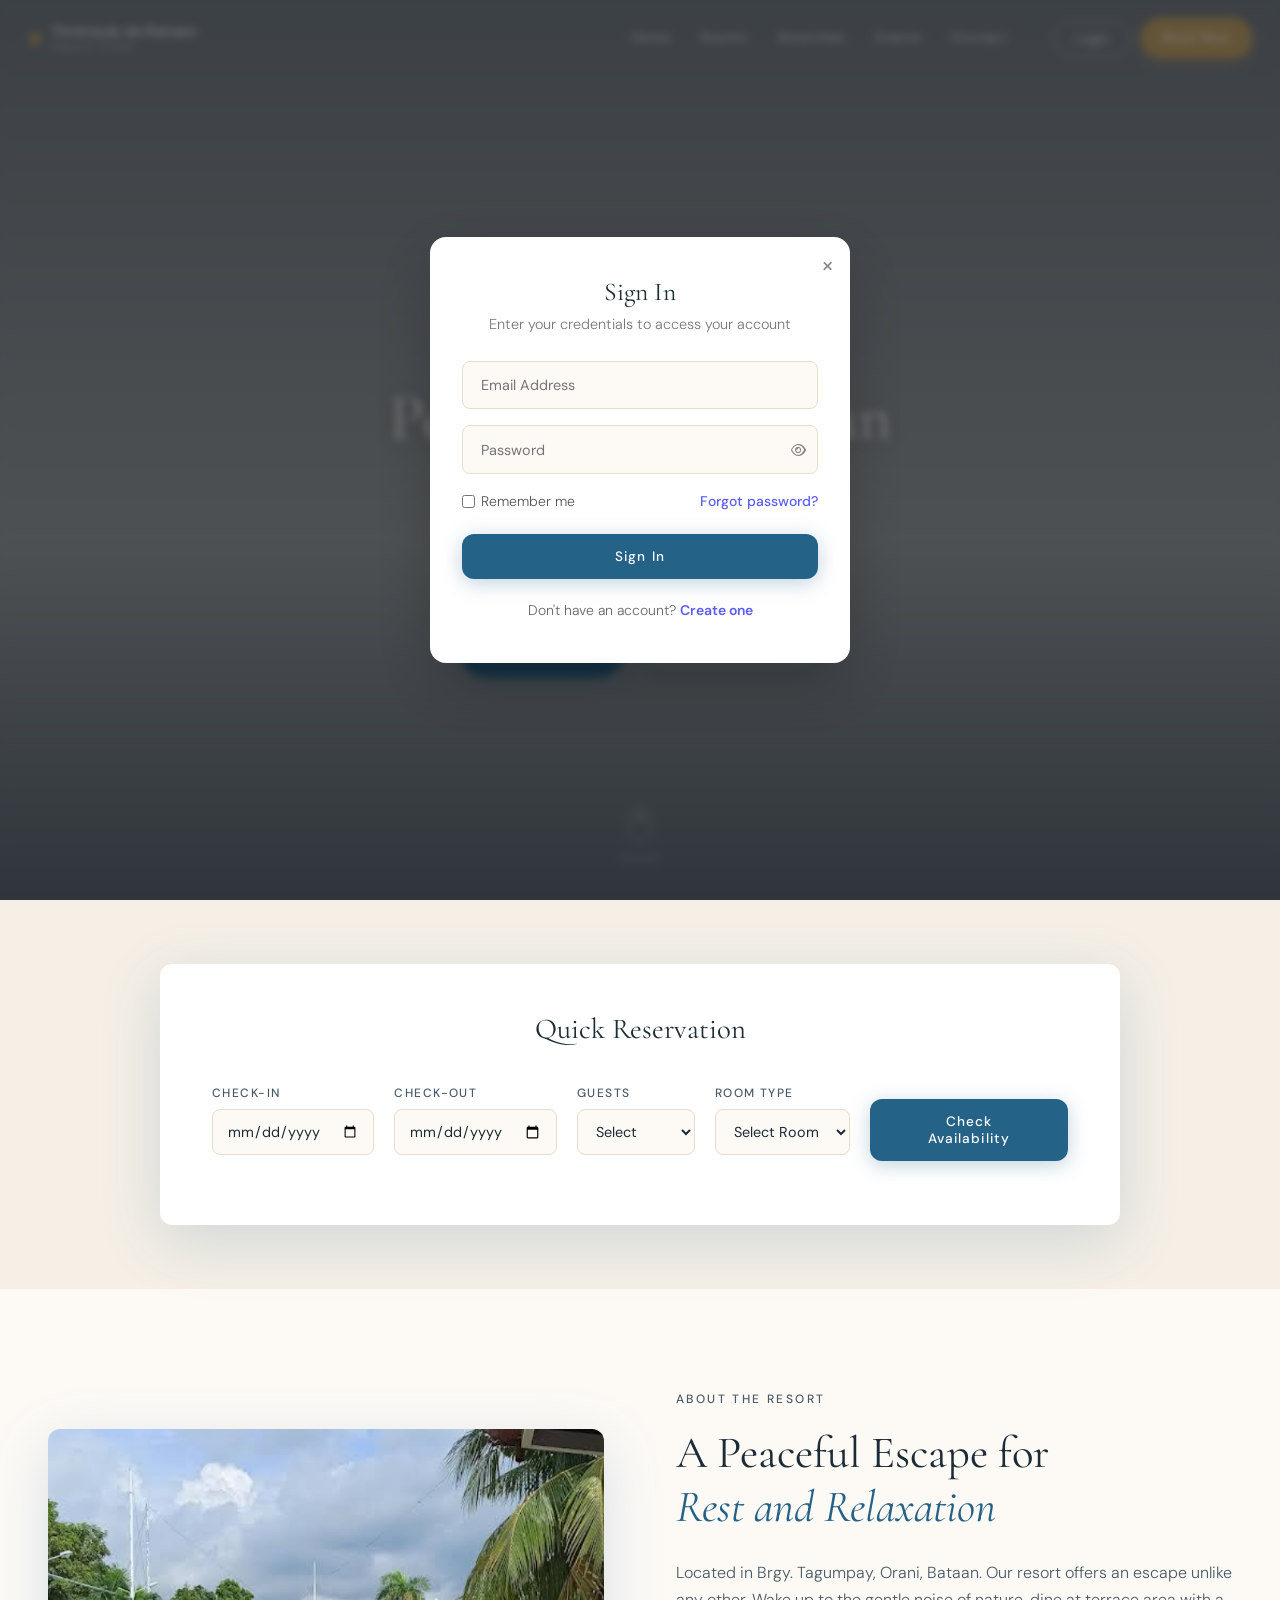
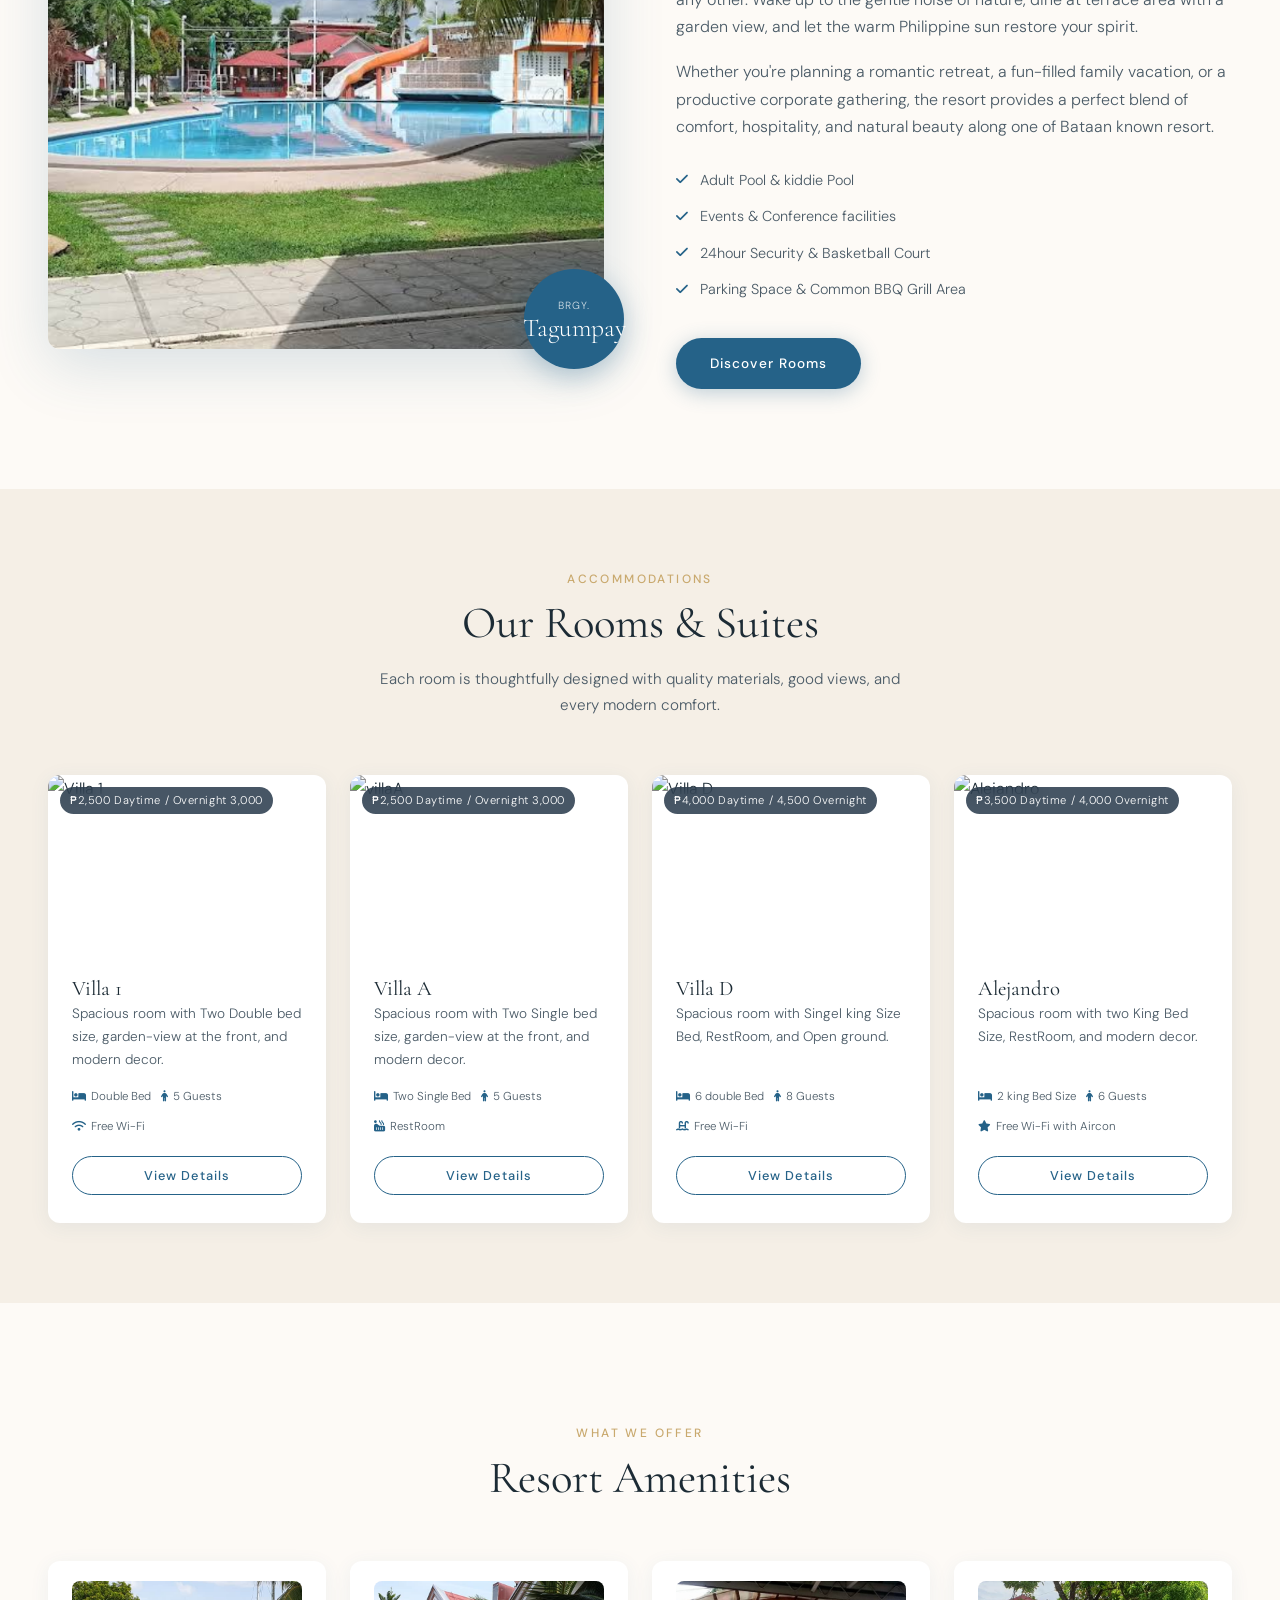
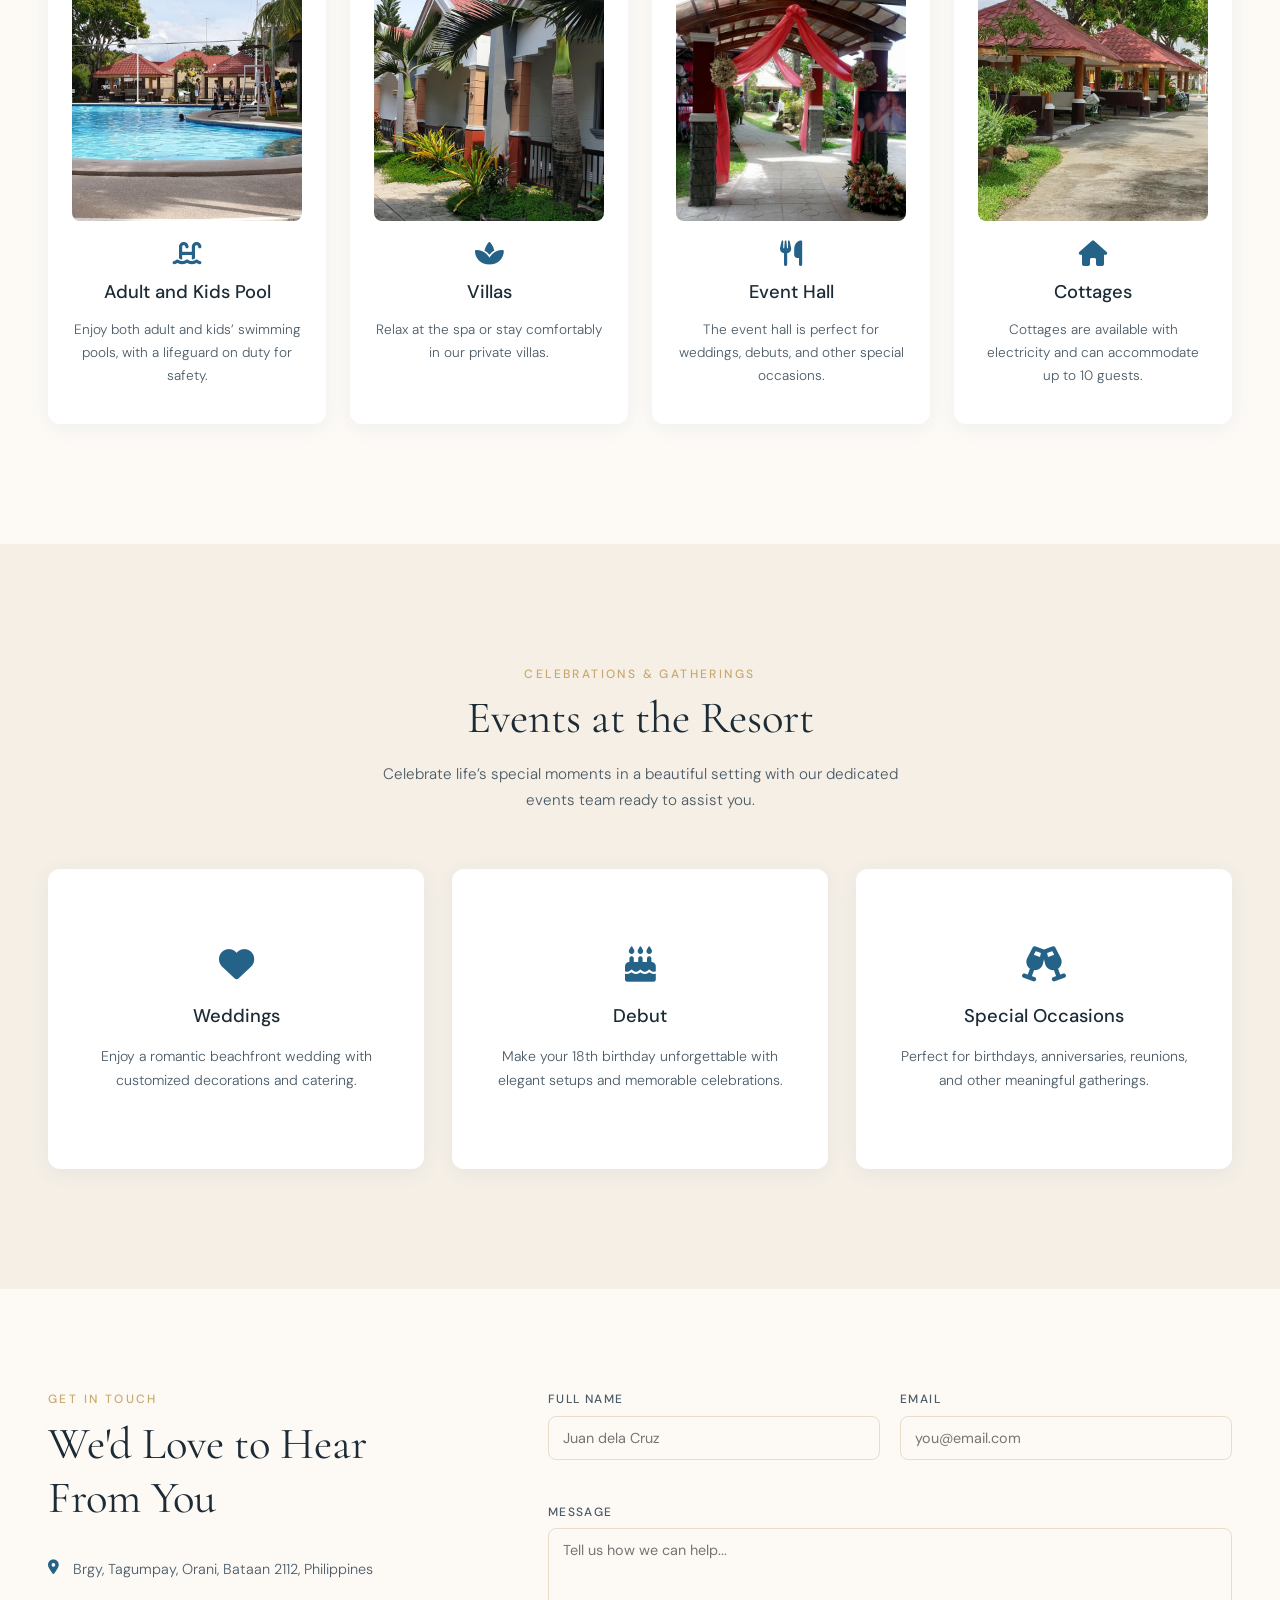
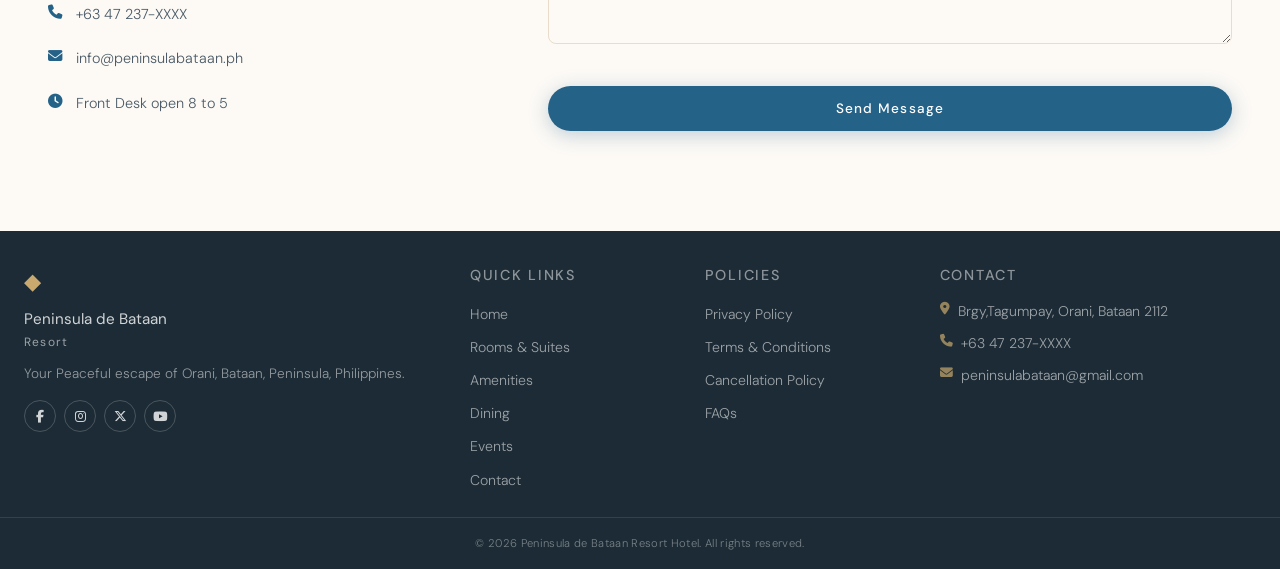
==== pages/index.html @ acbd85f4 "original codebase with bugs and erros" ====
<!DOCTYPE html>
<html lang="en">
<head>
  <meta charset="UTF-8" />
  <meta name="viewport" content="width=device-width, initial-scale=1.0" />
  <title>Peninsula de Bataan Resort Hotel</title>
  <link rel="preconnect" href="https://fonts.googleapis.com" />
  <link rel="preconnect" href="https://fonts.gstatic.com" crossorigin />
  <link href="https://fonts.googleapis.com/css2?family=Cormorant+Garamond:ital,wght@0,300;0,400;0,600;1,300;1,400&family=DM+Sans:wght@300;400;500&display=swap" rel="stylesheet" />
  <link rel="stylesheet" href="https://cdnjs.cloudflare.com/ajax/libs/font-awesome/6.5.0/css/all.min.css" />
  <link rel="stylesheet" href="../css/style.css" />
</head>
<body>

  <!-- ===== NAVBAR ===== -->
  <header class="navbar" id="navbar">
    <div class="nav-container">
      <a href="#home" class="nav-logo">
        <span class="logo-icon">&#9670;</span>
        <span class="logo-text">
          <strong>Peninsula de Bataan</strong>
          <small>Resort Hotel</small>
        </span>
      </a>
      <nav class="nav-links" aria-label="Primary navigation">
        <a href="#home">Home</a>
        <a href="#rooms">Rooms</a>
        <a href="#amenities">Amenities</a>
        <a href="#events">Events</a>
        <a href="#contact">Contact</a>
      </nav>
      <div class="nav-cta">
        <button class="btn-login" id ="loginBtn" onclick="openLoginModal()">Login</button>
        <a href="#reservation" class="btn-book">Book Now</a>
      </div>
      <button class="hamburger" id="hamburger" aria-label="Toggle menu" aria-expanded="false">
        <span></span><span></span><span></span>
      </button>
    </div>
    <div class="mobile-menu" id="mobileMenu">
      <nav>
        <a href="#home" class="mobile-link">Home</a>
        <a href="#rooms" class="mobile-link">Rooms</a>
        <a href="#amenities" class="mobile-link">Amenities</a>
        <a href="#dining" class="mobile-link">Dining</a>
        <a href="#events" class="mobile-link">Events</a>
        <a href="#contact" class="mobile-link">Contact</a>
        <div class="mobile-cta">
          <button class="btn-login" id="loginBtnMobile" onclick="openLoginModal()">Login</button>
          <a href="#reservation" class="btn-book">Book Now</a>
        </div>
      </nav>
    </div>
  </header>

  <!-- ===== HERO ===== -->
  <section class="hero" id="home">
    <div class="hero-content">
      <p class="hero-tagline">Bataan, Philippines</p>
      <h1 class="hero-title">Welcome to<br />Peninsula de Bataan<br />Resort Hotel</h1>
      <p class="hero-subtitle">Relax.&nbsp; Unwind.&nbsp; Experience Paradise.</p>
      <div class="hero-buttons">
        <a href="#reservation" class="btn-primary">Reserve Now</a>
        <a href="#rooms" class="btn-outline">Explore Rooms</a>
      </div>
    </div>
    <div class="scroll-indicator" aria-hidden="true">
      <div class="mouse"><div class="wheel"></div></div>
      <span>Scroll</span>
    </div>
  </section>

  <!-- ===== RESERVATION ===== -->
  <section class="reservation" id="reservation">
    <div class="reservation-card">
      <h2 class="section-label">Quick Reservation</h2>
      <!-- Frontend only: add action="/api/reservations" method="POST" for backend -->
      <form class="booking-form" id="bookingForm" novalidate>
        <div class="form-group">
          <label for="checkIn">Check-In</label>
          <input type="date" id="checkIn" name="check_in" required />
          <span class="form-error" id="checkInError"></span>
        </div>
        <div class="form-group">
          <label for="checkOut">Check-Out</label>
          <input type="date" id="checkOut" name="check_out" required />
          <span class="form-error" id="checkOutError"></span>
        </div>
        <div class="form-group">
          <label for="guests">Guests</label>
          <select id="guests" name="guests" required>
            <option value="">Select</option>
            <option value="1">1 Guest</option>
            <option value="2">2 Guests</option>
            <option value="3">3 Guests</option>
            <option value="4">4 Guests</option>
            <option value="5+">5+ Guests</option>
          </select>
          <span class="form-error" id="guestsError"></span>
        </div>
        <div class="form-group">
          <label for="roomType">Room Type</label>
          <select id="roomType" name="room_type" required>
            <option value="">Select Room</option>
            <option value="villa1">Villa 1</option>
            <option value="villaA">Villa A</option>
            <option value="villaD">Villa D</option>
            <option value="alejandro">Alejandro</option>
          </select>
          <span class="form-error" id="roomTypeError"></span>
        </div>
        <button type="submit" class="btn-primary btn-full">Check Availability
        </button>
        
            <div id="availNotice" style="display:none; margin-top:14px; padding:12px 16px;
          border-radius:10px; font-size:.875rem; font-family:sans-serif;"></div>

          <button type="button" id="proceedToBilling" class="btn-primary btn-full"
        style="display:none; margin-top:12px;">
        Proceed to Billing
        </button>
      </div>
      </form>
    </div>
  </section>

  <!-- ===== ABOUT ===== -->
  <section class="about" id="about">
    <div class="container about-grid">
      <div class="about-image">
        <img src="../Images/Resort View.png" alt="Resort pool" loading="lazy" />
        <div class="about-badge">
          <span class="badge-number">Brgy.</span>
          <span class="badge-year">Tagumpay</span>
        </div>
      </div>
      <div class="about-text">
        <p class="eyebrow">About the Resort</p>
        <h2>A Peaceful Escape for<br /><em>Rest and Relaxation</em></h2>
        <p>Located in Brgy. Tagumpay, Orani, Bataan. Our resort offers an escape unlike any other. Wake up to the gentle noise of nature, dine at terrace area with a garden view, and let the warm Philippine sun restore your spirit.</p>
        <p>Whether you're planning a romantic retreat, a fun-filled family vacation, or a productive corporate gathering, the resort provides a perfect blend of comfort, hospitality, and natural beauty along one of Bataan known resort.</p>
        <ul class="about-highlights">
          <li><i class="fa-solid fa-check"></i> Adult Pool &amp; kiddie Pool</li>
          <li><i class="fa-solid fa-check"></i> Events &amp; Conference facilities</li>
          <li><i class="fa-solid fa-check"></i> 24hour Security &amp; Basketball Court</li>
          <li><i class="fa-solid fa-check"></i> Parking Space &amp; Common BBQ Grill Area</li>
        </ul>
        <a href="#rooms" class="btn-primary">Discover Rooms</a>
      </div>
    </div>
  </section>

  <!-- ===== ROOMS ===== -->
  <section class="rooms" id="rooms">
    <div class="container">
      <div class="section-header">
        <p class="eyebrow">Accommodations</p>
        <h2>Our Rooms &amp; Suites</h2>
        <p class="section-desc">Each room is thoughtfully designed with quality materials, good views, and every modern comfort.</p>
      </div>
      <div class="rooms-grid">

        <article class="room-card" data-room="villa1">
          <div class="room-img-wrap">
            <img src="../images/Villa 1.jpg" alt="Villa 1" loading="lazy" />
            <span class="room-badge">&#8369;2,500 Daytime / Overnight 3,000</span>
          </div>
          <div class="room-info">
            <h3>Villa 1</h3>
            <p>Spacious room with Two Double bed size, garden-view at the front, and modern decor.</p>
            <div class="room-features">
              <span><i class="fa-solid fa-bed"></i> Double Bed</span>
              <span><i class="fa-solid fa-person"></i> 5 Guests</span>
              <span><i class="fa-solid fa-wifi"></i> Free Wi-Fi</span>
            </div>
            <button class="btn-outline btn-room" onclick="viewRoom('villa1')">View Details</button>
          </div>
        </article>

        <article class="room-card" data-room="villaA">
          <div class="room-img-wrap">
            <img src="../images/Image9.jpg" alt="villaA" loading="lazy" />
            <span class="room-badge">&#8369;2,500 Daytime / Overnight 3,000</span>
          </div>
          <div class="room-info">
            <h3>Villa A</h3>
            <p>Spacious room with Two Single bed size, garden-view at the front, and modern decor.</p>
            <div class="room-features">
              <span><i class="fa-solid fa-bed"></i> Two Single Bed</span>
              <span><i class="fa-solid fa-person"></i> 5 Guests</span>
              <span><i class="fa-solid fa-hot-tub-person"></i>RestRoom</span>
            </div>
            <button class="btn-outline btn-room" onclick="viewRoom('suite')">View Details</button>
          </div>
        </article>

        <article class="room-card" data-room="villaD">
          <div class="room-img-wrap">
            <img src="../images/Villa D.png" alt="Villa D" loading="lazy" />
            <span class="room-badge"> &#8369;4,000 Daytime / 4,500 Overnight</span>
          </div>
          <div class="room-info">
            <h3>Villa D</h3>
            <p>Spacious room with Singel king Size Bed, RestRoom, and Open ground.</p>
            <div class="room-features">
              <span><i class="fa-solid fa-bed"></i> 6 double Bed</span>
              <span><i class="fa-solid fa-person"></i> 8 Guests</span>
              <span><i class="fa-solid fa-water-ladder"></i>Free Wi-Fi</span>
            </div>
            <button class="btn-outline btn-room" onclick="viewRoom('villa')">View Details</button>
          </div>
        </article>

        <article class="room-card" data-room="Alejandro">
          <div class="room-img-wrap">
            <img src="../images/Alejandro.png" alt="Alejandro" loading="lazy" />
            <span class="room-badge">&#8369;3,500 Daytime / 4,000 Overnight</span>
          </div>
          <div class="room-info">
            <h3>Alejandro</h3>
            <p>Spacious room with two King Bed Size, RestRoom, and modern decor.</p>
            <div class="room-features">
              <span><i class="fa-solid fa-bed"></i> 2 king Bed Size</span>
              <span><i class="fa-solid fa-person"></i> 6 Guests</span>
              <span><i class="fa-solid fa-star"></i> Free Wi-Fi with Aircon</span>
            </div>
            <button class="btn-outline btn-room" onclick="viewRoom('presidential')">View Details</button>
          </div>
        </article>

      </div>
    </div>
  </section>

  <!-- ===== AMENITIES ===== -->
  <section class="amenities" id="amenities">
    <div class="container">
      <div class="section-header">
        <p class="eyebrow">What We Offer</p>
        <h2>Resort Amenities</h2>
      </div>
      <div class="amenities-grid">
        <div class="amenity-card">
          <div class="amenity-img-wrap">
            <img src="../Images/pool area.jpg" alt="poolArea" loading="lazy" />
          </div>
          <i class="fa-solid fa-water-ladder amenity-icon"></i>
          <h4>Adult and Kids Pool</h4>
          <p>Enjoy both adult and kids’ swimming pools, with a lifeguard on duty for safety.</p>
        </div>
        <div class="amenity-card">
          <div class="amenity-img-wrap">
            <img src="../Images/Villas.jpg" alt="Villas" loading="lazy" />
          </div>
          <i class="fa-solid fa-spa amenity-icon"></i>
          <h4>Villas</h4>
          <p>Relax at the spa or stay comfortably in our private villas.</p>
        </div>
        <div class="amenity-card">
          <div class="amenity-img-wrap">
            <img src="../Images/event.jpg" alt="Event hall" loading="lazy" />
          </div>
          <i class="fa-solid fa-utensils amenity-icon"></i>
          <h4>Event Hall</h4>
          <p>The event hall is perfect for weddings, debuts, and other special occasions.</p>
        </div>
        <div class="amenity-card">
          <div class="amenity-img-wrap">
            <img src="../Images/cottages.jpg" alt="Cottages" loading="lazy" />
          </div>
          <i class="fa-solid fa-house amenity-icon"></i>
          <h4>Cottages</h4>
          <p>Cottages are available with electricity and can accommodate up to 10 guests.</p>
        </div>
      </div>
    </div>
  </section>

 

  <!-- ===== EVENTS ===== -->
  <section class="events" id="events">
  <div class="container">
    <div class="section-header">
      <p class="eyebrow">Celebrations &amp; Gatherings</p>
      <h2>Events at the Resort</h2>
      <p class="section-desc">Celebrate life’s special moments in a beautiful setting with our dedicated events team ready to assist you.</p>
    </div>
    <div class="events-grid">
      <div class="event-card">
        <i class="fa-solid fa-heart"></i>
        <h4>Weddings</h4>
        <p>Enjoy a romantic beachfront wedding with customized decorations and catering.</p>
      </div>
      <div class="event-card">
        <i class="fa-solid fa-cake-candles"></i>
        <h4>Debut</h4>
        <p>Make your 18th birthday unforgettable with elegant setups and memorable celebrations.</p>
      </div>
      <div class="event-card">
        <i class="fa-solid fa-champagne-glasses"></i>
        <h4>Special Occasions</h4>
        <p>Perfect for birthdays, anniversaries, reunions, and other meaningful gatherings.</p>
      </div>
    </div>
  </div>
</section>


  <!-- ===== CONTACT ===== -->
  <section class="contact" id="contact">
    <div class="container contact-grid">
      <div class="contact-info">
        <p class="eyebrow">Get in Touch</p>
        <h2>We'd Love to Hear<br />From You</h2>
        <ul class="contact-details">
          <li><i class="fa-solid fa-location-dot"></i><span>Brgy, Tagumpay, Orani, Bataan 2112, Philippines</span></li>
          <li><i class="fa-solid fa-phone"></i><a href="tel:+6347237XXXX">+63 47 237-XXXX</a></li>
          <li><i class="fa-solid fa-envelope"></i><a href="peninsulabataan@gmail.com">info@peninsulabataan.ph</a></li>
          <li><i class="fa-solid fa-clock"></i><span>Front Desk open 8 to 5</span></li>
        </ul>
      </div>
      <!-- Wire action="/api/contact" method="POST" for backend -->
      <form class="contact-form" id="contactForm" novalidate>
        <div class="form-row">
          <div class="form-group">
            <label for="cName">Full Name</label>
            <input type="text" id="cName" name="name" placeholder="Juan dela Cruz" required />
            <span class="form-error" id="cNameError"></span>
          </div>
          <div class="form-group">
            <label for="cEmail">Email</label>
            <input type="email" id="cEmail" name="email" placeholder="you@email.com" required />
            <span class="form-error" id="cEmailError"></span>
          </div>
        </div>
        <div class="form-group">
          <label for="cMessage">Message</label>
          <textarea id="cMessage" name="message" rows="5" placeholder="Tell us how we can help..." required></textarea>
          <span class="form-error" id="cMessageError"></span>
        </div>
        <button type="submit" class="btn-primary">Send Message</button>
      </form>
    </div>
  </section>

  <!-- ===== FOOTER ===== -->
  <footer class="footer">
    <div class="container footer-grid">
      <div class="footer-brand">
        <span class="logo-icon">&#9670;</span>
        <p class="footer-logo-text">Peninsula de Bataan<br /><small>Resort</small></p>
        <p class="footer-tagline">Your Peaceful escape of Orani, Bataan, Peninsula, Philippines.</p>
        <div class="social-links">
          <a href="#" aria-label="Facebook"><i class="fa-brands fa-facebook-f"></i></a>
          <a href="#" aria-label="Instagram"><i class="fa-brands fa-instagram"></i></a>
          <a href="#" aria-label="Twitter"><i class="fa-brands fa-x-twitter"></i></a>
          <a href="#" aria-label="YouTube"><i class="fa-brands fa-youtube"></i></a>
        </div>
      </div>
      <div class="footer-links">
        <h5>Quick Links</h5>
        <ul>
          <li><a href="#home">Home</a></li>
          <li><a href="#rooms">Rooms &amp; Suites</a></li>
          <li><a href="#amenities">Amenities</a></li>
          <li><a href="#dining">Dining</a></li>
          <li><a href="#events">Events</a></li>
          <li><a href="#contact">Contact</a></li>
        </ul>
      </div>
      <div class="footer-links">
        <h5>Policies</h5>
        <ul>
          <li><a href="#">Privacy Policy</a></li>
          <li><a href="#">Terms &amp; Conditions</a></li>
          <li><a href="#">Cancellation Policy</a></li>
          <li><a href="#">FAQs</a></li>
        </ul>
      </div>
      <div class="footer-contact">
        <h5>Contact</h5>
        <p><i class="fa-solid fa-location-dot"></i> Brgy,Tagumpay, Orani, Bataan 2112</p>
        <p><i class="fa-solid fa-phone"></i> +63 47 237-XXXX</p>
        <p><i class="fa-solid fa-envelope"></i> peninsulabataan@gmail.com</p>
      </div>
    </div>
    <div class="footer-bottom">
      <p>&copy; <span id="year"></span> Peninsula de Bataan Resort Hotel. All rights reserved.</p>
    </div>
  </footer>

  <!-- ===== LOGIN MODAL ===== -->
<div class="modal-overlay" id="loginModal" role="dialog" aria-modal="true" aria-labelledby="modalTitle">
  <div class="modal-card">
    <button class="modal-close" onclick="closeLoginModal()" aria-label="Close">&times;</button>
    <h2 class="modal-title" id="modalTitle">Sign In</h2>
    <p class="modal-subtitle">Enter your credentials to access your account</p>

    <form class="modal-form" id="loginForm" novalidate>
      <div class="form-group">
        <input type="email" id="loginEmail" name="email" placeholder="Email Address" required />
      </div>
      <div class="form-group modal-password-wrap">
        <input type="password" id="loginPassword" name="password" placeholder="Password" required />
        <button type="button" class="toggle-pw" onclick="togglePassword()" aria-label="Show password">
          <i class="fa-regular fa-eye" id="eyeIcon"></i>
        </button>
      </div>
      <div class="modal-row">
        <label class="remember-me">
          <input type="checkbox" name="remember" /> Remember me
        </label>
        <a class="forgot-link">Forgot password?</a>
      </div>
      <button type="submit" class="btn-primary btn-full">Sign In</button>
    </form>
    <p class="modal-footer-text">Don't have an account? <a class="create-link" onclick="switchToRegister()">Create one</a></p>
  </div>
</div>

<!-- ===== REGISTER MODAL ===== -->
<div class="modal-overlay" id="registerModal" role="dialog" aria-modal="true" aria-labelledby="registerModalTitle">
  <div class="modal-card">
    <button class="modal-close" onclick="closeRegisterModal()" aria-label="Close">&times;</button>
    <h2 class="modal-title" id="registerModalTitle">Create Account</h2>
    <p class="modal-subtitle">Fill in the details below to get started</p>

    <form class="modal-form" id="registerForm" novalidate>
      <div class="form-row">
        <div class="form-group">
          <input type="text" id="regFirstName" name="first_name" placeholder="First Name" required />
        </div>
        <div class="form-group">
          <input type="text" id="regLastName" name="last_name" placeholder="Last Name" required />
        </div>
      </div>
      <div class="form-group">
        <input type="email" id="regEmail" name="email" placeholder="Email Address" required />
      </div>
      <div class="form-group">
        <input type="tel" id="regPhone" name="phone" placeholder="Phone Number" />
      </div>
      <div class="form-group modal-password-wrap">
        <input type="password" id="regPassword" name="password" placeholder="Password" required />
        <button type="button" class="toggle-pw" onclick="toggleRegPassword()" aria-label="Show password">
          <i class="fa-regular fa-eye" id="regEyeIcon"></i>
        </button>
      </div>
      <div class="form-group modal-password-wrap">
        <input type="password" id="regConfirmPassword" name="confirm_password" placeholder="Confirm Password" required />
        <button type="button" class="toggle-pw" onclick="toggleRegConfirmPassword()" aria-label="Show confirm password">
          <i class="fa-regular fa-eye" id="regConfirmEyeIcon"></i>
        </button>
      </div>
      <div class="modal-row">
        <label class="remember-me">
          <input type="checkbox" name="agree" id="agreeTerms" required />
          I agree to the <a href="#" class="forgot-link" style="margin-left:4px;">Terms &amp; Conditions</a>
        </label>
      </div>
      <button type="submit" class="btn-primary btn-full">Create Account</button>
    </form>

    <p class="modal-footer-text">Already have an account? <a href="#" class="create-link" onclick="switchToLogin()">Sign in</a></p>
  </div>
</div>
  <!-- Toast notification -->
  <div class="toast" id="toast" role="status" aria-live="polite"></div>

  <script src="../js/app.js"></script>
</body>
</html>
---- css/style.css ----
/* =================================================================
   PENINSULA DE BATAAN RESORT HOTEL — style.css
   Design: Luxury Beach Resort | Soft Sand & Ocean Blue palette
   Fonts: Cormorant Garamond (display) + DM Sans (body)
   ================================================================= */

/* ----- CSS Variables ----- */
:root {
  --sand:       #f5efe6;
  --sand-dark:  #e8dccb;
  --cream:      #fdfaf6;
  --ocean:      #256288;
  --ocean-deep: #1a4a66;
  --ocean-light:#e8f4f8;
  --teal:       #4a9aba;
  --gold:       #c9a96e;
  --text-dark:  #1c2b35;
  --text-mid:   #4a5a66;
  --text-light: #8a9eaa;
  --white:      #ffffff;
  --error:      #c0392b;
  --success:    #27ae60;

  --nav-h:      76px;
  --radius:     12px;
  --shadow:     0 8px 40px rgba(45,106,143,.12);
  --shadow-md:  0 16px 60px rgba(45,106,143,.18);

  --transition: .35s cubic-bezier(.4,0,.2,1);
  --font-display: 'Cormorant Garamond', Georgia, serif;
  --font-body:    'DM Sans', system-ui, sans-serif;
}

/* ----- Reset & Base ----- */
*, *::before, *::after { box-sizing: border-box; margin: 0; padding: 0; }

html { 
  scroll-behavior: smooth; 
  font-size: 16px; 

}

body {
  font-family: var(--font-body);
  font-weight: 300;
  color: var(--text-dark);
  background: var(--cream);
  line-height: 1.7;
  overflow-x: hidden;
}

img { display: block; max-width: 100%; height: auto; }
a { text-decoration: none; color: inherit; }
ul { list-style: none; }
button { cursor: pointer; font-family: var(--font-body); border: none; background: none; }

.container {
  max-width: 1300px; /* Increased from 1200px to stretch the whole page wider */
  margin: 0 auto;
  padding: 0 24px;
}

/* ----- Typography ----- */
h1, h2, h3 { font-family: var(--font-display); font-weight: 400; line-height: 1.2; }
h1 { font-size: clamp(2.4rem, 5vw, 4rem); }
h2 { font-size: clamp(1.9rem, 3.5vw, 2.9rem); }
h3 { font-size: 1.5rem; }
h4 { font-size: 1.15rem; font-weight: 500; }
h5 { font-size: .9rem; letter-spacing: .12em; text-transform: uppercase; font-family: var(--font-body); font-weight: 500; }

em { font-style: italic; color: var(--ocean); }

.eyebrow {
  font-size: .75rem;
  letter-spacing: .2em;
  text-transform: uppercase;
  color: var(--gold);
  font-weight: 500;
  margin-bottom: .5rem;
}
.eyebrow.light { color: rgba(255,255,255,.7); }

/* ----- Buttons ----- */
.btn-primary {
  display: inline-block;
  padding: 14px 34px;
  background: var(--ocean);
  color: var(--white);
  border-radius: 50px;
  font-size: .85rem;
  letter-spacing: .08em;
  font-weight: 500;
  transition: background var(--transition), transform var(--transition), box-shadow var(--transition);
  box-shadow: 0 4px 20px rgba(45,106,143,.3);
}
.btn-primary:hover {
  background: var(--ocean-deep);
  transform: translateY(-2px);
  box-shadow: 0 8px 30px rgba(45,106,143,.4);
}

.btn-outline {
  display: inline-block;
  padding: 13px 34px;
  border: 1.5px solid var(--ocean);
  color: var(--ocean);
  border-radius: 50px;
  font-size: .85rem;
  letter-spacing: .08em;
  font-weight: 500;
  transition: all var(--transition);
}
.btn-outline:hover { background: var(--ocean); color: var(--white); transform: translateY(-2px); }
.btn-outline.light { border-color: rgba(255,255,255,.6); color: var(--white); }
.btn-outline.light:hover { background: rgba(255,255,255,.15); border-color: var(--white); }

.btn-full { width: 100%; text-align: center; border-radius: var(--radius); }

/* ----- Section Header ----- */
.section-header { text-align: center; margin-bottom: 56px; }
.section-header h2 { margin-bottom: 16px; }
.section-desc { color: var(--text-mid); max-width: 540px; margin: 0 auto; font-size: .95rem; }

/* =================================================================
   NAVBAR
   ================================================================= */
.navbar {
  position: fixed;
  top: 0; left: 0; right: 0;
  z-index: 1000;
  background: transparent;
  transition: background var(--transition), backdrop-filter var(--transition), box-shadow var(--transition);
}
.navbar.scrolled {
  background: rgba(253,250,246,.96);
  backdrop-filter: blur(16px);
  -webkit-backdrop-filter: blur(16px);
  box-shadow: 0 2px 24px rgba(45,106,143,.1);
}

.nav-container {
  max-width: 1280px;
  margin: 0 auto;
  padding: 0 28px;
  height: var(--nav-h);
  display: flex;
  align-items: center;
  gap: 32px;
}

/* Logo */
.nav-logo {
  display: flex;
  align-items: center;
  gap: 10px;
  flex-shrink: 0;
  color: var(--white);
  transition: color var(--transition);
}
.navbar.scrolled .nav-logo { color: var(--text-dark); }

.logo-icon {
  font-size: 1.2rem;
  color: var(--gold);
}
.logo-text {
  display: flex;
  flex-direction: column;
  line-height: 1.1;
  font-family: var(--font-body);
}
.logo-text strong { font-size: .9rem; font-weight: 500; letter-spacing: .03em; }
.logo-text small { font-size: .7rem; letter-spacing: .12em; opacity: .7; }

/* Nav links */
.nav-links {
  display: flex;
  align-items: center;
  gap: 2px;
  margin-left: auto;
}
.nav-links a {
  padding: 8px 14px;
  font-size: .82rem;
  letter-spacing: .06em;
  font-weight: 400;
  color: rgba(255,255,255,.9);
  border-radius: 6px;
  transition: color var(--transition), background var(--transition);
}
.navbar.scrolled .nav-links a { color: var(--text-mid); }
.nav-links a:hover { color: var(--white); background: rgba(255,255,255,.15); }
.navbar.scrolled .nav-links a:hover { color: var(--ocean); background: var(--ocean-light); }

/* Nav CTA */
.nav-cta { display: flex; align-items: center; gap: 10px; flex-shrink: 0; }

.btn-login {
  padding: 8px 20px;
  border: 1.5px solid rgba(255,255,255,.5);
  color: var(--white);
  border-radius: 50px;
  font-size: .8rem;
  letter-spacing: .06em;
  transition: all var(--transition);
}
.btn-login:hover { background: rgba(255,255,255,.15); border-color: var(--white); }
.navbar.scrolled .btn-login { border-color: var(--ocean); color: var(--ocean); }
.navbar.scrolled .btn-login:hover { background: var(--ocean); color: var(--white); }

.btn-book {
  padding: 9px 22px;
  background: var(--gold);
  color: var(--white);
  border-radius: 50px;
  font-size: .8rem;
  font-weight: 500;
  letter-spacing: .06em;
  transition: all var(--transition);
  box-shadow: 0 4px 16px rgba(201,169,110,.4);
}
.btn-book:hover { background: #b8935a; transform: translateY(-1px); }

/* Hamburger */
.hamburger {
  display: none;
  flex-direction: column;
  gap: 5px;
  padding: 6px;
  margin-left: auto;
}
.hamburger span {
  display: block;
  width: 22px;
  height: 2px;
  background: var(--white);
  border-radius: 2px;
  transition: all var(--transition);
}
.navbar.scrolled .hamburger span { background: var(--text-dark); }
.hamburger.open span:nth-child(1) { transform: rotate(45deg) translate(5px,5px); }
.hamburger.open span:nth-child(2) { opacity: 0; }
.hamburger.open span:nth-child(3) { transform: rotate(-45deg) translate(5px,-5px); }

/* Mobile Menu */
.mobile-menu {
  display: none;
  max-height: 0;
  overflow: hidden;
  transition: max-height .4s ease, padding .3s ease;
  background: rgba(253,250,246,.97);
  backdrop-filter: blur(16px);
}
.mobile-menu.open { display: block; max-height: 500px; padding-bottom: 16px; }
.mobile-menu nav { display: flex; flex-direction: column; padding: 0 24px; }
.mobile-link {
  padding: 14px 0;
  border-bottom: 1px solid var(--sand-dark);
  font-size: .9rem;
  color: var(--text-dark);
  letter-spacing: .04em;
}
.mobile-link:hover { color: var(--ocean); }
.mobile-cta { display: flex; gap: 10px; padding: 20px 0 8px; }

/* =================================================================
   HERO
   ================================================================= */
.hero {
  position: relative;
  min-height: 100vh;
  display: flex;
  align-items: center;
  justify-content: center;
  text-align: center;
  background:
    linear-gradient(to bottom, rgba(10,30,50,.55) 0%, rgba(10,30,50,.4) 60%, rgba(10,30,50,.65) 100%),
    url('../images/Home\ section.png') center/cover no-repeat;
  overflow: hidden;
}

.hero-content {
  position: relative;
  z-index: 2;
  padding: 120px 24px 80px;
  max-width: 800px;
  animation: fadeUp .9s ease both;
}

.hero-tagline {
  font-size: .75rem;
  letter-spacing: .3em;
  text-transform: uppercase;
  color: var(--gold);
  margin-bottom: 20px;
  font-weight: 500;
}

.hero-title {
  color: var(--white);
  margin-bottom: 20px;
  text-shadow: 0 2px 20px rgba(0,0,0,.3);
}

.hero-subtitle {
  color: rgba(255,255,255,.85);
  font-size: 1.05rem;
  letter-spacing: .12em;
  margin-bottom: 44px;
}

.hero-buttons { display: flex; gap: 16px; justify-content: center; flex-wrap: wrap; }

/* Scroll indicator */
.scroll-indicator {
  position: absolute;
  bottom: 32px;
  left: 50%;
  transform: translateX(-50%);
  display: flex;
  flex-direction: column;
  align-items: center;
  gap: 8px;
  color: rgba(255,255,255,.6);
  font-size: .7rem;
  letter-spacing: .15em;
}
.mouse {
  width: 22px;
  height: 34px;
  border: 1.5px solid rgba(255,255,255,.5);
  border-radius: 12px;
  display: flex;
  justify-content: center;
  padding-top: 6px;
}
.wheel {
  width: 3px;
  height: 7px;
  background: rgba(255,255,255,.7);
  border-radius: 2px;
  animation: scroll-wheel 1.8s ease infinite;
}
@keyframes scroll-wheel {
  0%   { transform: translateY(0); opacity: 1; }
  80%  { transform: translateY(10px); opacity: 0; }
  100% { transform: translateY(0); opacity: 0; }
}
@keyframes fadeUp {
  from { opacity: 0; transform: translateY(28px); }
  to   { opacity: 1; transform: translateY(0); }
}

/* =================================================================
   RESERVATION / BOOKING FORM
   ================================================================= */
.reservation {
  background: var(--sand);
  padding: 64px 24px;
  display: flex;
  justify-content: center;
}

.reservation-card {
  background: var(--white);
  border-radius: var(--radius);
  box-shadow: var(--shadow-md);
  padding: 48px 52px;
  max-width: 960px;
  width: 100%;
}

.section-label {
  font-family: var(--font-display);
  font-size: 1.8rem;
  font-weight: 400;
  text-align: center;
  margin-bottom: 36px;
  color: var(--text-dark);
}

.booking-form {
  display: grid;
  grid-template-columns: repeat(4, 1fr) auto;
  gap: 20px;
  align-items: center; /* Changed from 'end' to 'center' */
}

/* Form elements shared */
.form-group { display: flex; flex-direction: column; gap: 6px; }
.form-group label { font-size: .75rem; letter-spacing: .12em; text-transform: uppercase; color: var(--text-mid); font-weight: 500; }
.form-group input,
.form-group select,
.form-group textarea {
  padding: 12px 14px;
  border: 1.5px solid var(--sand-dark);
  border-radius: 8px;
  font-size: .9rem;
  font-family: var(--font-body);
  color: var(--text-dark);
  background: var(--cream);
  transition: border-color var(--transition), box-shadow var(--transition);
  outline: none;
}
.form-group input:focus,
.form-group select:focus,
.form-group textarea:focus {
  border-color: var(--ocean);
  box-shadow: 0 0 0 3px rgba(45,106,143,.12);
}
.form-group input.invalid,
.form-group select.invalid,
.form-group textarea.invalid { border-color: var(--error); }

.form-error { font-size: .75rem; color: var(--error); min-height: 1rem; }

/* =================================================================
   ABOUT
   ================================================================= */
.about { padding: 100px 24px; background: var(--cream); }

.about-grid {
  display: grid;
  grid-template-columns: 1fr 1fr;
  gap: 72px;
  align-items: center;
}

.about-image { position: relative; }
.about-image img {
  width: 100%;
  height: 520px;
  object-fit: cover;
  border-radius: var(--radius);
  box-shadow: var(--shadow-md);
}

.about-badge {
  position: absolute;
  bottom: -20px;
  right: -20px;
  width: 100px;
  height: 100px;
  background: var(--ocean);
  color: var(--white);
  border-radius: 50%;
  display: flex;
  flex-direction: column;
  align-items: center;
  justify-content: center;
  box-shadow: 0 8px 28px rgba(45,106,143,.35);
}
.badge-number { font-size: .65rem; letter-spacing: .1em; text-transform: uppercase; opacity: .8; }
.badge-year { font-family: var(--font-display); font-size: 1.6rem; line-height: 1; }

.about-text h2 { margin-bottom: 24px; }
.about-text p { color: var(--text-mid); margin-bottom: 18px; }

.about-highlights { margin: 28px 0 36px; display: flex; flex-direction: column; gap: 12px; }
.about-highlights li { display: flex; align-items: center; gap: 12px; font-size: .9rem; color: var(--text-mid); }
.about-highlights li i { color: var(--ocean); font-size: .85rem; }

/* =================================================================
   ROOMS
   ================================================================= */
.rooms { padding: 80px 24px; background: var(--sand); }

.rooms-grid {
  display: grid;
  grid-template-columns: repeat(4, 1fr);
  gap: 24px;
}

.room-card {
  background: var(--white);
  border-radius: var(--radius);
  overflow: hidden;
  box-shadow: 0 4px 20px rgba(45,106,143,.08);
  transition: transform var(--transition), box-shadow var(--transition);
  display: flex;
  flex-direction: column;
}
.room-card:hover { transform: translateY(-6px); box-shadow: var(--shadow-md); }

.room-img-wrap { position: relative; overflow: hidden; }
.room-img-wrap img {
  width: 100%;
  height: 190px; /* Reduced from 200px */
  object-fit: cover;
  transition: transform .6s ease;
}
.room-card:hover .room-img-wrap img { transform: scale(1.06); }

.room-badge {
  position: absolute;
  top: 12px;
  left: 12px;
  background: rgba(10,30,50,.75);
  backdrop-filter: blur(8px);
  color: var(--white);
  font-size: .7rem;
  padding: 4px 10px;
  border-radius: 50px;
  letter-spacing: .05em;
}

.room-info { padding: 12px 24px 28px; display: flex; flex-direction: column; flex: 1; }
.room-info h3 { font-size: 1.3rem; margin-top: 0; }
.room-info p { font-size: .85rem; color: var(--text-mid); flex: 1; margin-bottom: 16px; }

.room-features {
  display: flex;
  gap: 10px;
  flex-wrap: wrap;
  margin-bottom: 20px;
}
.room-features span { font-size: .72rem; color: var(--text-mid); display: flex; align-items: center; gap: 5px; }
.room-features i { color: var(--ocean); font-size: .7rem; }

.btn-room {
  width: 100%;
  text-align: center;
  padding: 10px;
  font-size: .8rem;
}

/* =================================================================
   AMENITIES
   ================================================================= */
.amenities { padding: 120px 24px; background: var(--cream); } /* Increased padding */

.amenities-grid {
  display: grid;
  grid-template-columns: repeat(4, 1fr);
  gap: 24px;
}

.amenity-card {
  text-align: center;
  padding: 20px 24px 36px; /* Tighter on top, wider on sides, spacious on bottom */
  border-radius: var(--radius);
  background: var(--white);
  box-shadow: 0 4px 20px rgba(45,106,143,.07);
  transition: transform var(--transition), box-shadow var(--transition);
  overflow: hidden;
  display: flex;
  flex-direction: column;
  height: 100%;
}
.amenity-card:hover { transform: translateY(-4px); box-shadow: var(--shadow); }

.amenity-img-wrap { overflow: hidden; border-radius: 8px; margin-bottom: 20px; }
.amenity-img-wrap img { width: 200%; height: 240px; object-fit: cover; transition: transform .6s ease; } /* Increased image height */
.amenity-card:hover .amenity-img-wrap img { transform: scale(1.07); }

.amenity-icon { font-size: 1.6rem; color: var(--ocean); margin-bottom: 10px; display: block; }
.amenity-card h4 { margin-bottom: 10px; color: var(--text-dark); }
.amenity-card p { font-size: .85rem; color: var(--text-mid); }


/* =================================================================
   EVENTS
   ================================================================= */
.events { padding: 120px 24px; background: var(--sand); } /* Increased padding */

.events-grid {
  display: grid;
  grid-template-columns: repeat(3, 1fr);
  gap: 28px;
}

.event-card {
  background: var(--white);
  border-radius: var(--radius);
  padding: 64px 32px; /* Increased internal padding */
  text-align: center;
  box-shadow: 0 4px 20px rgba(45,106,143,.07);
  transition: transform var(--transition), box-shadow var(--transition);
  position: relative;
  overflow: hidden;
  min-height: 300px;       /* Added to force a taller card */
  display: flex;           /* Added to center content */
  flex-direction: column;  /* Added to center content */
  justify-content: center; /* Added to vertically center content */
  align-items: center;     /* Added to horizontally center content */
}
.event-card::before {
  content: '';
  position: absolute;
  top: 0; left: 0; right: 0;
  height: 4px;
  background: linear-gradient(90deg, var(--ocean), var(--teal));
  transform: scaleX(0);
  transform-origin: left;
  transition: transform var(--transition);
}
.event-card:hover::before { transform: scaleX(1); }
.event-card:hover { transform: translateY(-4px); box-shadow: var(--shadow); }

.event-card > i { font-size: 2.2rem; color: var(--ocean); margin-bottom: 20px; display: block; }
.event-card h4 { margin-bottom: 12px; }
.event-card p { font-size: .88rem; color: var(--text-mid); }



/* =================================================================
   CONTACT
   ================================================================= */
.contact { padding: 100px 24px; background: var(--cream); }

.contact-grid {
  display: grid;
  grid-template-columns: 1fr 1.6fr;
  gap: 72px;
  align-items: start;
}

.contact-info h2 { margin-bottom: 32px; }

.contact-details { display: flex; flex-direction: column; gap: 20px; }
.contact-details li { display: flex; align-items: flex-start; gap: 14px; }
.contact-details i { color: var(--ocean); font-size: .9rem; margin-top: 3px; flex-shrink: 0; }
.contact-details span, .contact-details a { font-size: .9rem; color: var(--text-mid); }
.contact-details a:hover { color: var(--ocean); }

.contact-form { display: flex; flex-direction: column; gap: 20px; }
.form-row { display: grid; grid-template-columns: 1fr 1fr; gap: 20px; }

/* =================================================================
   FOOTER
   ================================================================= */
.footer { 
  background: var(--text-dark); 
  color: rgba(255,255,255,.8); 
  padding: 32px 0 0; 
}

.footer-grid {
  display: grid;
  grid-template-columns: 2fr 1fr 1fr 1.5fr;
  gap: 24px;
  margin-bottom: 24px;
}

.footer-brand .logo-icon { 
  font-size: 1.4rem; 
  color: var(--gold); 
}

.footer-logo-text {
  font-family: var(--font-body);
  font-size: .95rem;
  font-weight: 400;
  margin: 8px 0 12px; 
  line-height: 1.4;
}

.footer-logo-text small { 
  font-size: .75rem; 
  letter-spacing: .1em; 
  opacity: .7; 
}

.footer-tagline { 
  font-size: .85rem; 
  opacity: .65; 
  line-height: 1.5; 
  margin-bottom: 16px; 
}

.social-links { 
  display: flex; 
  gap: 8px; 
}

.social-links a {
  width: 32px; 
  height: 32px;
  border: 1px solid rgba(255,255,255,.2);
  border-radius: 50%;
  display: flex;
  align-items: center;
  justify-content: center;
  font-size: .8rem;
  transition: all var(--transition);
}

.social-links a:hover { 
  background: var(--ocean); 
  border-color: var(--ocean); 
  color: var(--white); 
  transform: translateY(-2px); 
}

.footer-links h5 { 
  color: rgba(255,255,255,.5); 
  margin-bottom: 12px; 
}

.footer-links ul { 
  display: flex; 
  flex-direction: column; 
  gap: 6px; 
}

.footer-links a { 
  font-size: .88rem; 
  opacity: .7; 
  transition: opacity var(--transition), color var(--transition); 
}

.footer-links a:hover { 
  opacity: 1; 
  color: var(--gold); 
}

.footer-contact h5 { 
  color: rgba(255,255,255,.5); 
  margin-bottom: 12px; 
}

.footer-contact p { 
  font-size: .88rem; 
  opacity: .7; 
  margin-bottom: 8px; 
  display: flex; 
  gap: 8px; 
  align-items: flex-start; 
}

.footer-contact i { 
  color: var(--gold); 
  font-size: .8rem; 
  margin-top: 3px; 
  flex-shrink: 0; 
}

.footer-bottom {
  border-top: 1px solid rgba(255,255,255,.1);
  padding: 16px; 
  text-align: center;
}

.footer-bottom p { 
  font-size: .7rem; 
  opacity: .5; 
  letter-spacing: .03em; 
  margin: 0; 
}

/* =================================================================
   LOGIN MODAL
   ================================================================= */
  /* ===== LOGIN MODAL ===== */
.modal-overlay {
  display: none;
  position: fixed;
  inset: 0;
  background: rgba(0, 0, 0, 0.5);
  backdrop-filter: blur(4px);
  z-index: 9999;
  align-items: center;
  justify-content: center;
  padding: 1rem;
  box-sizing: border-box;
}
.modal-overlay.active {
  display: flex;
}
.modal-card {
  background: #fff;
  border-radius: 16px;
  padding: 2.5rem 2rem;
  width: 100%;
  max-width: 420px;
  margin: 1rem;
  position: relative;
  box-shadow: 0 20px 60px rgba(0,0,0,0.2);
  animation: modalIn 0.3s ease;
}
@keyframes modalIn {
  from { opacity: 0; transform: translateY(-20px) scale(0.97); }
  to   { opacity: 1; transform: translateY(0) scale(1); }
}
.modal-close {
  position: absolute;
  top: 1rem; right: 1rem;
  background: none;
  border: none;
  font-size: 1.5rem;
  cursor: pointer;
  color: #888;
  line-height: 1;
}
.modal-close:hover { color: #333; }
.modal-title {
  text-align: center;
  font-size: 1.6rem;
  margin-bottom: 0.25rem;
}
.modal-subtitle {
  text-align: center;
  color: #777;
  font-size: 0.9rem;
  margin-bottom: 1.5rem;
}
.modal-form .form-group {
  margin-bottom: 1rem;
}
.modal-form .form-group:last-child {
  margin-bottom: 0;
}
.modal-password-wrap {
  position: relative !important;
}
.modal-card .form-group input {
  padding: 0.9rem 1.1rem !important;
}

.modal-password-wrap input {
  padding: 0.9rem 2.8rem 0.9rem 1.1rem;
}
.toggle-pw {
  position: absolute;
  right: 0.75rem;
  top: 50%;
  transform: translateY(-50%);
  background: none;
  border: none;
  cursor: pointer;
  color: #888;
}
.modal-row {
  display: flex;
  justify-content: space-between;
  align-items: center;
  margin: 0.5rem 0 1.25rem;
  font-size: 0.875rem;
}
.remember-me {
  display: flex;
  align-items: center;
  gap: 0.4rem;
  cursor: pointer;
  color: #555;
}
.forgot-link {
  color: #5b5ef4;
  text-decoration: none;
  font-weight: 500;
}
.forgot-link:hover { 
  text-decoration: underline;
}
.modal-footer-text {
  text-align: center;
  margin-top: 1.25rem;
  font-size: 0.875rem;
  color: #666;
}
.create-link {
  color: #5b5ef4;
  font-weight: 600;
  text-decoration: none;
}
.create-link:hover { text-decoration: underline; }

.modal-card .form-row {
  display: grid;
  grid-template-columns: 1fr 1fr;
  gap: 0.75rem;
}
.modal-card {
  max-height: 90vh;
  overflow-y: auto;
}

#registerModal .modal-card {
  max-width: 420px;
  width: calc(100% - 2rem);
  box-sizing: border-box;
}

#registerModal .modal-card .form-row {
  display: grid;
  grid-template-columns: 1fr 1fr;
  gap: 0.75rem;
  width: 100%;
}

#registerModal .modal-card .form-row .form-group input {
  width: 100%;
  box-sizing: border-box;
}

/* =================================================================
   TOAST NOTIFICATION
   ================================================================= */
.toast {
  position: fixed;
  bottom: 28px;
  right: 28px;
  background: var(--text-dark);
  color: var(--white);
  padding: 14px 24px;
  border-radius: 10px;
  font-size: .88rem;
  box-shadow: 0 8px 32px rgba(0,0,0,.25);
  transform: translateY(80px);
  opacity: 0;
  transition: transform .35s ease, opacity .35s ease;
  z-index: 10000;
  pointer-events: none;
  max-width: 340px;
}
.toast.show { transform: translateY(0); opacity: 1; }
.toast.success { border-left: 4px solid var(--success); }
.toast.error   { border-left: 4px solid var(--error); }

/* =================================================================
   RESPONSIVE — TABLET (max 1024px)
   ================================================================= */
@media (max-width: 1024px) {
  .rooms-grid     { grid-template-columns: repeat(2, 1fr); }
  .amenities-grid { grid-template-columns: repeat(2, 1fr); }
  .about-grid     { gap: 48px; }
  .footer-grid    { grid-template-columns: 1fr 1fr; }
  .booking-form   { grid-template-columns: repeat(2, 1fr); }
  .booking-form .btn-primary { grid-column: 1 / -1; }
}

/* =================================================================
   RESPONSIVE — MOBILE (max 768px)
   ================================================================= */
@media (max-width: 768px) {
  .nav-links, .nav-cta { display: none; }
  .hamburger { display: flex; }

  .hero-buttons { flex-direction: column; align-items: center; }

  .about-grid     { grid-template-columns: 1fr; }
  .about-image img { height: 320px; }
  .about-badge    { bottom: -16px; right: 16px; }

  .rooms-grid     { grid-template-columns: 1fr; }
  .amenities-grid { grid-template-columns: 1fr; }
  .events-grid    { grid-template-columns: 1fr; }

  .contact-grid   { grid-template-columns: 1fr; }
  .form-row       { grid-template-columns: 1fr; }

  .footer-grid    { grid-template-columns: 1fr; gap: 32px; }

  .reservation-card { padding: 32px 24px; }
  .booking-form { grid-template-columns: 1fr; }

  .dining-content { text-align: center; }

  .billing-panel  { padding: 36px 24px; }
  .modal-box      { padding: 36px 28px; }
}

@media (max-width: 480px) {
  .amenities-grid { grid-template-columns: 1fr; }
  .hero-title     { font-size: 2rem; }
}

/* =================================================================
   RECEPTIONIST css
   ================================================================= */

/* ── Navbar overrides for admin (sticky instead of fixed) ── */
.navbar.admin-nav {
  position: sticky;
  top: 0;
  background: rgba(253,250,246,.96);
  backdrop-filter: blur(16px);
  -webkit-backdrop-filter: blur(16px);
  box-shadow: 0 2px 24px rgba(45,106,143,.1);
}
.nav-badge {
  padding: 4px 12px;
  background: var(--ocean-light);
  color: var(--ocean);
  border-radius: 50px;
  font-size: .72rem;
  letter-spacing: .1em;
  text-transform: uppercase;
  font-weight: 500;
}
.nav-back {
  margin-left: auto;
  display: flex;
  align-items: center;
  gap: 8px;
  padding: 8px 20px;
  border: 1.5px solid var(--ocean);
  color: var(--ocean);
  border-radius: 50px;
  font-size: .8rem;
  letter-spacing: .06em;
  transition: all var(--transition);
}
.nav-back:hover { background: var(--ocean); color: var(--white); }

/* ── Main layout ── */
.admin-wrap {
  max-width: 1300px;
  margin: 0 auto;
  padding: 48px 28px 80px;
}

/* ── Page header ── */
.page-header { margin-bottom: 48px; }
.page-header h1 {
  font-family: var(--font-display);
  font-size: clamp(2rem, 3.5vw, 2.8rem);
  font-weight: 400;
  color: var(--text-dark);
  margin-bottom: 6px;
}
.page-header p { color: var(--text-mid); font-size: .9rem; }

/* ── Stats grid ── */
.stats-grid {
  display: grid;
  grid-template-columns: repeat(4, 1fr);
  gap: 20px;
  margin-bottom: 32px;
}
.stat-card {
  background: var(--white);
  border-radius: var(--radius);
  padding: 28px 24px;
  box-shadow: 0 4px 20px rgba(45,106,143,.08);
  display: flex;
  align-items: center;
  gap: 18px;
  transition: transform var(--transition), box-shadow var(--transition);
}
.stat-card:hover { transform: translateY(-3px); box-shadow: var(--shadow); }
.stat-icon {
  width: 52px;
  height: 52px;
  border-radius: 14px;
  display: flex;
  align-items: center;
  justify-content: center;
  font-size: 1.2rem;
  flex-shrink: 0;
}
.stat-icon.total     { background: var(--ocean-light); color: var(--ocean); }
.stat-icon.pending   { background: #fff8e6; color: #d4a017; }
.stat-icon.confirmed { background: #eaf7ef; color: var(--success); }
.stat-icon.cancelled { background: #fdf0ef; color: var(--error); }
.stat-info { display: flex; flex-direction: column; }
.stat-number {
  font-family: var(--font-display);
  font-size: 2.2rem;
  font-weight: 400;
  line-height: 1;
  color: var(--text-dark);
}
.stat-label {
  font-size: .72rem;
  letter-spacing: .1em;
  text-transform: uppercase;
  color: var(--text-light);
  margin-top: 4px;
}

/* ── Filter bar ── */
.filter-bar {
  background: var(--white);
  border-radius: var(--radius);
  padding: 18px 24px;
  box-shadow: 0 4px 20px rgba(45,106,143,.07);
  display: flex;
  align-items: center;
  gap: 12px;
  flex-wrap: wrap;
  margin-bottom: 20px;
}
.filter-label {
  font-size: .72rem;
  letter-spacing: .12em;
  text-transform: uppercase;
  color: var(--text-light);
  font-weight: 500;
  flex-shrink: 0;
}
.filter-bar select {
  padding: 9px 14px;
  border: 1.5px solid var(--sand-dark);
  border-radius: 8px;
  font-size: .85rem;
  font-family: var(--font-body);
  color: var(--text-dark);
  background: var(--cream);
  outline: none;
  cursor: pointer;
  transition: border-color var(--transition);
}
.filter-bar select:focus { border-color: var(--ocean); }
.filter-divider {
  width: 1px;
  height: 24px;
  background: var(--sand-dark);
  flex-shrink: 0;
}
.btn-filter {
  padding: 9px 20px;
  background: var(--ocean);
  color: var(--white);
  border-radius: 8px;
  font-size: .82rem;
  letter-spacing: .06em;
  font-weight: 500;
  transition: background var(--transition), transform var(--transition);
  display: flex;
  align-items: center;
  gap: 6px;
}
.btn-filter:hover { background: var(--ocean-deep); transform: translateY(-1px); }
.btn-reset {
  padding: 9px 20px;
  border: 1.5px solid var(--sand-dark);
  color: var(--text-mid);
  border-radius: 8px;
  font-size: .82rem;
  letter-spacing: .06em;
  transition: all var(--transition);
  display: flex;
  align-items: center;
  gap: 6px;
}
.btn-reset:hover { border-color: var(--ocean); color: var(--ocean); }

/* ── Table wrapper ── */
.table-wrapper {
  background: var(--white);
  border-radius: var(--radius);
  box-shadow: 0 4px 24px rgba(45,106,143,.09);
  overflow: hidden;
}
.table-header {
  padding: 20px 28px;
  border-bottom: 1px solid var(--sand-dark);
  display: flex;
  align-items: center;
  justify-content: space-between;
}
.table-title {
  font-family: var(--font-display);
  font-size: 1.3rem;
  font-weight: 400;
  color: var(--text-dark);
}
.table-count {
  font-size: .78rem;
  color: var(--text-light);
  letter-spacing: .08em;
}
.table-wrapper table  { width: 100%; border-collapse: collapse; }
.table-wrapper thead tr {
  background: var(--sand);
  border-bottom: 1.5px solid var(--sand-dark);
}
.table-wrapper thead th {
  padding: 14px 20px;
  text-align: left;
  font-size: .72rem;
  letter-spacing: .12em;
  text-transform: uppercase;
  color: var(--text-mid);
  font-weight: 500;
  font-family: var(--font-body);
}
.table-wrapper tbody tr {
  border-bottom: 1px solid var(--sand);
  transition: background var(--transition);
}
.table-wrapper tbody tr:last-child { border-bottom: none; }
.table-wrapper tbody tr:hover { background: #f9f5f0; }
.table-wrapper tbody td {
  padding: 16px 20px;
  font-size: .88rem;
  vertical-align: middle;
  color: var(--text-dark);
}
.td-id   { font-family: var(--font-display); font-size: 1rem; color: var(--text-light); }
.td-room { font-weight: 500; color: var(--ocean-deep); }
.td-date { color: var(--text-mid); font-size: .84rem; }

/* ── Status badge ── */
.badge {
  display: inline-flex;
  align-items: center;
  gap: 5px;
  padding: 5px 12px;
  border-radius: 50px;
  font-size: .72rem;
  font-weight: 500;
  letter-spacing: .06em;
  text-transform: capitalize;
}
.badge::before {
  content: '';
  width: 6px;
  height: 6px;
  border-radius: 50%;
  flex-shrink: 0;
}
.badge.pending            { background: #fff8e6; color: #a07a00; }
.badge.pending::before    { background: #d4a017; }
.badge.confirmed          { background: #eaf7ef; color: #1a6e3a; }
.badge.confirmed::before  { background: var(--success); }
.badge.cancelled          { background: #fdf0ef; color: #9b2c2c; }
.badge.cancelled::before  { background: var(--error); }

/* ── Inline status form ── */
.status-form { display: flex; align-items: center; gap: 6px; }
.status-form select {
  padding: 6px 10px;
  border: 1.5px solid var(--sand-dark);
  border-radius: 8px;
  font-size: .8rem;
  font-family: var(--font-body);
  color: var(--text-dark);
  background: var(--cream);
  outline: none;
  cursor: pointer;
  transition: border-color var(--transition);
}
.status-form select:focus { border-color: var(--ocean); }
.btn-save {
  padding: 6px 14px;
  background: var(--ocean);
  color: var(--white);
  border-radius: 7px;
  font-size: .78rem;
  font-weight: 500;
  transition: background var(--transition);
}
.btn-save:hover { background: var(--ocean-deep); }

/* ── Delete button ── */
.btn-delete {
  padding: 6px 14px;
  background: #fdf0ef;
  color: var(--error);
  border-radius: 7px;
  font-size: .78rem;
  font-weight: 500;
  transition: all var(--transition);
  display: flex;
  align-items: center;
  gap: 5px;
}
.btn-delete:hover { background: var(--error); color: var(--white); }

/* ── Empty / loading state ── */
.state-row td {
  text-align: center;
  padding: 64px 24px;
  color: var(--text-light);
}
.state-icon { font-size: 2.2rem; margin-bottom: 12px; opacity: .4; }
.state-text { font-size: .9rem; }

/* ── Admin responsive ── */
@media (max-width: 1024px) {
  .stats-grid { grid-template-columns: repeat(2, 1fr); }
}
@media (max-width: 768px) {
  .admin-wrap { padding: 32px 16px 60px; }
  .stats-grid { grid-template-columns: repeat(2, 1fr); gap: 12px; }
  .table-wrapper { overflow-x: auto; }
  .table-wrapper table { min-width: 860px; }
}

/* ---- Hero ---- */
.billing-hero {
  position: relative; height: 50vh; min-height: 320px;
  display: flex; align-items: center; justify-content: center; text-align: center;
  background: linear-gradient(to bottom,rgba(10,30,50,.62)0%,rgba(10,30,50,.48)60%,rgba(10,30,50,.72)100%),
    url('../images/Home\ section.png') center/cover no-repeat;
  overflow: hidden;
}
.billing-hero .hero-content { position:relative; z-index:2; padding:120px 24px 60px; animation:fadeUp .9s ease both; }
.billing-hero .hero-tagline { font-size:.75rem; letter-spacing:.3em; text-transform:uppercase; color:var(--gold); margin-bottom:14px; font-weight:500; }
.billing-hero h1 { color:var(--white); margin-bottom:12px; text-shadow:0 2px 20px rgba(0,0,0,.3); }
.billing-hero p  { color:rgba(255,255,255,.82); font-size:1rem; letter-spacing:.08em; }

/* ---- Page bg ---- */
.billing-page { background:var(--sand); min-height:60vh; padding:56px 0 80px; }

/* =================================================================
   STEPPER
   ================================================================= */
.stepper-wrap { background:var(--white); border-bottom:1px solid var(--sand-dark); padding:20px 0; }
.stepper { display:flex; align-items:center; justify-content:center; gap:0; max-width:420px; margin:0 auto; }
.step { display:flex; flex-direction:column; align-items:center; gap:6px; }
.step-circle {
  width:36px; height:36px; border-radius:50%; border:2px solid var(--sand-dark);
  background:var(--white); color:var(--text-light); font-size:.82rem; font-weight:500;
  display:flex; align-items:center; justify-content:center; transition:all .35s ease;
}
.step span { font-size:.7rem; letter-spacing:.1em; text-transform:uppercase; color:var(--text-light); font-weight:500; transition:color .35s; }
.step.active .step-circle { background:var(--ocean); border-color:var(--ocean); color:#fff; box-shadow:0 4px 16px rgba(37,98,136,.35); }
.step.active span { color:var(--ocean); }
.step.done .step-circle { background:var(--teal); border-color:var(--teal); color:#fff; }
.step.done span { color:var(--teal); }
.step-line { flex:1; height:2px; background:var(--sand-dark); margin:0 12px; margin-bottom:22px; transition:background .35s; min-width:60px; }
.step-line.done { background:var(--teal); }

/* =================================================================
   NO RESERVATION NOTICE
   ================================================================= */
.no-res-notice {
  text-align:center; padding:80px 24px; background:var(--white); border-radius:20px;
  box-shadow:0 4px 24px rgba(45,106,143,.08); animation:fadeUp .6s ease both;
}
.no-res-icon { font-size:3.5rem; color:var(--sand-dark); margin-bottom:20px; }
.no-res-notice h3 { font-family:var(--font-display); font-size:1.9rem; font-weight:400; margin-bottom:12px; }
.no-res-notice p { color:var(--text-mid); max-width:440px; margin:0 auto 28px; }


.conf-layout { display:grid; grid-template-columns:1fr 300px; gap:28px; align-items:start; animation:fadeUp .55s ease both; }

/* Main card */
.conf-card { background:var(--white); border-radius:20px; box-shadow:0 12px 56px rgba(45,106,143,.14); overflow:hidden; }
.conf-photo { position:relative; height:210px; overflow:hidden; }
.conf-photo img { width:100%; height:100%; object-fit:cover; display:block; transition:transform .6s ease; }
.conf-card:hover .conf-photo img { transform:scale(1.04); }
.conf-photo-overlay {
  position:absolute; inset:0;
  background:linear-gradient(to top,rgba(10,30,50,.55)0%,transparent 55%);
  display:flex; align-items:flex-end; padding:18px 24px;
}
.badge-received {
  display:inline-flex; align-items:center; gap:7px;
  background:rgba(39,174,96,.9); color:#fff;
  font-size:.78rem; font-weight:500; letter-spacing:.05em;
  padding:7px 16px; border-radius:50px; backdrop-filter:blur(4px);
}

.conf-body { padding:30px 34px 24px; }

.conf-hotel-row { display:flex; justify-content:space-between; align-items:flex-start; gap:16px; margin-bottom:26px; padding-bottom:22px; border-bottom:1px solid var(--sand-dark); }
.conf-hotel-name { font-family:var(--font-display); font-size:1.5rem; font-weight:400; color:var(--text-dark); margin-bottom:6px; line-height:1.2; }
.conf-hotel-addr { font-size:.8rem; color:var(--text-light); display:flex; align-items:center; gap:6px; }
.conf-hotel-addr i { color:var(--ocean); font-size:.75rem; }
.conf-res-id { background:var(--ocean-light); color:var(--ocean); font-size:.76rem; font-weight:500; letter-spacing:.08em; padding:6px 14px; border-radius:8px; white-space:nowrap; border:1.5px solid rgba(37,98,136,.15); flex-shrink:0; }

/* Dates bar */
.conf-dates-bar { display:flex; align-items:center; gap:10px; padding:18px 22px; background:var(--sand); border-radius:12px; margin-bottom:24px; flex-wrap:wrap; }
.conf-date-col { display:flex; flex-direction:column; gap:4px; flex:1; min-width:100px; }
.conf-date-col-right { text-align:right; }
.conf-date-label { font-size:.67rem; letter-spacing:.15em; text-transform:uppercase; color:var(--text-light); font-weight:500; }
.conf-date-val { font-family:var(--font-display); font-size:1.1rem; font-weight:400; color:var(--text-dark); }
.conf-date-arrow { color:var(--text-light); font-size:.85rem; flex-shrink:0; margin-top:14px; }

/* Line items */
.conf-items { margin-bottom:22px; }
.conf-item { display:flex; justify-content:space-between; align-items:center; padding:14px 0; border-bottom:1px solid var(--sand-dark); }
.conf-item:last-child { border-bottom:none; }
.conf-item-name { font-size:.9rem; font-weight:500; color:var(--text-dark); margin-bottom:3px; }
.conf-item-pct { font-weight:300; color:var(--text-light); font-size:.82rem; }
.conf-item-sub { font-size:.75rem; color:var(--text-light); }
.conf-item-price { font-size:.95rem; font-weight:500; color:var(--text-dark); white-space:nowrap; }

/* Total bar */
.conf-total-bar { display:flex; justify-content:space-between; align-items:center; background:var(--ocean); color:#fff; padding:18px 22px; border-radius:12px; margin-bottom:16px; }
.conf-total-label { font-size:.8rem; letter-spacing:.07em; text-transform:uppercase; font-weight:500; opacity:.9; display:flex; align-items:center; gap:8px; }
.conf-total-amount { font-family:var(--font-display); font-size:1.85rem; font-weight:400; }

.conf-note { font-size:.78rem; color:var(--text-light); display:flex; align-items:flex-start; gap:8px; line-height:1.6; }
.conf-note i { color:var(--ocean); font-size:.82rem; margin-top:2px; flex-shrink:0; }

.conf-actions { display:flex; gap:12px; padding:20px 34px 28px; border-top:1px solid var(--sand-dark); flex-wrap:wrap; }

/* Sidebar */
.conf-sidebar { display:flex; flex-direction:column; gap:16px; }
.csb-section { background:var(--white); border-radius:var(--radius); padding:22px 24px; box-shadow:0 4px 20px rgba(45,106,143,.07); }
.csb-title { font-size:.7rem; letter-spacing:.15em; text-transform:uppercase; color:var(--gold); font-weight:500; margin-bottom:14px; display:flex; align-items:center; gap:7px; }
.csb-title i { color:var(--ocean); }
.csb-row { display:flex; justify-content:space-between; align-items:center; padding:8px 0; border-bottom:1px solid var(--sand-dark); font-size:.84rem; }
.csb-row:last-child { border-bottom:none; padding-bottom:0; }
.csb-row span { color:var(--text-light); }
.csb-row strong { color:var(--text-dark); font-weight:500; text-align:right; }
.csb-total { border-top:2px solid var(--ocean); }
.csb-grand { padding-top:12px; margin-top:4px; border-top:1px dashed var(--sand-dark); }
.csb-grand span { font-weight:600; color:var(--text-dark); font-size:.88rem; }
.csb-grand strong { color:var(--ocean); font-size:1.05rem; }

/* =================================================================
   STEP 2 — PAYMENT FORM
   ================================================================= */
.pay-layout { display:grid; grid-template-columns:1fr 300px; gap:28px; align-items:start; animation:fadeUp .55s ease both; }
.pay-card { background:var(--white); border-radius:20px; box-shadow:0 8px 40px rgba(45,106,143,.1); padding:36px 36px 32px; }
.pay-card-header { margin-bottom:28px; padding-bottom:22px; border-bottom:1px solid var(--sand-dark); }
.pay-eyebrow { font-size:.7rem; letter-spacing:.2em; text-transform:uppercase; color:var(--gold); font-weight:500; margin-bottom:6px; }
.pay-title { font-family:var(--font-display); font-size:1.7rem; font-weight:400; color:var(--text-dark); }

/* Method tabs */
.pay-methods { display:flex; gap:10px; margin-bottom:28px; }
.pay-method {
  flex:1; padding:12px 8px; border:1.5px solid var(--sand-dark); border-radius:10px;
  background:var(--white); color:var(--text-mid); font-size:.8rem; font-weight:500;
  cursor:pointer; display:flex; align-items:center; justify-content:center; gap:7px;
  font-family:var(--font-body); transition:all var(--transition);
}
.pay-method:hover { border-color:var(--ocean); color:var(--ocean); background:var(--ocean-light); }
.pay-method.active { background:var(--ocean); border-color:var(--ocean); color:#fff; box-shadow:0 4px 16px rgba(37,98,136,.3); }

.pay-section-label { font-size:.7rem; letter-spacing:.15em; text-transform:uppercase; color:var(--text-mid); font-weight:500; margin-bottom:14px; }
.pay-grid { display:grid; grid-template-columns:1fr 1fr; gap:16px; margin-bottom:24px; }
.pay-field { display:flex; flex-direction:column; gap:6px; }
.pay-field label { font-size:.72rem; letter-spacing:.1em; text-transform:uppercase; color:var(--text-mid); font-weight:500; }
.req { color:var(--error); }
.pay-field input,
.pay-field textarea {
  padding:11px 14px; border:1.5px solid var(--sand-dark); border-radius:8px;
  font-size:.9rem; font-family:var(--font-body); color:var(--text-dark);
  background:var(--cream); outline:none;
  transition:border-color var(--transition), box-shadow var(--transition);
}
.pay-field input:focus,
.pay-field textarea:focus { border-color:var(--ocean); box-shadow:0 0 0 3px rgba(45,106,143,.12); }
.pay-field textarea { resize:vertical; min-height:80px; }
.pay-err { font-size:.72rem; color:var(--error); min-height:.9rem; }

.pay-panel { margin-bottom:8px; }

/* Cash info box */
.pay-info-box { display:flex; gap:14px; background:var(--ocean-light); border-radius:10px; padding:16px 18px; border-left:3px solid var(--ocean); margin-bottom:8px; }
.pay-info-box i { color:var(--ocean); font-size:1rem; margin-top:2px; flex-shrink:0; }
.pay-info-box strong { display:block; font-size:.88rem; color:var(--ocean-deep); margin-bottom:4px; }
.pay-info-box p { font-size:.82rem; color:var(--text-mid); line-height:1.5; margin:0; }

/* GCash card */
.pay-gcash-card { background:linear-gradient(135deg,#007bff,#00a8ff); border-radius:14px; padding:22px 24px; color:#fff; }
.gcash-logo { font-size:.95rem; font-weight:500; margin-bottom:10px; opacity:.9; }
.gcash-number { font-family:var(--font-display); font-size:1.4rem; letter-spacing:.08em; margin-bottom:4px; }
.gcash-name { font-size:.8rem; opacity:.75; }

/* Bank card */
.pay-bank-card { background:var(--sand); border-radius:12px; padding:18px 20px; }
.bank-row { display:flex; justify-content:space-between; padding:8px 0; border-bottom:1px solid var(--sand-dark); font-size:.85rem; }
.bank-row:last-child { border-bottom:none; }
.bank-row span { color:var(--text-light); }
.bank-row strong { color:var(--text-dark); }

/* Terms */
.pay-terms { display:flex; align-items:flex-start; gap:10px; font-size:.84rem; color:var(--text-mid); margin-bottom:4px; cursor:pointer; line-height:1.5; }
.pay-terms input { margin-top:3px; flex-shrink:0; accent-color:var(--ocean); }

.pay-actions { display:flex; gap:12px; margin-top:24px; flex-wrap:wrap; }

/* Pay sidebar */
.pay-summary { display:flex; flex-direction:column; gap:16px; }
.pay-secure { display:flex; align-items:center; gap:10px; background:var(--sand); border-radius:10px; padding:14px 16px; font-size:.78rem; color:var(--text-mid); }
.pay-secure i { color:var(--ocean); font-size:.9rem; flex-shrink:0; }

/* =================================================================
   STEP 3 — COMPLETE
   ================================================================= */
.complete-card { background:var(--white); border-radius:24px; box-shadow:0 12px 56px rgba(45,106,143,.14); padding:52px 48px 44px; max-width:780px; margin:0 auto; text-align:center; animation:fadeUp .6s ease both; }
.complete-icon-wrap { margin-bottom:20px; }
.complete-icon { display:inline-flex; align-items:center; justify-content:center; width:72px; height:72px; border-radius:50%; background:#eaf7ee; }
.complete-icon i { font-size:2.2rem; color:#27ae60; }
.complete-title { font-family:var(--font-display); font-size:2.2rem; font-weight:400; color:var(--text-dark); margin-bottom:12px; }
.complete-sub { color:var(--text-mid); font-size:.92rem; line-height:1.7; margin-bottom:40px; }

/* Receipt */
.receipt { border:1.5px solid var(--sand-dark); border-radius:16px; overflow:hidden; text-align:left; margin-bottom:36px; }
.receipt-head { display:flex; justify-content:space-between; align-items:flex-start; gap:16px; padding:24px 28px; background:var(--sand); flex-wrap:wrap; }
.receipt-eyebrow { font-size:.68rem; letter-spacing:.18em; text-transform:uppercase; color:var(--gold); font-weight:500; margin-bottom:4px; }
.receipt-hotel { font-family:var(--font-display); font-size:1.35rem; font-weight:400; color:var(--text-dark); margin-bottom:5px; }
.receipt-addr { font-size:.78rem; color:var(--text-light); display:flex; align-items:center; gap:6px; }
.receipt-addr i { color:var(--ocean); }
.receipt-id-block { text-align:right; }
.receipt-id-block span { display:block; font-size:.68rem; letter-spacing:.12em; text-transform:uppercase; color:var(--text-light); margin-bottom:4px; }
.receipt-id-block strong { font-size:1rem; color:var(--ocean); font-weight:500; }

.receipt-guest-grid { display:grid; grid-template-columns:repeat(2,1fr); gap:0; border-bottom:1px solid var(--sand-dark); }
.receipt-field { padding:14px 28px; border-right:1px solid var(--sand-dark); }
.receipt-field:nth-child(2n) { border-right:none; }
.receipt-field span { display:block; font-size:.68rem; letter-spacing:.12em; text-transform:uppercase; color:var(--text-light); margin-bottom:4px; }
.receipt-field strong { font-size:.88rem; color:var(--text-dark); font-weight:500; }

.receipt-dates { display:flex; align-items:center; gap:12px; padding:18px 28px; background:var(--sand); border-bottom:1px solid var(--sand-dark); flex-wrap:wrap; }
.receipt-date-box { display:flex; flex-direction:column; gap:4px; flex:1; min-width:110px; }
.receipt-date-box span { font-size:.68rem; letter-spacing:.13em; text-transform:uppercase; color:var(--text-light); }
.receipt-date-box strong { font-family:var(--font-display); font-size:1.1rem; font-weight:400; color:var(--text-dark); }
.receipt-date-sep { color:var(--text-light); font-size:.82rem; margin-top:14px; flex-shrink:0; }

.receipt-items { padding:4px 28px 8px; }
.receipt-item { display:flex; justify-content:space-between; align-items:center; padding:12px 0; border-bottom:1px solid var(--sand-dark); font-size:.88rem; }
.receipt-item:last-child { border-bottom:none; }
.receipt-item span:first-child { color:var(--text-mid); }
.receipt-item span:last-child { font-weight:500; color:var(--text-dark); }
.receipt-item-total { background:var(--ocean); margin:8px -28px -8px; padding:16px 28px; border-radius:0 0 14px 14px; }
.receipt-item-total span { color:rgba(255,255,255,.85) !important; font-size:.82rem; letter-spacing:.06em; text-transform:uppercase; font-weight:500; }
.receipt-item-total span:last-child { font-family:var(--font-display); font-size:1.5rem; color:#fff !important; font-weight:400; }

.receipt-note { padding:16px 28px; font-size:.78rem; color:var(--text-light); display:flex; gap:8px; line-height:1.6; border-top:1px solid var(--sand-dark); }
.receipt-note i { color:var(--ocean); flex-shrink:0; margin-top:2px; }

.complete-actions { display:flex; gap:12px; justify-content:center; flex-wrap:wrap; }

/* =================================================================
   SHARED UTILITIES
   ================================================================= */
.btn-secondary-outline {
  display:inline-flex; align-items:center; gap:8px; padding:12px 26px;
  border:1.5px solid var(--sand-dark); color:var(--text-mid); border-radius:50px;
  font-size:.82rem; font-family:var(--font-body); font-weight:500; letter-spacing:.05em;
  cursor:pointer; background:var(--white); transition:all var(--transition); text-decoration:none;
}
.btn-secondary-outline:hover { border-color:var(--ocean); color:var(--ocean); background:var(--ocean-light); }
.btn-primary-icon { display:inline-flex; align-items:center; gap:8px; }

/* Toast */
.toast {
  position:fixed; bottom:28px; right:28px; background:var(--text-dark); color:#fff;
  padding:14px 22px; border-radius:10px; font-size:.875rem;
  box-shadow:0 8px 32px rgba(0,0,0,.25); transform:translateY(80px); opacity:0;
  transition:transform .35s ease,opacity .35s ease; z-index:10000;
  pointer-events:none; max-width:340px; display:flex; align-items:center; gap:10px;
}
.toast.show { transform:translateY(0); opacity:1; }
.toast.success { border-left:4px solid #27ae60; }
.toast.error   { border-left:4px solid var(--error); }
.toast.info    { border-left:4px solid var(--ocean); }

/* =================================================================
   PRINT
   ================================================================= */
@media print {
  .navbar,.billing-hero,.stepper-wrap,footer,.complete-actions { display:none!important; }
  .billing-page { padding:0; background:#fff; }
  .complete-card { box-shadow:none; padding:0; }
}

/* =================================================================
   RESPONSIVE
   ================================================================= */
@media (max-width:1024px) {
  .conf-layout,
  .pay-layout    { grid-template-columns:1fr; }
  .conf-sidebar,
  .pay-summary   { display:grid; grid-template-columns:repeat(2,1fr); gap:16px; }
  .csb-total     { grid-column:1/-1; }
}
@media (max-width:768px) {
  .conf-body     { padding:22px 20px 18px; }
  .conf-actions  { padding:16px 20px 20px; flex-direction:column; }
  .conf-dates-bar{ flex-direction:column; gap:8px; }
  .conf-date-arrow { transform:rotate(90deg); margin:0 auto; }
  .conf-date-col-right { text-align:left; }
  .conf-hotel-row { flex-direction:column; }
  .pay-card      { padding:24px 20px; }
  .pay-grid      { grid-template-columns:1fr; }
  .pay-methods   { flex-direction:column; }
  .conf-sidebar,
  .pay-summary   { grid-template-columns:1fr; }
  .complete-card { padding:36px 24px 32px; }
  .receipt-head  { flex-direction:column; }
  .receipt-guest-grid { grid-template-columns:1fr; }
  .receipt-field { border-right:none!important; border-bottom:1px solid var(--sand-dark); }
  .receipt-dates { flex-direction:column; gap:8px; }
  .receipt-date-sep { display:none; }
}
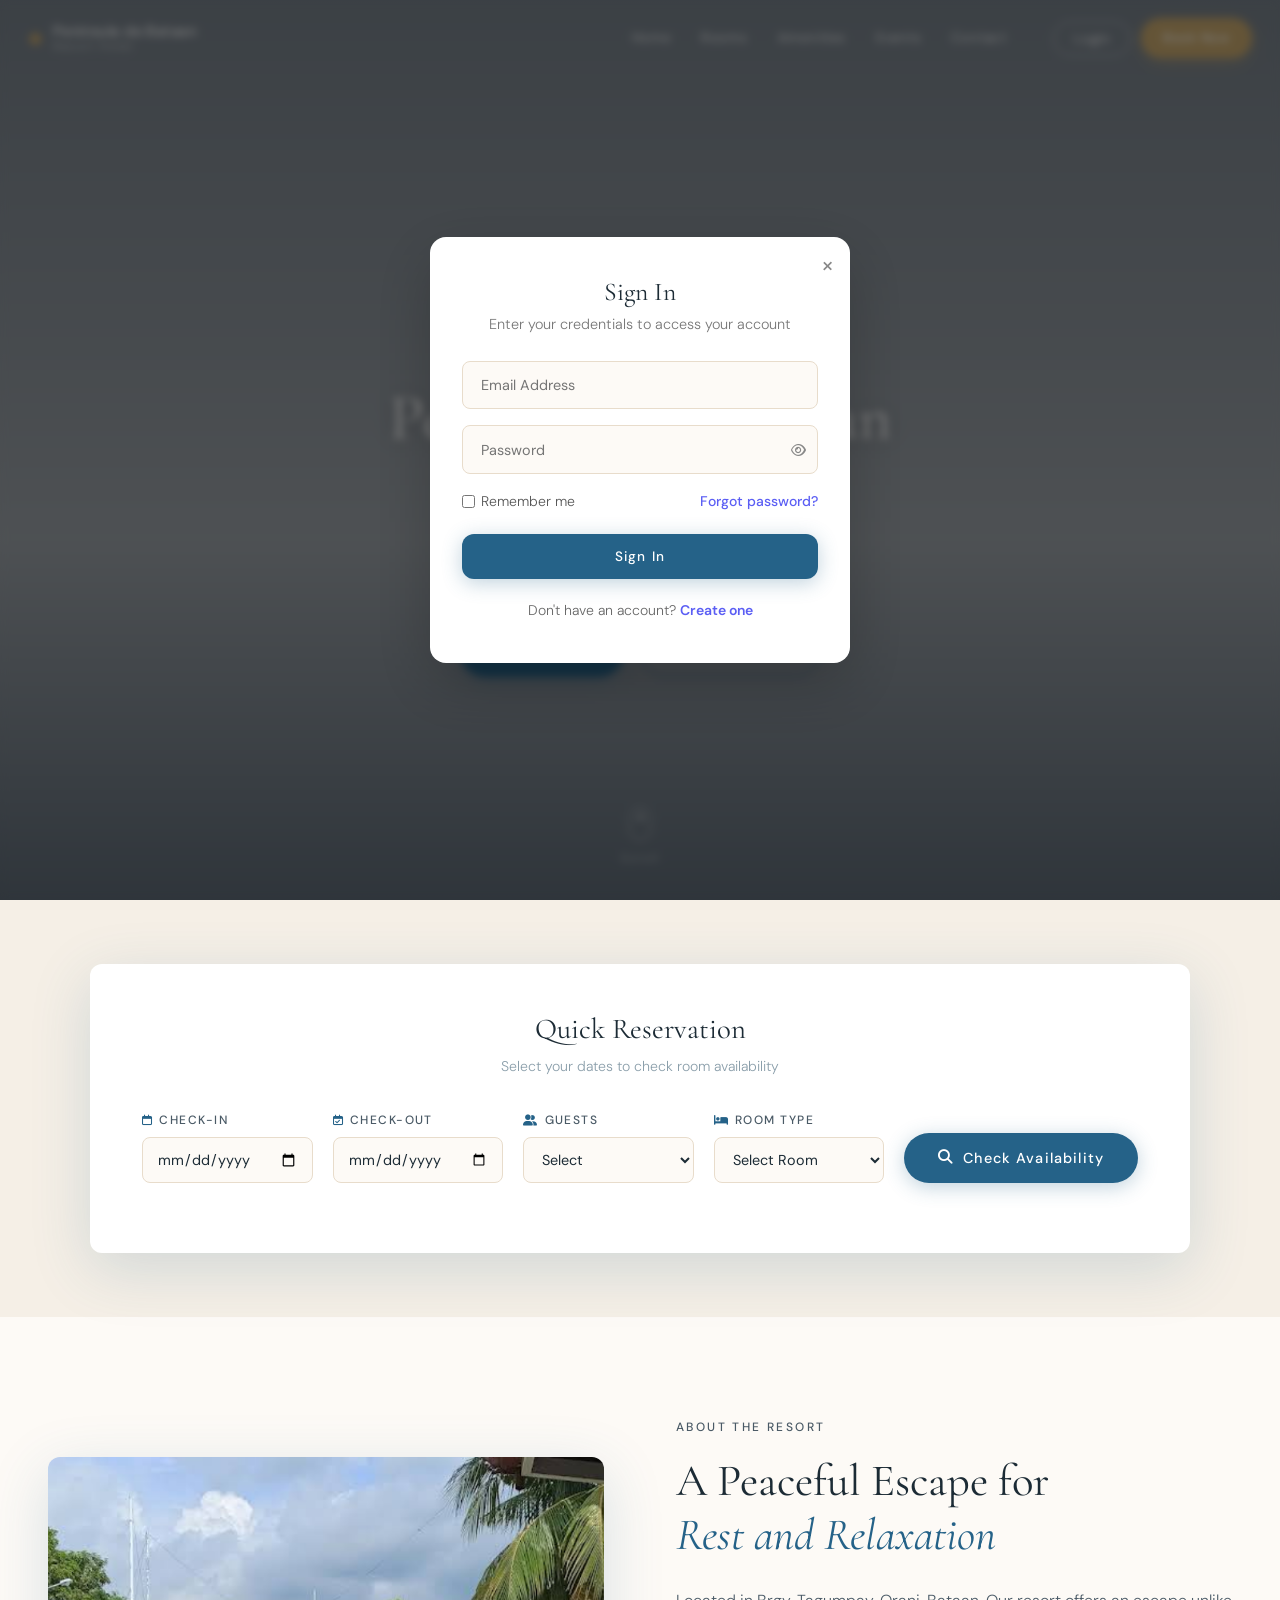
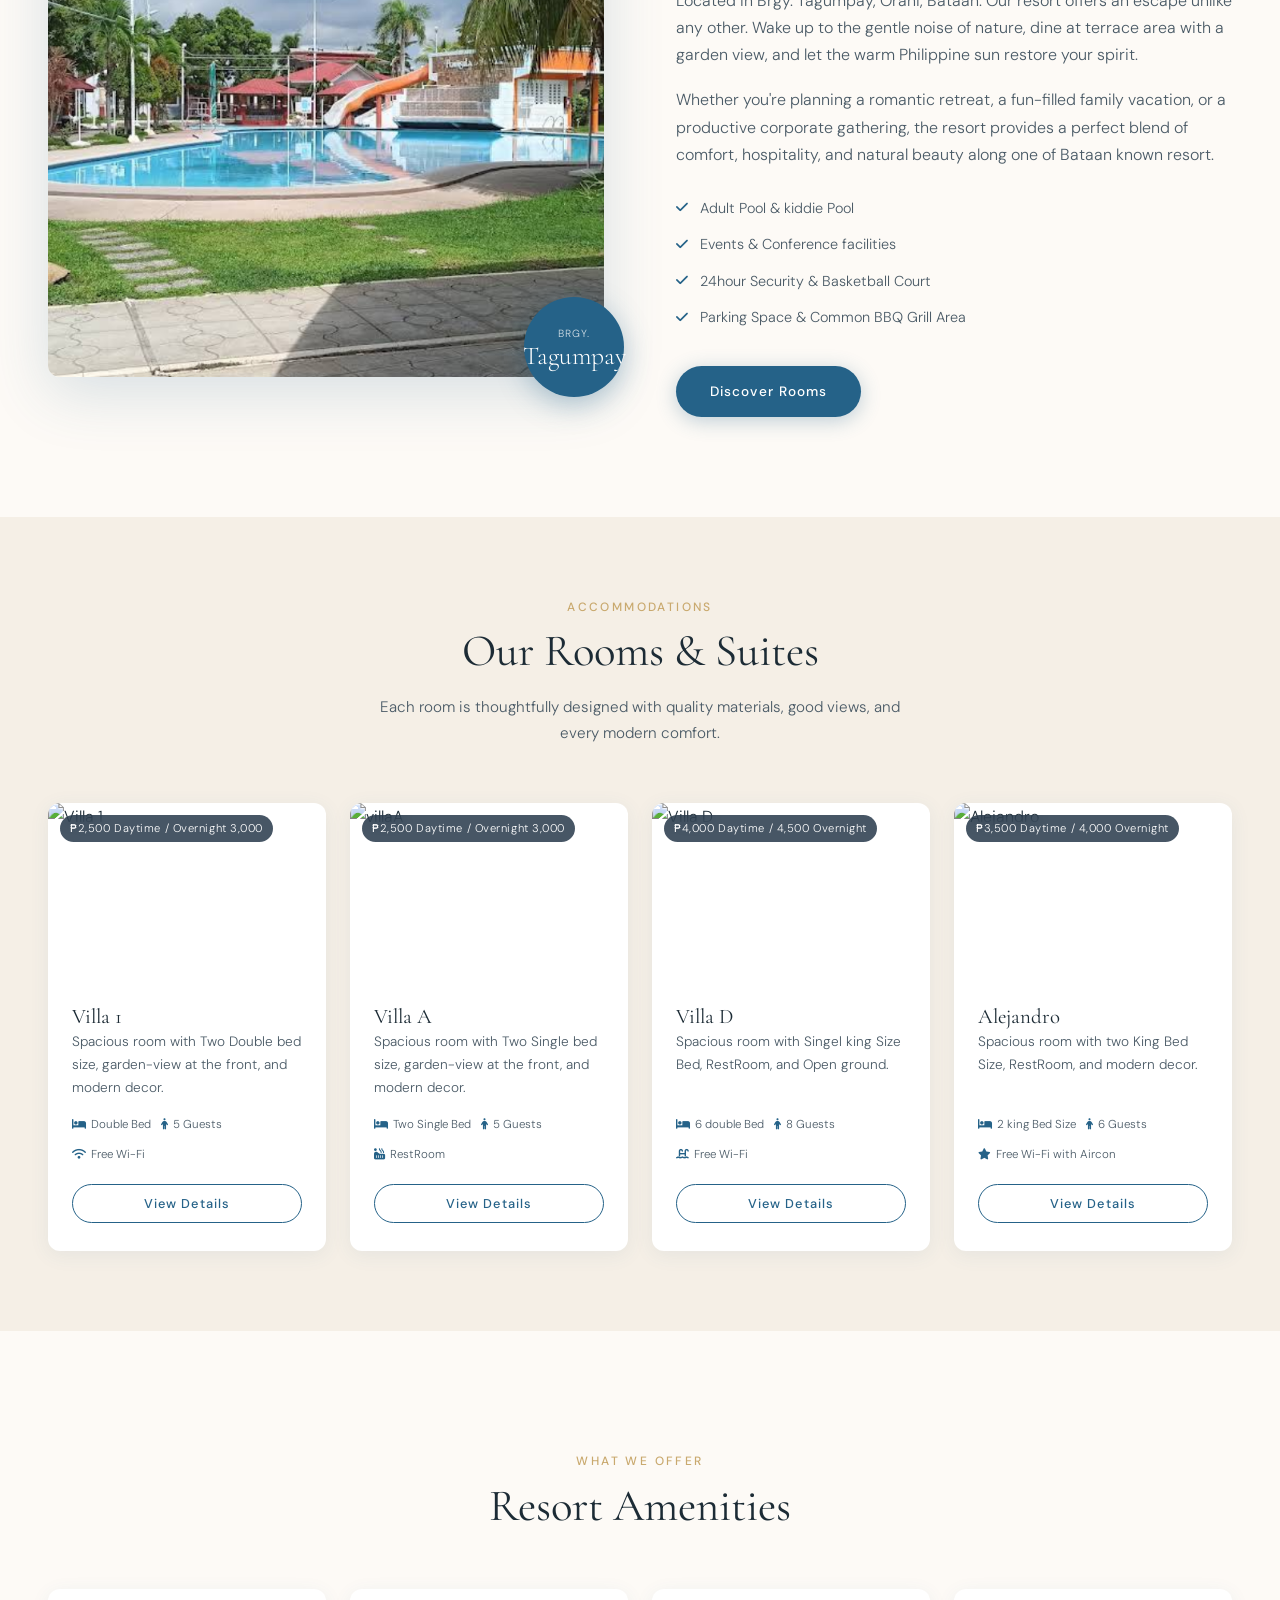
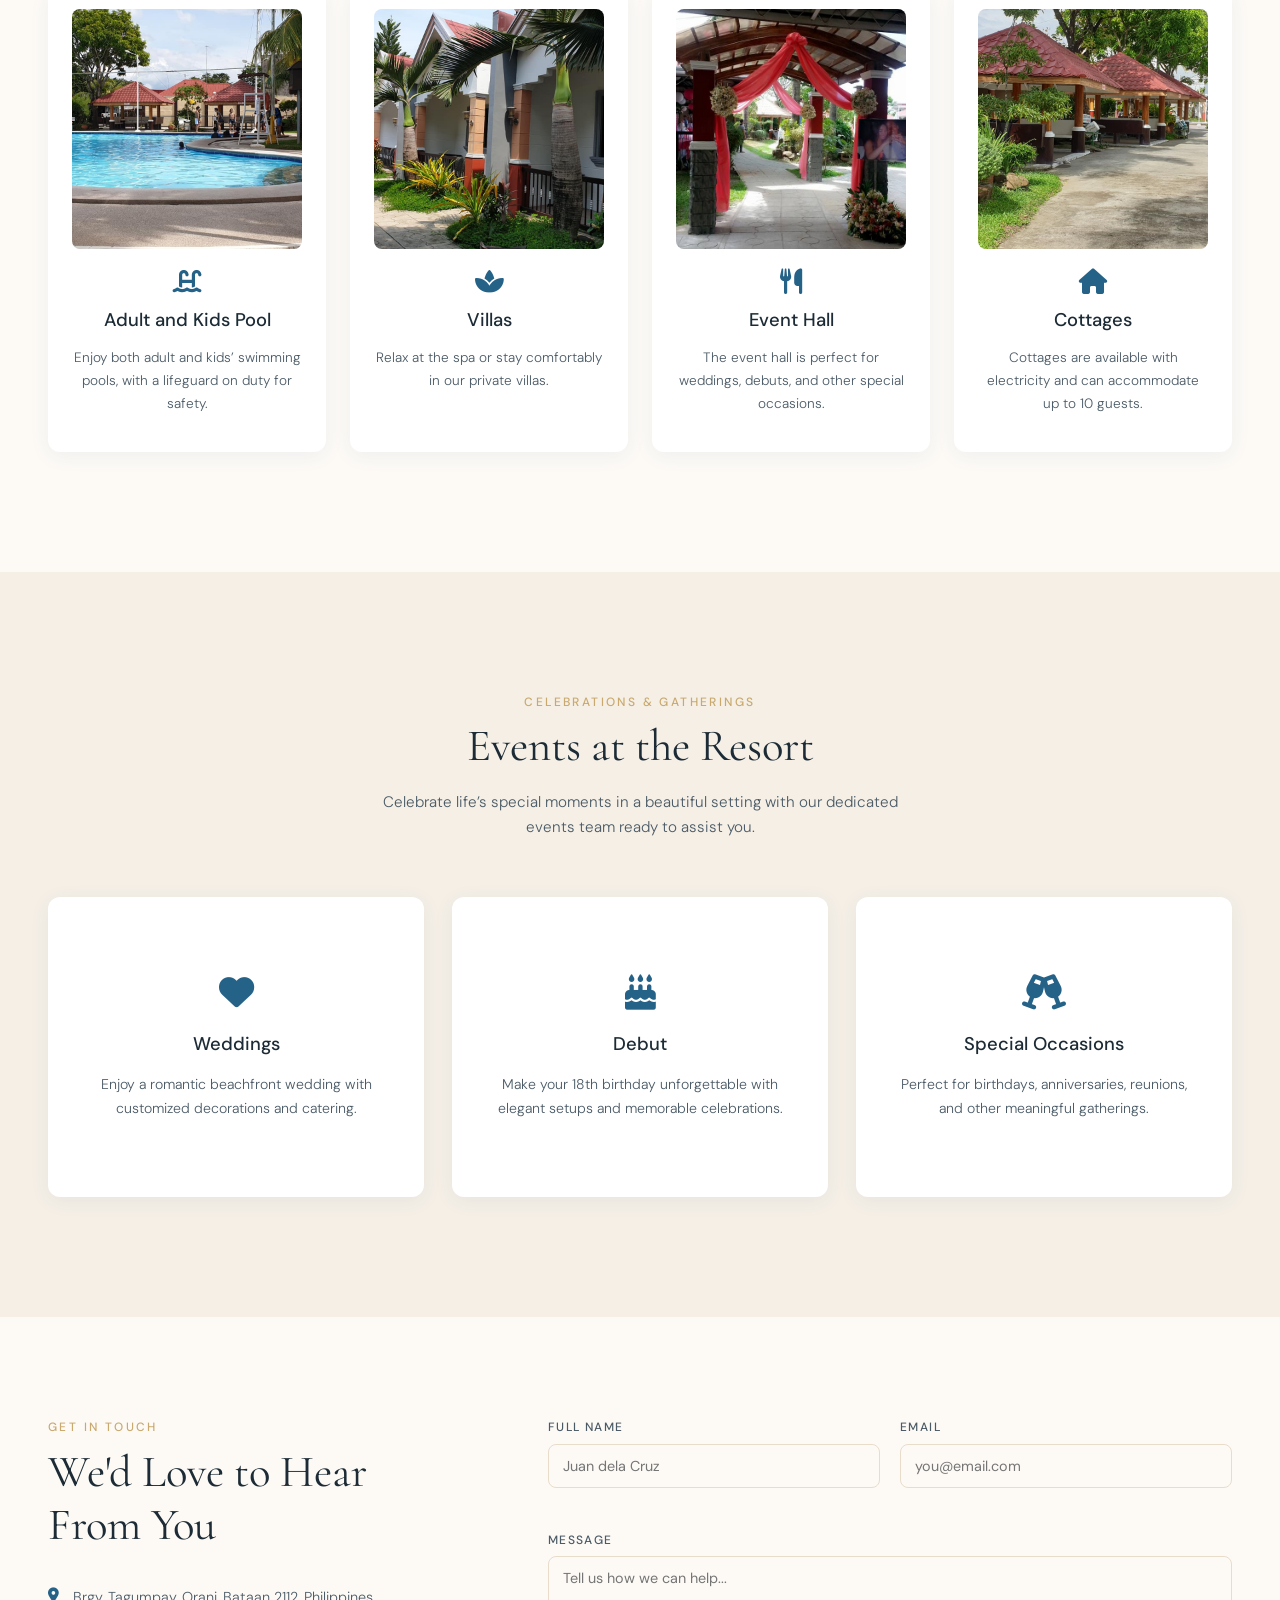
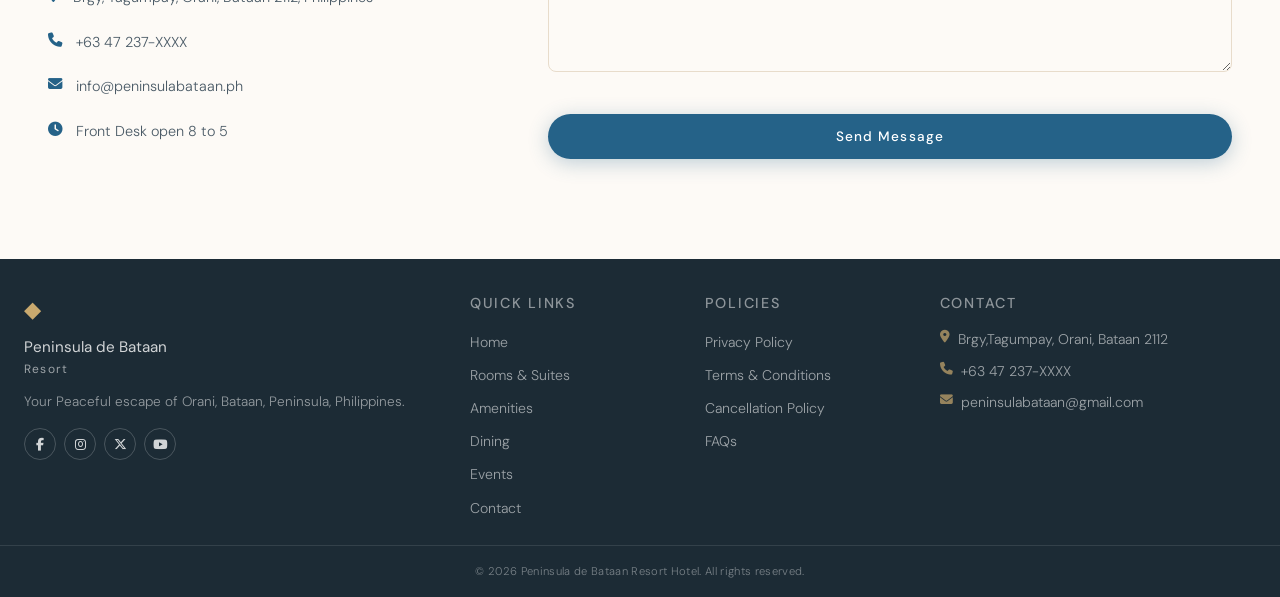
==== commit 07f87eff: "fix bugs added a dashboard button for receptionist, receptionist toast notif for for filtered by, st" ====
--- a/pages/index.html
+++ b/pages/index.html
@@ -74,52 +74,55 @@
   <section class="reservation" id="reservation">
     <div class="reservation-card">
       <h2 class="section-label">Quick Reservation</h2>
-      <!-- Frontend only: add action="/api/reservations" method="POST" for backend -->
+      <p class="reservation-subtitle">Select your dates to check room availability</p>
       <form class="booking-form" id="bookingForm" novalidate>
-        <div class="form-group">
-          <label for="checkIn">Check-In</label>
-          <input type="date" id="checkIn" name="check_in" required />
-          <span class="form-error" id="checkInError"></span>
-        </div>
-        <div class="form-group">
-          <label for="checkOut">Check-Out</label>
-          <input type="date" id="checkOut" name="check_out" required />
-          <span class="form-error" id="checkOutError"></span>
-        </div>
-        <div class="form-group">
-          <label for="guests">Guests</label>
-          <select id="guests" name="guests" required>
-            <option value="">Select</option>
-            <option value="1">1 Guest</option>
-            <option value="2">2 Guests</option>
-            <option value="3">3 Guests</option>
-            <option value="4">4 Guests</option>
-            <option value="5+">5+ Guests</option>
-          </select>
-          <span class="form-error" id="guestsError"></span>
-        </div>
-        <div class="form-group">
-          <label for="roomType">Room Type</label>
-          <select id="roomType" name="room_type" required>
-            <option value="">Select Room</option>
-            <option value="villa1">Villa 1</option>
-            <option value="villaA">Villa A</option>
-            <option value="villaD">Villa D</option>
-            <option value="alejandro">Alejandro</option>
-          </select>
-          <span class="form-error" id="roomTypeError"></span>
-        </div>
-        <button type="submit" class="btn-primary btn-full">Check Availability
-        </button>
-        
-            <div id="availNotice" style="display:none; margin-top:14px; padding:12px 16px;
-          border-radius:10px; font-size:.875rem; font-family:sans-serif;"></div>
-
-          <button type="button" id="proceedToBilling" class="btn-primary btn-full"
-        style="display:none; margin-top:12px;">
-        Proceed to Billing
-        </button>
-      </div>
+        <div class="booking-grid">
+          <div class="form-group">
+            <label for="checkIn"><i class="fa-regular fa-calendar"></i> Check-In</label>
+            <input type="date" id="checkIn" name="check_in" required />
+            <span class="form-error" id="checkInError"></span>
+          </div>
+          <div class="form-group">
+            <label for="checkOut"><i class="fa-regular fa-calendar-check"></i> Check-Out</label>
+            <input type="date" id="checkOut" name="check_out" required />
+            <span class="form-error" id="checkOutError"></span>
+          </div>
+          <div class="form-group">
+            <label for="guests"><i class="fa-solid fa-user-group"></i> Guests</label>
+            <select id="guests" name="guests" required>
+              <option value="">Select</option>
+              <option value="1">1 Guest</option>
+              <option value="2">2 Guests</option>
+              <option value="3">3 Guests</option>
+              <option value="4">4 Guests</option>
+              <option value="5+">5+ Guests</option>
+            </select>
+            <span class="form-error" id="guestsError"></span>
+          </div>
+          <div class="form-group">
+            <label for="roomType"><i class="fa-solid fa-bed"></i> Room Type</label>
+            <select id="roomType" name="room_type" required>
+              <option value="">Select Room</option>
+              <option value="villa1" data-room="villa1">Villa 1</option>
+              <option value="villaA" data-room="villaA">Villa A</option>
+              <option value="villaD" data-room="villaD">Villa D</option>
+              <option value="alejandro" data-room="alejandro">Alejandro</option>
+            </select>
+            <span class="form-error" id="roomTypeError"></span>
+          </div>
+
+          <!-- Status banner — hidden by default, shown by JS -->
+          <div class="avail-banner" id="availBanner" style="display:none;">
+            <i class="fa-solid fa-circle-info"></i>
+            <span id="availBannerText"></span>
+          </div>
+
+          <!-- Single smart button -->
+          <button type="submit" class="btn-primary btn-full btn-smart" id="smartBtn">
+            <i class="fa-solid fa-magnifying-glass" id="smartBtnIcon"></i>
+            <span id="smartBtnText">Check Availability</span>
+          </button>
+        </div>
       </form>
     </div>
   </section>
@@ -316,7 +319,7 @@
         <ul class="contact-details">
           <li><i class="fa-solid fa-location-dot"></i><span>Brgy, Tagumpay, Orani, Bataan 2112, Philippines</span></li>
           <li><i class="fa-solid fa-phone"></i><a href="tel:+6347237XXXX">+63 47 237-XXXX</a></li>
-          <li><i class="fa-solid fa-envelope"></i><a href="peninsulabataan@gmail.com">info@peninsulabataan.ph</a></li>
+          <li><i class="fa-solid fa-envelope"></i><a href="mailto:info@peninsulabataan.ph">info@peninsulabataan.ph</a></li>
           <li><i class="fa-solid fa-clock"></i><span>Front Desk open 8 to 5</span></li>
         </ul>
       </div>
--- a/css/style.css
+++ b/css/style.css
@@ -366,7 +366,7 @@
   border-radius: var(--radius);
   box-shadow: var(--shadow-md);
   padding: 48px 52px;
-  max-width: 960px;
+  max-width: 1100px;
   width: 100%;
 }
 
@@ -375,20 +375,50 @@
   font-size: 1.8rem;
   font-weight: 400;
   text-align: center;
-  margin-bottom: 36px;
+  margin-bottom: 8px;
   color: var(--text-dark);
 }
 
+.reservation-subtitle {
+  text-align: center;
+  font-size: .88rem;
+  color: var(--text-light);
+  margin-bottom: 32px;
+}
+
 .booking-form {
+  display: flex;
+  flex-direction: column;
+  gap: 20px;
+}
+
+.booking-grid {
   display: grid;
   grid-template-columns: repeat(4, 1fr) auto;
   gap: 20px;
-  align-items: center; /* Changed from 'end' to 'center' */
+  align-items: center;
+}
+
+.booking-grid .avail-banner {
+  grid-column: 1 / -1;
 }
 
 /* Form elements shared */
 .form-group { display: flex; flex-direction: column; gap: 6px; }
-.form-group label { font-size: .75rem; letter-spacing: .12em; text-transform: uppercase; color: var(--text-mid); font-weight: 500; }
+.form-group label {
+  font-size: .75rem;
+  letter-spacing: .12em;
+  text-transform: uppercase;
+  color: var(--text-mid);
+  font-weight: 500;
+  display: flex;
+  align-items: center;
+  gap: 6px;
+}
+.form-group label i {
+  font-size: .7rem;
+  color: var(--ocean);
+}
 .form-group input,
 .form-group select,
 .form-group textarea {
@@ -413,6 +443,76 @@
 .form-group textarea.invalid { border-color: var(--error); }
 
 .form-error { font-size: .75rem; color: var(--error); min-height: 1rem; }
+
+/* Availability status banner */
+.avail-banner {
+  display: flex;
+  align-items: flex-start;
+  gap: 10px;
+  padding: 14px 18px;
+  border-radius: 10px;
+  font-size: .85rem;
+  line-height: 1.5;
+  animation: fadeUp .3s ease both;
+}
+.avail-banner i {
+  margin-top: 2px;
+  flex-shrink: 0;
+  font-size: .9rem;
+}
+.avail-banner.avail-success {
+  background: #eaf7ef;
+  color: #1a6e3a;
+  border: 1px solid rgba(39,174,96,.2);
+}
+.avail-banner.avail-success i { color: var(--success); }
+.avail-banner.avail-warning {
+  background: #fff8e6;
+  color: #7a5d00;
+  border: 1px solid rgba(212,160,23,.2);
+}
+.avail-banner.avail-warning i { color: #d4a017; }
+.avail-banner.avail-error {
+  background: #fdf0ef;
+  color: #9b2c2c;
+  border: 1px solid rgba(192,57,43,.15);
+}
+.avail-banner.avail-error i { color: var(--error); }
+
+/* Smart button */
+.btn-smart {
+  display: inline-flex;
+  align-items: center;
+  justify-content: center;
+  gap: 10px;
+  padding: 16px 34px;
+  font-size: .9rem;
+  border-radius: 50px;
+  transition: all var(--transition);
+}
+.btn-smart.btn-proceed {
+  background: var(--success);
+  box-shadow: 0 4px 20px rgba(39,174,96,.35);
+}
+.btn-smart.btn-proceed:hover {
+  background: #219a52;
+  transform: translateY(-2px);
+  box-shadow: 0 8px 28px rgba(39,174,96,.4);
+}
+.btn-smart.btn-loading {
+  opacity: .7;
+  pointer-events: none;
+}
+.btn-smart:disabled {
+  opacity: .5;
+  cursor: not-allowed;
+}
+
+/* Room option unavailable styling */
+.room-unavailable {
+  color: var(--text-light) !important;
+}
+
 
 /* =================================================================
    ABOUT
@@ -925,8 +1025,7 @@
   .amenities-grid { grid-template-columns: repeat(2, 1fr); }
   .about-grid     { gap: 48px; }
   .footer-grid    { grid-template-columns: 1fr 1fr; }
-  .booking-form   { grid-template-columns: repeat(2, 1fr); }
-  .booking-form .btn-primary { grid-column: 1 / -1; }
+  .booking-grid   { grid-template-columns: repeat(2, 1fr); }
 }
 
 /* =================================================================
@@ -952,7 +1051,7 @@
   .footer-grid    { grid-template-columns: 1fr; gap: 32px; }
 
   .reservation-card { padding: 32px 24px; }
-  .booking-form { grid-template-columns: 1fr; }
+  .booking-grid { grid-template-columns: 1fr; }
 
   .dining-content { text-align: center; }
 
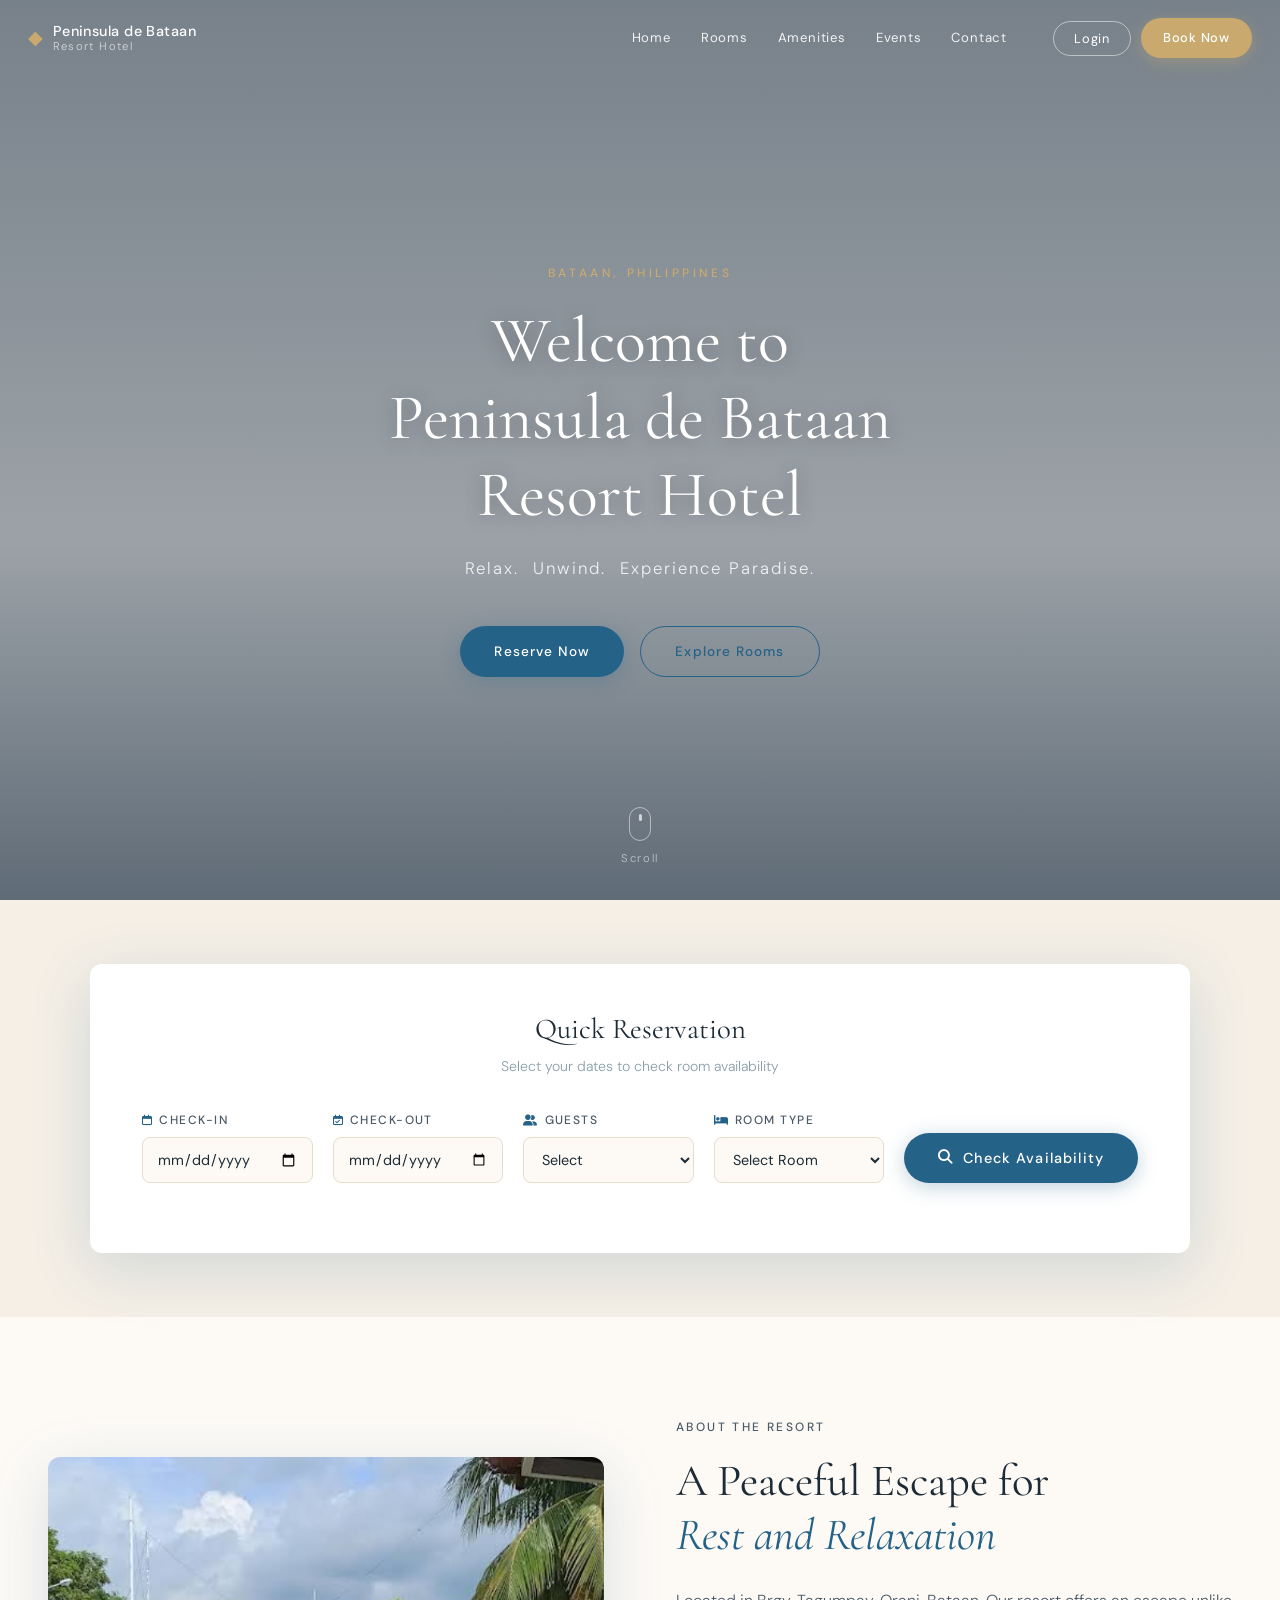
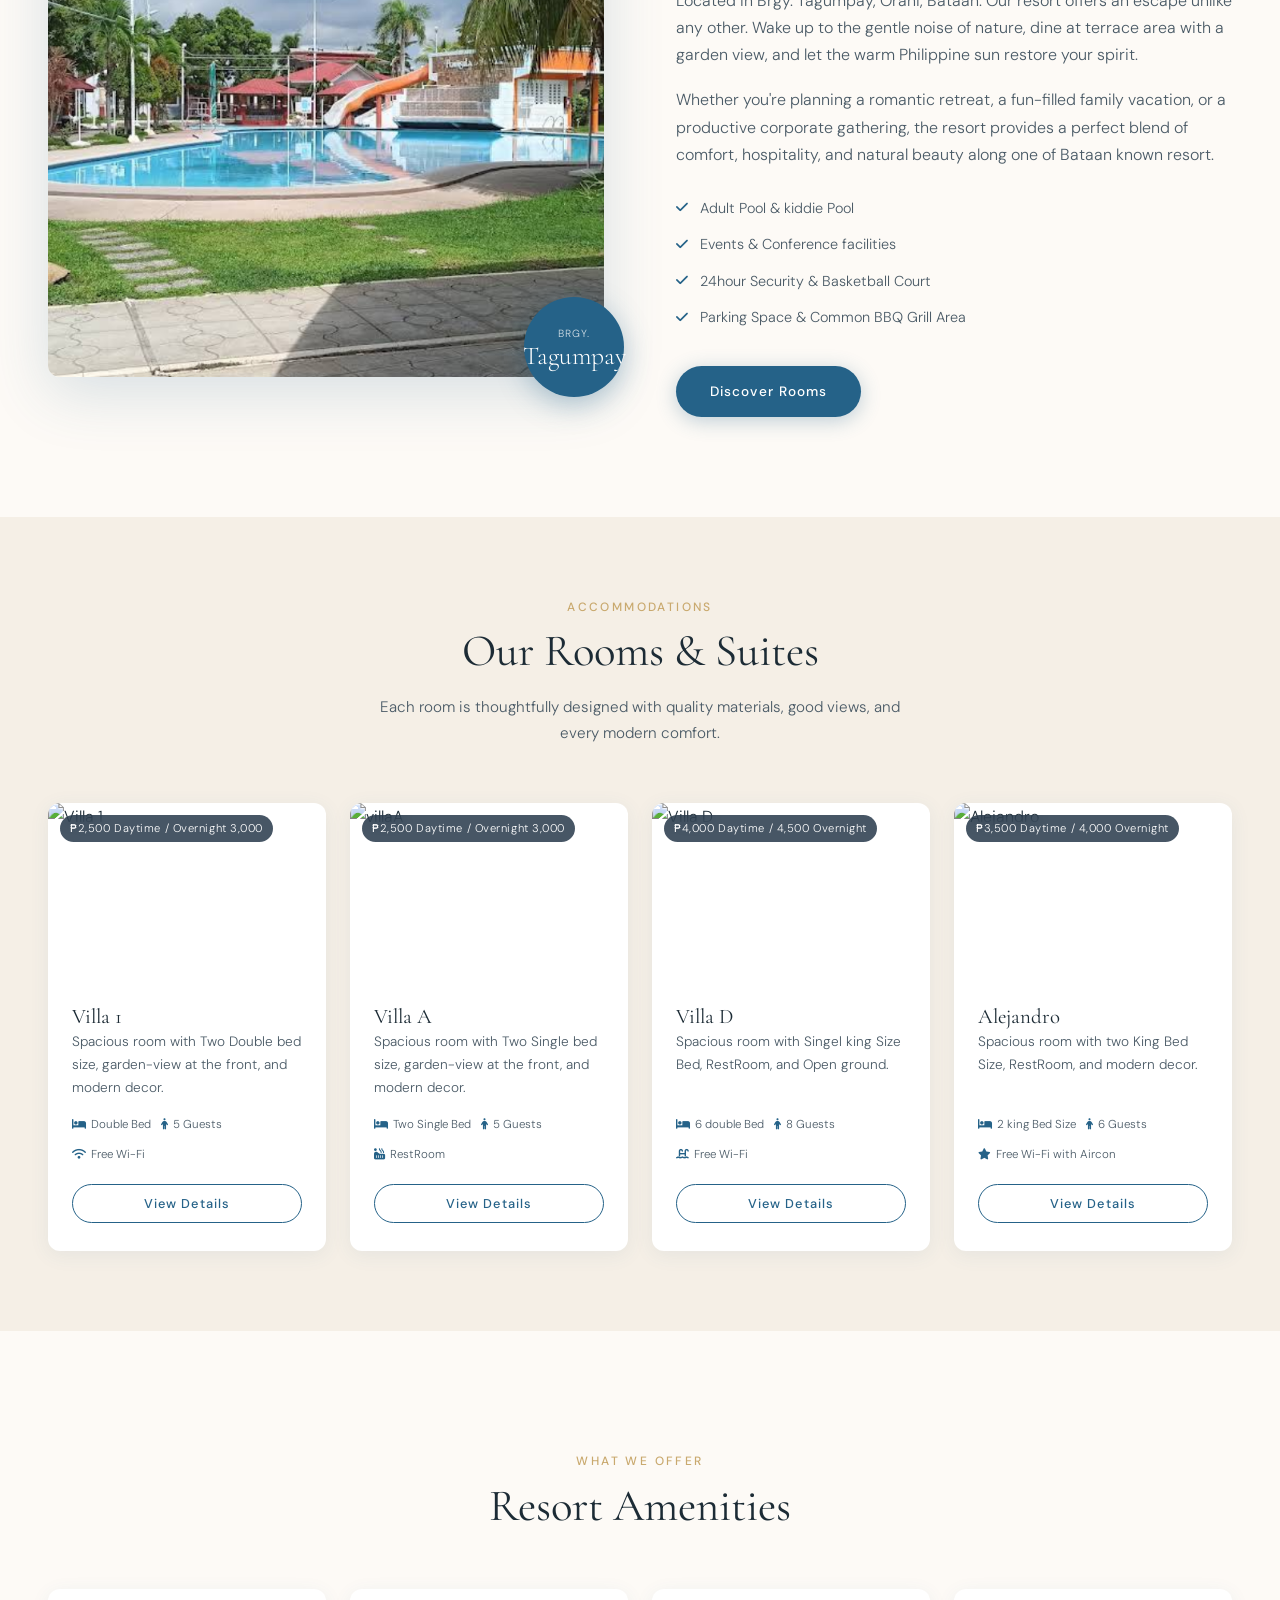
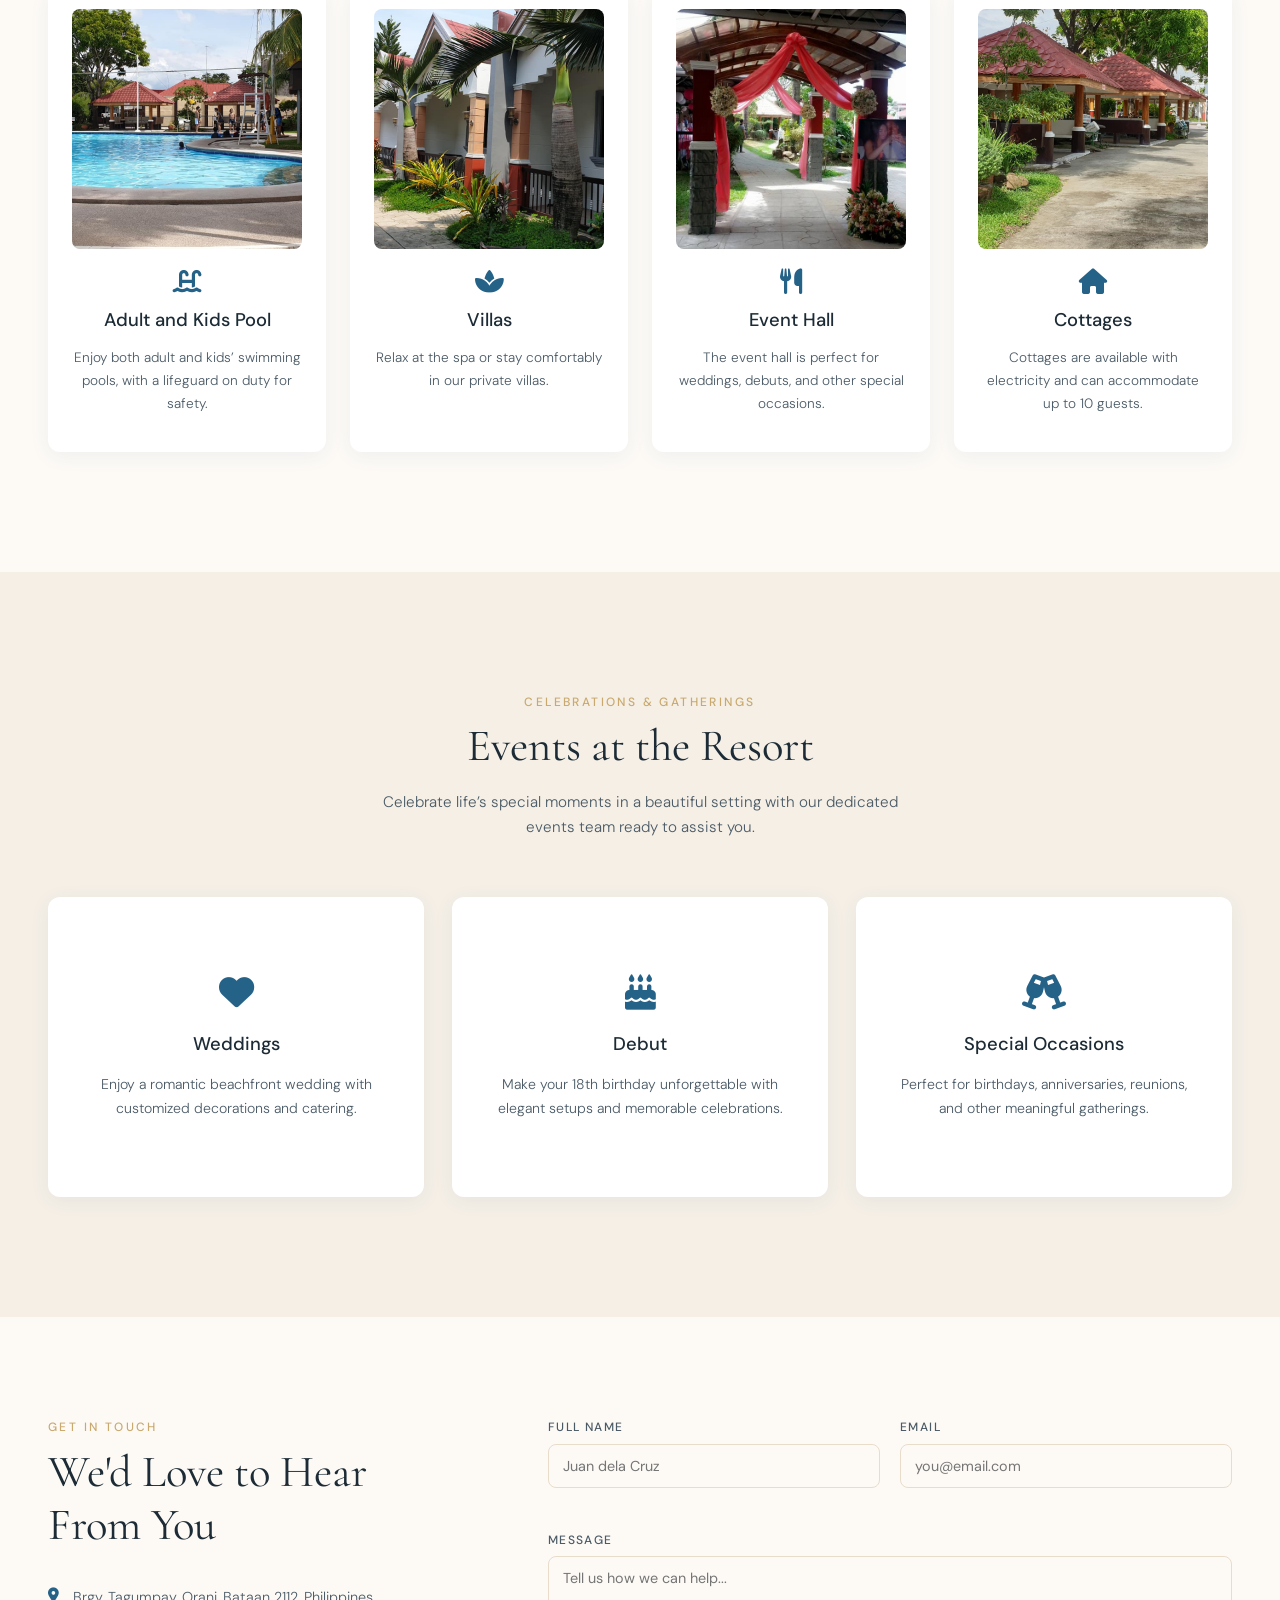
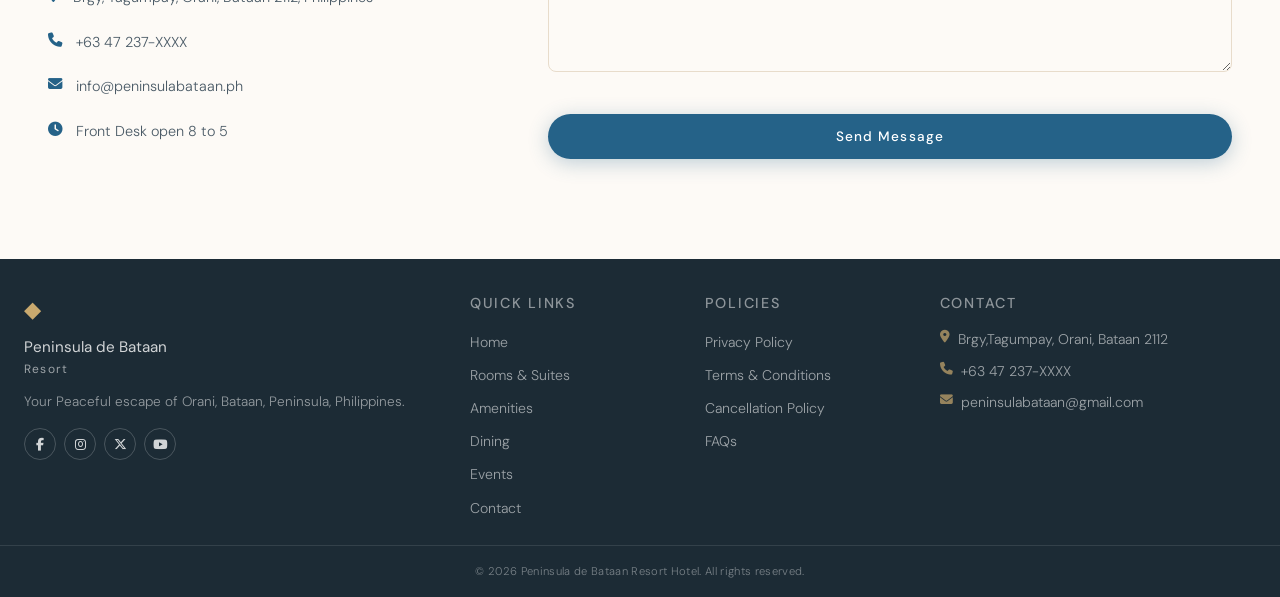
==== commit 70081266: "fix most of the bugs added some features in quick reservation, just need some refinement also adjust" ====
--- a/pages/index.html
+++ b/pages/index.html
@@ -89,7 +89,7 @@
           </div>
           <div class="form-group">
             <label for="guests"><i class="fa-solid fa-user-group"></i> Guests</label>
-            <select id="guests" name="guests" required>
+            <select id="guests" name="guests" aria-label="Select number of guests" required>
               <option value="">Select</option>
               <option value="1">1 Guest</option>
               <option value="2">2 Guests</option>
@@ -101,7 +101,7 @@
           </div>
           <div class="form-group">
             <label for="roomType"><i class="fa-solid fa-bed"></i> Room Type</label>
-            <select id="roomType" name="room_type" required>
+            <select id="roomType" name="room_type" aria-label="Select room type" required>
               <option value="">Select Room</option>
               <option value="villa1" data-room="villa1">Villa 1</option>
               <option value="villaA" data-room="villaA">Villa A</option>
@@ -471,6 +471,8 @@
   <!-- Toast notification -->
   <div class="toast" id="toast" role="status" aria-live="polite"></div>
 
+  <script src="../js/utils.js"></script>
+  <script src="../js/core.js"></script>
   <script src="../js/app.js"></script>
 </body>
 </html>
--- a/css/style.css
+++ b/css/style.css
@@ -6,37 +6,43 @@
 
 /* ----- CSS Variables ----- */
 :root {
-  --sand:       #f5efe6;
-  --sand-dark:  #e8dccb;
-  --cream:      #fdfaf6;
-  --ocean:      #256288;
+  --sand: #f5efe6;
+  --sand-dark: #e8dccb;
+  --cream: #fdfaf6;
+  --ocean: #256288;
   --ocean-deep: #1a4a66;
-  --ocean-light:#e8f4f8;
-  --teal:       #4a9aba;
-  --gold:       #c9a96e;
-  --text-dark:  #1c2b35;
-  --text-mid:   #4a5a66;
+  --ocean-light: #e8f4f8;
+  --teal: #4a9aba;
+  --gold: #c9a96e;
+  --text-dark: #1c2b35;
+  --text-mid: #4a5a66;
   --text-light: #8a9eaa;
-  --white:      #ffffff;
-  --error:      #c0392b;
-  --success:    #27ae60;
-
-  --nav-h:      76px;
-  --radius:     12px;
-  --shadow:     0 8px 40px rgba(45,106,143,.12);
-  --shadow-md:  0 16px 60px rgba(45,106,143,.18);
-
-  --transition: .35s cubic-bezier(.4,0,.2,1);
+  --white: #ffffff;
+  --error: #c0392b;
+  --success: #27ae60;
+
+  --nav-h: 76px;
+  --radius: 12px;
+  --shadow: 0 8px 40px rgba(45, 106, 143, .12);
+  --shadow-md: 0 16px 60px rgba(45, 106, 143, .18);
+
+  --transition: .35s cubic-bezier(.4, 0, .2, 1);
   --font-display: 'Cormorant Garamond', Georgia, serif;
-  --font-body:    'DM Sans', system-ui, sans-serif;
+  --font-body: 'DM Sans', system-ui, sans-serif;
 }
 
 /* ----- Reset & Base ----- */
-*, *::before, *::after { box-sizing: border-box; margin: 0; padding: 0; }
-
-html { 
-  scroll-behavior: smooth; 
-  font-size: 16px; 
+*,
+*::before,
+*::after {
+  box-sizing: border-box;
+  margin: 0;
+  padding: 0;
+}
+
+html {
+  scroll-behavior: smooth;
+  font-size: 16px;
 
 }
 
@@ -49,26 +55,73 @@
   overflow-x: hidden;
 }
 
-img { display: block; max-width: 100%; height: auto; }
-a { text-decoration: none; color: inherit; }
-ul { list-style: none; }
-button { cursor: pointer; font-family: var(--font-body); border: none; background: none; }
+img {
+  display: block;
+  max-width: 100%;
+  height: auto;
+}
+
+a {
+  text-decoration: none;
+  color: inherit;
+}
+
+ul {
+  list-style: none;
+}
+
+button {
+  cursor: pointer;
+  font-family: var(--font-body);
+  border: none;
+  background: none;
+}
 
 .container {
-  max-width: 1300px; /* Increased from 1200px to stretch the whole page wider */
+  max-width: 1300px;
+  /* Increased from 1200px to stretch the whole page wider */
   margin: 0 auto;
   padding: 0 24px;
 }
 
 /* ----- Typography ----- */
-h1, h2, h3 { font-family: var(--font-display); font-weight: 400; line-height: 1.2; }
-h1 { font-size: clamp(2.4rem, 5vw, 4rem); }
-h2 { font-size: clamp(1.9rem, 3.5vw, 2.9rem); }
-h3 { font-size: 1.5rem; }
-h4 { font-size: 1.15rem; font-weight: 500; }
-h5 { font-size: .9rem; letter-spacing: .12em; text-transform: uppercase; font-family: var(--font-body); font-weight: 500; }
-
-em { font-style: italic; color: var(--ocean); }
+h1,
+h2,
+h3 {
+  font-family: var(--font-display);
+  font-weight: 400;
+  line-height: 1.2;
+}
+
+h1 {
+  font-size: clamp(2.4rem, 5vw, 4rem);
+}
+
+h2 {
+  font-size: clamp(1.9rem, 3.5vw, 2.9rem);
+}
+
+h3 {
+  font-size: 1.5rem;
+}
+
+h4 {
+  font-size: 1.15rem;
+  font-weight: 500;
+}
+
+h5 {
+  font-size: .9rem;
+  letter-spacing: .12em;
+  text-transform: uppercase;
+  font-family: var(--font-body);
+  font-weight: 500;
+}
+
+em {
+  font-style: italic;
+  color: var(--ocean);
+}
 
 .eyebrow {
   font-size: .75rem;
@@ -78,7 +131,10 @@
   font-weight: 500;
   margin-bottom: .5rem;
 }
-.eyebrow.light { color: rgba(255,255,255,.7); }
+
+.eyebrow.light {
+  color: rgba(255, 255, 255, .7);
+}
 
 /* ----- Buttons ----- */
 .btn-primary {
@@ -91,12 +147,13 @@
   letter-spacing: .08em;
   font-weight: 500;
   transition: background var(--transition), transform var(--transition), box-shadow var(--transition);
-  box-shadow: 0 4px 20px rgba(45,106,143,.3);
-}
+  box-shadow: 0 4px 20px rgba(45, 106, 143, .3);
+}
+
 .btn-primary:hover {
   background: var(--ocean-deep);
   transform: translateY(-2px);
-  box-shadow: 0 8px 30px rgba(45,106,143,.4);
+  box-shadow: 0 8px 30px rgba(45, 106, 143, .4);
 }
 
 .btn-outline {
@@ -110,32 +167,64 @@
   font-weight: 500;
   transition: all var(--transition);
 }
-.btn-outline:hover { background: var(--ocean); color: var(--white); transform: translateY(-2px); }
-.btn-outline.light { border-color: rgba(255,255,255,.6); color: var(--white); }
-.btn-outline.light:hover { background: rgba(255,255,255,.15); border-color: var(--white); }
-
-.btn-full { width: 100%; text-align: center; border-radius: var(--radius); }
+
+.btn-outline:hover {
+  background: var(--ocean);
+  color: var(--white);
+  transform: translateY(-2px);
+}
+
+.btn-outline.light {
+  border-color: rgba(255, 255, 255, .6);
+  color: var(--white);
+}
+
+.btn-outline.light:hover {
+  background: rgba(255, 255, 255, .15);
+  border-color: var(--white);
+}
+
+.btn-full {
+  width: 100%;
+  text-align: center;
+  border-radius: var(--radius);
+}
 
 /* ----- Section Header ----- */
-.section-header { text-align: center; margin-bottom: 56px; }
-.section-header h2 { margin-bottom: 16px; }
-.section-desc { color: var(--text-mid); max-width: 540px; margin: 0 auto; font-size: .95rem; }
+.section-header {
+  text-align: center;
+  margin-bottom: 56px;
+}
+
+.section-header h2 {
+  margin-bottom: 16px;
+}
+
+.section-desc {
+  color: var(--text-mid);
+  max-width: 540px;
+  margin: 0 auto;
+  font-size: .95rem;
+}
 
 /* =================================================================
    NAVBAR
    ================================================================= */
 .navbar {
   position: fixed;
-  top: 0; left: 0; right: 0;
+  top: 0;
+  left: 0;
+  right: 0;
   z-index: 1000;
   background: transparent;
   transition: background var(--transition), backdrop-filter var(--transition), box-shadow var(--transition);
 }
+
 .navbar.scrolled {
-  background: rgba(253,250,246,.96);
+  background: rgba(253, 250, 246, .96);
   backdrop-filter: blur(16px);
   -webkit-backdrop-filter: blur(16px);
-  box-shadow: 0 2px 24px rgba(45,106,143,.1);
+  box-shadow: 0 2px 24px rgba(45, 106, 143, .1);
 }
 
 .nav-container {
@@ -157,20 +246,34 @@
   color: var(--white);
   transition: color var(--transition);
 }
-.navbar.scrolled .nav-logo { color: var(--text-dark); }
+
+.navbar.scrolled .nav-logo {
+  color: var(--text-dark);
+}
 
 .logo-icon {
   font-size: 1.2rem;
   color: var(--gold);
 }
+
 .logo-text {
   display: flex;
   flex-direction: column;
   line-height: 1.1;
   font-family: var(--font-body);
 }
-.logo-text strong { font-size: .9rem; font-weight: 500; letter-spacing: .03em; }
-.logo-text small { font-size: .7rem; letter-spacing: .12em; opacity: .7; }
+
+.logo-text strong {
+  font-size: .9rem;
+  font-weight: 500;
+  letter-spacing: .03em;
+}
+
+.logo-text small {
+  font-size: .7rem;
+  letter-spacing: .12em;
+  opacity: .7;
+}
 
 /* Nav links */
 .nav-links {
@@ -179,34 +282,63 @@
   gap: 2px;
   margin-left: auto;
 }
+
 .nav-links a {
   padding: 8px 14px;
   font-size: .82rem;
   letter-spacing: .06em;
   font-weight: 400;
-  color: rgba(255,255,255,.9);
+  color: rgba(255, 255, 255, .9);
   border-radius: 6px;
   transition: color var(--transition), background var(--transition);
 }
-.navbar.scrolled .nav-links a { color: var(--text-mid); }
-.nav-links a:hover { color: var(--white); background: rgba(255,255,255,.15); }
-.navbar.scrolled .nav-links a:hover { color: var(--ocean); background: var(--ocean-light); }
+
+.navbar.scrolled .nav-links a {
+  color: var(--text-mid);
+}
+
+.nav-links a:hover {
+  color: var(--white);
+  background: rgba(255, 255, 255, .15);
+}
+
+.navbar.scrolled .nav-links a:hover {
+  color: var(--ocean);
+  background: var(--ocean-light);
+}
 
 /* Nav CTA */
-.nav-cta { display: flex; align-items: center; gap: 10px; flex-shrink: 0; }
+.nav-cta {
+  display: flex;
+  align-items: center;
+  gap: 10px;
+  flex-shrink: 0;
+}
 
 .btn-login {
   padding: 8px 20px;
-  border: 1.5px solid rgba(255,255,255,.5);
+  border: 1.5px solid rgba(255, 255, 255, .5);
   color: var(--white);
   border-radius: 50px;
   font-size: .8rem;
   letter-spacing: .06em;
   transition: all var(--transition);
 }
-.btn-login:hover { background: rgba(255,255,255,.15); border-color: var(--white); }
-.navbar.scrolled .btn-login { border-color: var(--ocean); color: var(--ocean); }
-.navbar.scrolled .btn-login:hover { background: var(--ocean); color: var(--white); }
+
+.btn-login:hover {
+  background: rgba(255, 255, 255, .15);
+  border-color: var(--white);
+}
+
+.navbar.scrolled .btn-login {
+  border-color: var(--ocean);
+  color: var(--ocean);
+}
+
+.navbar.scrolled .btn-login:hover {
+  background: var(--ocean);
+  color: var(--white);
+}
 
 .btn-book {
   padding: 9px 22px;
@@ -217,9 +349,13 @@
   font-weight: 500;
   letter-spacing: .06em;
   transition: all var(--transition);
-  box-shadow: 0 4px 16px rgba(201,169,110,.4);
-}
-.btn-book:hover { background: #b8935a; transform: translateY(-1px); }
+  box-shadow: 0 4px 16px rgba(201, 169, 110, .4);
+}
+
+.btn-book:hover {
+  background: #b8935a;
+  transform: translateY(-1px);
+}
 
 /* Hamburger */
 .hamburger {
@@ -229,6 +365,7 @@
   padding: 6px;
   margin-left: auto;
 }
+
 .hamburger span {
   display: block;
   width: 22px;
@@ -237,10 +374,22 @@
   border-radius: 2px;
   transition: all var(--transition);
 }
-.navbar.scrolled .hamburger span { background: var(--text-dark); }
-.hamburger.open span:nth-child(1) { transform: rotate(45deg) translate(5px,5px); }
-.hamburger.open span:nth-child(2) { opacity: 0; }
-.hamburger.open span:nth-child(3) { transform: rotate(-45deg) translate(5px,-5px); }
+
+.navbar.scrolled .hamburger span {
+  background: var(--text-dark);
+}
+
+.hamburger.open span:nth-child(1) {
+  transform: rotate(45deg) translate(5px, 5px);
+}
+
+.hamburger.open span:nth-child(2) {
+  opacity: 0;
+}
+
+.hamburger.open span:nth-child(3) {
+  transform: rotate(-45deg) translate(5px, -5px);
+}
 
 /* Mobile Menu */
 .mobile-menu {
@@ -248,11 +397,22 @@
   max-height: 0;
   overflow: hidden;
   transition: max-height .4s ease, padding .3s ease;
-  background: rgba(253,250,246,.97);
+  background: rgba(253, 250, 246, .97);
   backdrop-filter: blur(16px);
 }
-.mobile-menu.open { display: block; max-height: 500px; padding-bottom: 16px; }
-.mobile-menu nav { display: flex; flex-direction: column; padding: 0 24px; }
+
+.mobile-menu.open {
+  display: block;
+  max-height: 500px;
+  padding-bottom: 16px;
+}
+
+.mobile-menu nav {
+  display: flex;
+  flex-direction: column;
+  padding: 0 24px;
+}
+
 .mobile-link {
   padding: 14px 0;
   border-bottom: 1px solid var(--sand-dark);
@@ -260,8 +420,16 @@
   color: var(--text-dark);
   letter-spacing: .04em;
 }
-.mobile-link:hover { color: var(--ocean); }
-.mobile-cta { display: flex; gap: 10px; padding: 20px 0 8px; }
+
+.mobile-link:hover {
+  color: var(--ocean);
+}
+
+.mobile-cta {
+  display: flex;
+  gap: 10px;
+  padding: 20px 0 8px;
+}
 
 /* =================================================================
    HERO
@@ -274,7 +442,7 @@
   justify-content: center;
   text-align: center;
   background:
-    linear-gradient(to bottom, rgba(10,30,50,.55) 0%, rgba(10,30,50,.4) 60%, rgba(10,30,50,.65) 100%),
+    linear-gradient(to bottom, rgba(10, 30, 50, .55) 0%, rgba(10, 30, 50, .4) 60%, rgba(10, 30, 50, .65) 100%),
     url('../images/Home\ section.png') center/cover no-repeat;
   overflow: hidden;
 }
@@ -299,17 +467,22 @@
 .hero-title {
   color: var(--white);
   margin-bottom: 20px;
-  text-shadow: 0 2px 20px rgba(0,0,0,.3);
+  text-shadow: 0 2px 20px rgba(0, 0, 0, .3);
 }
 
 .hero-subtitle {
-  color: rgba(255,255,255,.85);
+  color: rgba(255, 255, 255, .85);
   font-size: 1.05rem;
   letter-spacing: .12em;
   margin-bottom: 44px;
 }
 
-.hero-buttons { display: flex; gap: 16px; justify-content: center; flex-wrap: wrap; }
+.hero-buttons {
+  display: flex;
+  gap: 16px;
+  justify-content: center;
+  flex-wrap: wrap;
+}
 
 /* Scroll indicator */
 .scroll-indicator {
@@ -321,34 +494,56 @@
   flex-direction: column;
   align-items: center;
   gap: 8px;
-  color: rgba(255,255,255,.6);
+  color: rgba(255, 255, 255, .6);
   font-size: .7rem;
   letter-spacing: .15em;
 }
+
 .mouse {
   width: 22px;
   height: 34px;
-  border: 1.5px solid rgba(255,255,255,.5);
+  border: 1.5px solid rgba(255, 255, 255, .5);
   border-radius: 12px;
   display: flex;
   justify-content: center;
   padding-top: 6px;
 }
+
 .wheel {
   width: 3px;
   height: 7px;
-  background: rgba(255,255,255,.7);
+  background: rgba(255, 255, 255, .7);
   border-radius: 2px;
   animation: scroll-wheel 1.8s ease infinite;
 }
+
 @keyframes scroll-wheel {
-  0%   { transform: translateY(0); opacity: 1; }
-  80%  { transform: translateY(10px); opacity: 0; }
-  100% { transform: translateY(0); opacity: 0; }
-}
+  0% {
+    transform: translateY(0);
+    opacity: 1;
+  }
+
+  80% {
+    transform: translateY(10px);
+    opacity: 0;
+  }
+
+  100% {
+    transform: translateY(0);
+    opacity: 0;
+  }
+}
+
 @keyframes fadeUp {
-  from { opacity: 0; transform: translateY(28px); }
-  to   { opacity: 1; transform: translateY(0); }
+  from {
+    opacity: 0;
+    transform: translateY(28px);
+  }
+
+  to {
+    opacity: 1;
+    transform: translateY(0);
+  }
 }
 
 /* =================================================================
@@ -404,7 +599,12 @@
 }
 
 /* Form elements shared */
-.form-group { display: flex; flex-direction: column; gap: 6px; }
+.form-group {
+  display: flex;
+  flex-direction: column;
+  gap: 6px;
+}
+
 .form-group label {
   font-size: .75rem;
   letter-spacing: .12em;
@@ -415,10 +615,12 @@
   align-items: center;
   gap: 6px;
 }
+
 .form-group label i {
   font-size: .7rem;
   color: var(--ocean);
 }
+
 .form-group input,
 .form-group select,
 .form-group textarea {
@@ -432,17 +634,25 @@
   transition: border-color var(--transition), box-shadow var(--transition);
   outline: none;
 }
+
 .form-group input:focus,
 .form-group select:focus,
 .form-group textarea:focus {
   border-color: var(--ocean);
-  box-shadow: 0 0 0 3px rgba(45,106,143,.12);
-}
+  box-shadow: 0 0 0 3px rgba(45, 106, 143, .12);
+}
+
 .form-group input.invalid,
 .form-group select.invalid,
-.form-group textarea.invalid { border-color: var(--error); }
-
-.form-error { font-size: .75rem; color: var(--error); min-height: 1rem; }
+.form-group textarea.invalid {
+  border-color: var(--error);
+}
+
+.form-error {
+  font-size: .75rem;
+  color: var(--error);
+  min-height: 1rem;
+}
 
 /* Availability status banner */
 .avail-banner {
@@ -455,29 +665,42 @@
   line-height: 1.5;
   animation: fadeUp .3s ease both;
 }
+
 .avail-banner i {
   margin-top: 2px;
   flex-shrink: 0;
   font-size: .9rem;
 }
+
 .avail-banner.avail-success {
   background: #eaf7ef;
   color: #1a6e3a;
-  border: 1px solid rgba(39,174,96,.2);
-}
-.avail-banner.avail-success i { color: var(--success); }
+  border: 1px solid rgba(39, 174, 96, .2);
+}
+
+.avail-banner.avail-success i {
+  color: var(--success);
+}
+
 .avail-banner.avail-warning {
   background: #fff8e6;
   color: #7a5d00;
-  border: 1px solid rgba(212,160,23,.2);
-}
-.avail-banner.avail-warning i { color: #d4a017; }
+  border: 1px solid rgba(212, 160, 23, .2);
+}
+
+.avail-banner.avail-warning i {
+  color: #d4a017;
+}
+
 .avail-banner.avail-error {
   background: #fdf0ef;
   color: #9b2c2c;
-  border: 1px solid rgba(192,57,43,.15);
-}
-.avail-banner.avail-error i { color: var(--error); }
+  border: 1px solid rgba(192, 57, 43, .15);
+}
+
+.avail-banner.avail-error i {
+  color: var(--error);
+}
 
 /* Smart button */
 .btn-smart {
@@ -490,19 +713,23 @@
   border-radius: 50px;
   transition: all var(--transition);
 }
+
 .btn-smart.btn-proceed {
   background: var(--success);
-  box-shadow: 0 4px 20px rgba(39,174,96,.35);
-}
+  box-shadow: 0 4px 20px rgba(39, 174, 96, .35);
+}
+
 .btn-smart.btn-proceed:hover {
   background: #219a52;
   transform: translateY(-2px);
-  box-shadow: 0 8px 28px rgba(39,174,96,.4);
-}
+  box-shadow: 0 8px 28px rgba(39, 174, 96, .4);
+}
+
 .btn-smart.btn-loading {
   opacity: .7;
   pointer-events: none;
 }
+
 .btn-smart:disabled {
   opacity: .5;
   cursor: not-allowed;
@@ -517,7 +744,10 @@
 /* =================================================================
    ABOUT
    ================================================================= */
-.about { padding: 100px 24px; background: var(--cream); }
+.about {
+  padding: 100px 24px;
+  background: var(--cream);
+}
 
 .about-grid {
   display: grid;
@@ -526,7 +756,10 @@
   align-items: center;
 }
 
-.about-image { position: relative; }
+.about-image {
+  position: relative;
+}
+
 .about-image img {
   width: 100%;
   height: 520px;
@@ -548,22 +781,58 @@
   flex-direction: column;
   align-items: center;
   justify-content: center;
-  box-shadow: 0 8px 28px rgba(45,106,143,.35);
-}
-.badge-number { font-size: .65rem; letter-spacing: .1em; text-transform: uppercase; opacity: .8; }
-.badge-year { font-family: var(--font-display); font-size: 1.6rem; line-height: 1; }
-
-.about-text h2 { margin-bottom: 24px; }
-.about-text p { color: var(--text-mid); margin-bottom: 18px; }
-
-.about-highlights { margin: 28px 0 36px; display: flex; flex-direction: column; gap: 12px; }
-.about-highlights li { display: flex; align-items: center; gap: 12px; font-size: .9rem; color: var(--text-mid); }
-.about-highlights li i { color: var(--ocean); font-size: .85rem; }
+  box-shadow: 0 8px 28px rgba(45, 106, 143, .35);
+}
+
+.badge-number {
+  font-size: .65rem;
+  letter-spacing: .1em;
+  text-transform: uppercase;
+  opacity: .8;
+}
+
+.badge-year {
+  font-family: var(--font-display);
+  font-size: 1.6rem;
+  line-height: 1;
+}
+
+.about-text h2 {
+  margin-bottom: 24px;
+}
+
+.about-text p {
+  color: var(--text-mid);
+  margin-bottom: 18px;
+}
+
+.about-highlights {
+  margin: 28px 0 36px;
+  display: flex;
+  flex-direction: column;
+  gap: 12px;
+}
+
+.about-highlights li {
+  display: flex;
+  align-items: center;
+  gap: 12px;
+  font-size: .9rem;
+  color: var(--text-mid);
+}
+
+.about-highlights li i {
+  color: var(--ocean);
+  font-size: .85rem;
+}
 
 /* =================================================================
    ROOMS
    ================================================================= */
-.rooms { padding: 80px 24px; background: var(--sand); }
+.rooms {
+  padding: 80px 24px;
+  background: var(--sand);
+}
 
 .rooms-grid {
   display: grid;
@@ -575,27 +844,39 @@
   background: var(--white);
   border-radius: var(--radius);
   overflow: hidden;
-  box-shadow: 0 4px 20px rgba(45,106,143,.08);
+  box-shadow: 0 4px 20px rgba(45, 106, 143, .08);
   transition: transform var(--transition), box-shadow var(--transition);
   display: flex;
   flex-direction: column;
 }
-.room-card:hover { transform: translateY(-6px); box-shadow: var(--shadow-md); }
-
-.room-img-wrap { position: relative; overflow: hidden; }
+
+.room-card:hover {
+  transform: translateY(-6px);
+  box-shadow: var(--shadow-md);
+}
+
+.room-img-wrap {
+  position: relative;
+  overflow: hidden;
+}
+
 .room-img-wrap img {
   width: 100%;
-  height: 190px; /* Reduced from 200px */
+  height: 190px;
+  /* Reduced from 200px */
   object-fit: cover;
   transition: transform .6s ease;
 }
-.room-card:hover .room-img-wrap img { transform: scale(1.06); }
+
+.room-card:hover .room-img-wrap img {
+  transform: scale(1.06);
+}
 
 .room-badge {
   position: absolute;
   top: 12px;
   left: 12px;
-  background: rgba(10,30,50,.75);
+  background: rgba(10, 30, 50, .75);
   backdrop-filter: blur(8px);
   color: var(--white);
   font-size: .7rem;
@@ -604,9 +885,24 @@
   letter-spacing: .05em;
 }
 
-.room-info { padding: 12px 24px 28px; display: flex; flex-direction: column; flex: 1; }
-.room-info h3 { font-size: 1.3rem; margin-top: 0; }
-.room-info p { font-size: .85rem; color: var(--text-mid); flex: 1; margin-bottom: 16px; }
+.room-info {
+  padding: 12px 24px 28px;
+  display: flex;
+  flex-direction: column;
+  flex: 1;
+}
+
+.room-info h3 {
+  font-size: 1.3rem;
+  margin-top: 0;
+}
+
+.room-info p {
+  font-size: .85rem;
+  color: var(--text-mid);
+  flex: 1;
+  margin-bottom: 16px;
+}
 
 .room-features {
   display: flex;
@@ -614,8 +910,19 @@
   flex-wrap: wrap;
   margin-bottom: 20px;
 }
-.room-features span { font-size: .72rem; color: var(--text-mid); display: flex; align-items: center; gap: 5px; }
-.room-features i { color: var(--ocean); font-size: .7rem; }
+
+.room-features span {
+  font-size: .72rem;
+  color: var(--text-mid);
+  display: flex;
+  align-items: center;
+  gap: 5px;
+}
+
+.room-features i {
+  color: var(--ocean);
+  font-size: .7rem;
+}
 
 .btn-room {
   width: 100%;
@@ -627,7 +934,12 @@
 /* =================================================================
    AMENITIES
    ================================================================= */
-.amenities { padding: 120px 24px; background: var(--cream); } /* Increased padding */
+.amenities {
+  padding: 120px 24px;
+  background: var(--cream);
+}
+
+/* Increased padding */
 
 .amenities-grid {
   display: grid;
@@ -637,31 +949,68 @@
 
 .amenity-card {
   text-align: center;
-  padding: 20px 24px 36px; /* Tighter on top, wider on sides, spacious on bottom */
+  padding: 20px 24px 36px;
+  /* Tighter on top, wider on sides, spacious on bottom */
   border-radius: var(--radius);
   background: var(--white);
-  box-shadow: 0 4px 20px rgba(45,106,143,.07);
+  box-shadow: 0 4px 20px rgba(45, 106, 143, .07);
   transition: transform var(--transition), box-shadow var(--transition);
   overflow: hidden;
   display: flex;
   flex-direction: column;
   height: 100%;
 }
-.amenity-card:hover { transform: translateY(-4px); box-shadow: var(--shadow); }
-
-.amenity-img-wrap { overflow: hidden; border-radius: 8px; margin-bottom: 20px; }
-.amenity-img-wrap img { width: 200%; height: 240px; object-fit: cover; transition: transform .6s ease; } /* Increased image height */
-.amenity-card:hover .amenity-img-wrap img { transform: scale(1.07); }
-
-.amenity-icon { font-size: 1.6rem; color: var(--ocean); margin-bottom: 10px; display: block; }
-.amenity-card h4 { margin-bottom: 10px; color: var(--text-dark); }
-.amenity-card p { font-size: .85rem; color: var(--text-mid); }
+
+.amenity-card:hover {
+  transform: translateY(-4px);
+  box-shadow: var(--shadow);
+}
+
+.amenity-img-wrap {
+  overflow: hidden;
+  border-radius: 8px;
+  margin-bottom: 20px;
+}
+
+.amenity-img-wrap img {
+  width: 200%;
+  height: 240px;
+  object-fit: cover;
+  transition: transform .6s ease;
+}
+
+/* Increased image height */
+.amenity-card:hover .amenity-img-wrap img {
+  transform: scale(1.07);
+}
+
+.amenity-icon {
+  font-size: 1.6rem;
+  color: var(--ocean);
+  margin-bottom: 10px;
+  display: block;
+}
+
+.amenity-card h4 {
+  margin-bottom: 10px;
+  color: var(--text-dark);
+}
+
+.amenity-card p {
+  font-size: .85rem;
+  color: var(--text-mid);
+}
 
 
 /* =================================================================
    EVENTS
    ================================================================= */
-.events { padding: 120px 24px; background: var(--sand); } /* Increased padding */
+.events {
+  padding: 120px 24px;
+  background: var(--sand);
+}
+
+/* Increased padding */
 
 .events-grid {
   display: grid;
@@ -672,41 +1021,72 @@
 .event-card {
   background: var(--white);
   border-radius: var(--radius);
-  padding: 64px 32px; /* Increased internal padding */
+  padding: 64px 32px;
+  /* Increased internal padding */
   text-align: center;
-  box-shadow: 0 4px 20px rgba(45,106,143,.07);
+  box-shadow: 0 4px 20px rgba(45, 106, 143, .07);
   transition: transform var(--transition), box-shadow var(--transition);
   position: relative;
   overflow: hidden;
-  min-height: 300px;       /* Added to force a taller card */
-  display: flex;           /* Added to center content */
-  flex-direction: column;  /* Added to center content */
-  justify-content: center; /* Added to vertically center content */
-  align-items: center;     /* Added to horizontally center content */
-}
+  min-height: 300px;
+  /* Added to force a taller card */
+  display: flex;
+  /* Added to center content */
+  flex-direction: column;
+  /* Added to center content */
+  justify-content: center;
+  /* Added to vertically center content */
+  align-items: center;
+  /* Added to horizontally center content */
+}
+
 .event-card::before {
   content: '';
   position: absolute;
-  top: 0; left: 0; right: 0;
+  top: 0;
+  left: 0;
+  right: 0;
   height: 4px;
   background: linear-gradient(90deg, var(--ocean), var(--teal));
   transform: scaleX(0);
   transform-origin: left;
   transition: transform var(--transition);
 }
-.event-card:hover::before { transform: scaleX(1); }
-.event-card:hover { transform: translateY(-4px); box-shadow: var(--shadow); }
-
-.event-card > i { font-size: 2.2rem; color: var(--ocean); margin-bottom: 20px; display: block; }
-.event-card h4 { margin-bottom: 12px; }
-.event-card p { font-size: .88rem; color: var(--text-mid); }
+
+.event-card:hover::before {
+  transform: scaleX(1);
+}
+
+.event-card:hover {
+  transform: translateY(-4px);
+  box-shadow: var(--shadow);
+}
+
+.event-card>i {
+  font-size: 2.2rem;
+  color: var(--ocean);
+  margin-bottom: 20px;
+  display: block;
+}
+
+.event-card h4 {
+  margin-bottom: 12px;
+}
+
+.event-card p {
+  font-size: .88rem;
+  color: var(--text-mid);
+}
 
 
 
 /* =================================================================
    CONTACT
    ================================================================= */
-.contact { padding: 100px 24px; background: var(--cream); }
+.contact {
+  padding: 100px 24px;
+  background: var(--cream);
+}
 
 .contact-grid {
   display: grid;
@@ -715,24 +1095,58 @@
   align-items: start;
 }
 
-.contact-info h2 { margin-bottom: 32px; }
-
-.contact-details { display: flex; flex-direction: column; gap: 20px; }
-.contact-details li { display: flex; align-items: flex-start; gap: 14px; }
-.contact-details i { color: var(--ocean); font-size: .9rem; margin-top: 3px; flex-shrink: 0; }
-.contact-details span, .contact-details a { font-size: .9rem; color: var(--text-mid); }
-.contact-details a:hover { color: var(--ocean); }
-
-.contact-form { display: flex; flex-direction: column; gap: 20px; }
-.form-row { display: grid; grid-template-columns: 1fr 1fr; gap: 20px; }
+.contact-info h2 {
+  margin-bottom: 32px;
+}
+
+.contact-details {
+  display: flex;
+  flex-direction: column;
+  gap: 20px;
+}
+
+.contact-details li {
+  display: flex;
+  align-items: flex-start;
+  gap: 14px;
+}
+
+.contact-details i {
+  color: var(--ocean);
+  font-size: .9rem;
+  margin-top: 3px;
+  flex-shrink: 0;
+}
+
+.contact-details span,
+.contact-details a {
+  font-size: .9rem;
+  color: var(--text-mid);
+}
+
+.contact-details a:hover {
+  color: var(--ocean);
+}
+
+.contact-form {
+  display: flex;
+  flex-direction: column;
+  gap: 20px;
+}
+
+.form-row {
+  display: grid;
+  grid-template-columns: 1fr 1fr;
+  gap: 20px;
+}
 
 /* =================================================================
    FOOTER
    ================================================================= */
-.footer { 
-  background: var(--text-dark); 
-  color: rgba(255,255,255,.8); 
-  padding: 32px 0 0; 
+.footer {
+  background: var(--text-dark);
+  color: rgba(255, 255, 255, .8);
+  padding: 32px 0 0;
 }
 
 .footer-grid {
@@ -742,41 +1156,41 @@
   margin-bottom: 24px;
 }
 
-.footer-brand .logo-icon { 
-  font-size: 1.4rem; 
-  color: var(--gold); 
+.footer-brand .logo-icon {
+  font-size: 1.4rem;
+  color: var(--gold);
 }
 
 .footer-logo-text {
   font-family: var(--font-body);
   font-size: .95rem;
   font-weight: 400;
-  margin: 8px 0 12px; 
+  margin: 8px 0 12px;
   line-height: 1.4;
 }
 
-.footer-logo-text small { 
-  font-size: .75rem; 
-  letter-spacing: .1em; 
-  opacity: .7; 
-}
-
-.footer-tagline { 
-  font-size: .85rem; 
-  opacity: .65; 
-  line-height: 1.5; 
-  margin-bottom: 16px; 
-}
-
-.social-links { 
-  display: flex; 
-  gap: 8px; 
+.footer-logo-text small {
+  font-size: .75rem;
+  letter-spacing: .1em;
+  opacity: .7;
+}
+
+.footer-tagline {
+  font-size: .85rem;
+  opacity: .65;
+  line-height: 1.5;
+  margin-bottom: 16px;
+}
+
+.social-links {
+  display: flex;
+  gap: 8px;
 }
 
 .social-links a {
-  width: 32px; 
+  width: 32px;
   height: 32px;
-  border: 1px solid rgba(255,255,255,.2);
+  border: 1px solid rgba(255, 255, 255, .2);
   border-radius: 50%;
   display: flex;
   align-items: center;
@@ -785,73 +1199,73 @@
   transition: all var(--transition);
 }
 
-.social-links a:hover { 
-  background: var(--ocean); 
-  border-color: var(--ocean); 
-  color: var(--white); 
-  transform: translateY(-2px); 
-}
-
-.footer-links h5 { 
-  color: rgba(255,255,255,.5); 
-  margin-bottom: 12px; 
-}
-
-.footer-links ul { 
-  display: flex; 
-  flex-direction: column; 
-  gap: 6px; 
-}
-
-.footer-links a { 
-  font-size: .88rem; 
-  opacity: .7; 
-  transition: opacity var(--transition), color var(--transition); 
-}
-
-.footer-links a:hover { 
-  opacity: 1; 
-  color: var(--gold); 
-}
-
-.footer-contact h5 { 
-  color: rgba(255,255,255,.5); 
-  margin-bottom: 12px; 
-}
-
-.footer-contact p { 
-  font-size: .88rem; 
-  opacity: .7; 
-  margin-bottom: 8px; 
-  display: flex; 
-  gap: 8px; 
-  align-items: flex-start; 
-}
-
-.footer-contact i { 
-  color: var(--gold); 
-  font-size: .8rem; 
-  margin-top: 3px; 
-  flex-shrink: 0; 
+.social-links a:hover {
+  background: var(--ocean);
+  border-color: var(--ocean);
+  color: var(--white);
+  transform: translateY(-2px);
+}
+
+.footer-links h5 {
+  color: rgba(255, 255, 255, .5);
+  margin-bottom: 12px;
+}
+
+.footer-links ul {
+  display: flex;
+  flex-direction: column;
+  gap: 6px;
+}
+
+.footer-links a {
+  font-size: .88rem;
+  opacity: .7;
+  transition: opacity var(--transition), color var(--transition);
+}
+
+.footer-links a:hover {
+  opacity: 1;
+  color: var(--gold);
+}
+
+.footer-contact h5 {
+  color: rgba(255, 255, 255, .5);
+  margin-bottom: 12px;
+}
+
+.footer-contact p {
+  font-size: .88rem;
+  opacity: .7;
+  margin-bottom: 8px;
+  display: flex;
+  gap: 8px;
+  align-items: flex-start;
+}
+
+.footer-contact i {
+  color: var(--gold);
+  font-size: .8rem;
+  margin-top: 3px;
+  flex-shrink: 0;
 }
 
 .footer-bottom {
-  border-top: 1px solid rgba(255,255,255,.1);
-  padding: 16px; 
+  border-top: 1px solid rgba(255, 255, 255, .1);
+  padding: 16px;
   text-align: center;
 }
 
-.footer-bottom p { 
-  font-size: .7rem; 
-  opacity: .5; 
-  letter-spacing: .03em; 
-  margin: 0; 
+.footer-bottom p {
+  font-size: .7rem;
+  opacity: .5;
+  letter-spacing: .03em;
+  margin: 0;
 }
 
 /* =================================================================
    LOGIN MODAL
    ================================================================= */
-  /* ===== LOGIN MODAL ===== */
+/* ===== LOGIN MODAL ===== */
 .modal-overlay {
   display: none;
   position: fixed;
@@ -864,9 +1278,11 @@
   padding: 1rem;
   box-sizing: border-box;
 }
+
 .modal-overlay.active {
   display: flex;
 }
+
 .modal-card {
   background: #fff;
   border-radius: 16px;
@@ -875,16 +1291,26 @@
   max-width: 420px;
   margin: 1rem;
   position: relative;
-  box-shadow: 0 20px 60px rgba(0,0,0,0.2);
+  box-shadow: 0 20px 60px rgba(0, 0, 0, 0.2);
   animation: modalIn 0.3s ease;
 }
+
 @keyframes modalIn {
-  from { opacity: 0; transform: translateY(-20px) scale(0.97); }
-  to   { opacity: 1; transform: translateY(0) scale(1); }
-}
+  from {
+    opacity: 0;
+    transform: translateY(-20px) scale(0.97);
+  }
+
+  to {
+    opacity: 1;
+    transform: translateY(0) scale(1);
+  }
+}
+
 .modal-close {
   position: absolute;
-  top: 1rem; right: 1rem;
+  top: 1rem;
+  right: 1rem;
   background: none;
   border: none;
   font-size: 1.5rem;
@@ -892,27 +1318,36 @@
   color: #888;
   line-height: 1;
 }
-.modal-close:hover { color: #333; }
+
+.modal-close:hover {
+  color: #333;
+}
+
 .modal-title {
   text-align: center;
   font-size: 1.6rem;
   margin-bottom: 0.25rem;
 }
+
 .modal-subtitle {
   text-align: center;
   color: #777;
   font-size: 0.9rem;
   margin-bottom: 1.5rem;
 }
+
 .modal-form .form-group {
   margin-bottom: 1rem;
 }
+
 .modal-form .form-group:last-child {
   margin-bottom: 0;
 }
+
 .modal-password-wrap {
   position: relative !important;
 }
+
 .modal-card .form-group input {
   padding: 0.9rem 1.1rem !important;
 }
@@ -920,6 +1355,7 @@
 .modal-password-wrap input {
   padding: 0.9rem 2.8rem 0.9rem 1.1rem;
 }
+
 .toggle-pw {
   position: absolute;
   right: 0.75rem;
@@ -930,6 +1366,7 @@
   cursor: pointer;
   color: #888;
 }
+
 .modal-row {
   display: flex;
   justify-content: space-between;
@@ -937,6 +1374,7 @@
   margin: 0.5rem 0 1.25rem;
   font-size: 0.875rem;
 }
+
 .remember-me {
   display: flex;
   align-items: center;
@@ -944,32 +1382,40 @@
   cursor: pointer;
   color: #555;
 }
+
 .forgot-link {
   color: #5b5ef4;
   text-decoration: none;
   font-weight: 500;
 }
-.forgot-link:hover { 
+
+.forgot-link:hover {
   text-decoration: underline;
 }
+
 .modal-footer-text {
   text-align: center;
   margin-top: 1.25rem;
   font-size: 0.875rem;
   color: #666;
 }
+
 .create-link {
   color: #5b5ef4;
   font-weight: 600;
   text-decoration: none;
 }
-.create-link:hover { text-decoration: underline; }
+
+.create-link:hover {
+  text-decoration: underline;
+}
 
 .modal-card .form-row {
   display: grid;
   grid-template-columns: 1fr 1fr;
   gap: 0.75rem;
 }
+
 .modal-card {
   max-height: 90vh;
   overflow-y: auto;
@@ -1005,7 +1451,7 @@
   padding: 14px 24px;
   border-radius: 10px;
   font-size: .88rem;
-  box-shadow: 0 8px 32px rgba(0,0,0,.25);
+  box-shadow: 0 8px 32px rgba(0, 0, 0, .25);
   transform: translateY(80px);
   opacity: 0;
   transition: transform .35s ease, opacity .35s ease;
@@ -1013,55 +1459,131 @@
   pointer-events: none;
   max-width: 340px;
 }
-.toast.show { transform: translateY(0); opacity: 1; }
-.toast.success { border-left: 4px solid var(--success); }
-.toast.error   { border-left: 4px solid var(--error); }
+
+.toast.show {
+  transform: translateY(0);
+  opacity: 1;
+}
+
+.toast.success {
+  border-left: 4px solid var(--success);
+}
+
+.toast.error {
+  border-left: 4px solid var(--error);
+}
 
 /* =================================================================
    RESPONSIVE — TABLET (max 1024px)
    ================================================================= */
 @media (max-width: 1024px) {
-  .rooms-grid     { grid-template-columns: repeat(2, 1fr); }
-  .amenities-grid { grid-template-columns: repeat(2, 1fr); }
-  .about-grid     { gap: 48px; }
-  .footer-grid    { grid-template-columns: 1fr 1fr; }
-  .booking-grid   { grid-template-columns: repeat(2, 1fr); }
+  .rooms-grid {
+    grid-template-columns: repeat(2, 1fr);
+  }
+
+  .amenities-grid {
+    grid-template-columns: repeat(2, 1fr);
+  }
+
+  .about-grid {
+    gap: 48px;
+  }
+
+  .footer-grid {
+    grid-template-columns: 1fr 1fr;
+  }
+
+  .booking-grid {
+    grid-template-columns: repeat(2, 1fr);
+  }
 }
 
 /* =================================================================
    RESPONSIVE — MOBILE (max 768px)
    ================================================================= */
 @media (max-width: 768px) {
-  .nav-links, .nav-cta { display: none; }
-  .hamburger { display: flex; }
-
-  .hero-buttons { flex-direction: column; align-items: center; }
-
-  .about-grid     { grid-template-columns: 1fr; }
-  .about-image img { height: 320px; }
-  .about-badge    { bottom: -16px; right: 16px; }
-
-  .rooms-grid     { grid-template-columns: 1fr; }
-  .amenities-grid { grid-template-columns: 1fr; }
-  .events-grid    { grid-template-columns: 1fr; }
-
-  .contact-grid   { grid-template-columns: 1fr; }
-  .form-row       { grid-template-columns: 1fr; }
-
-  .footer-grid    { grid-template-columns: 1fr; gap: 32px; }
-
-  .reservation-card { padding: 32px 24px; }
-  .booking-grid { grid-template-columns: 1fr; }
-
-  .dining-content { text-align: center; }
-
-  .billing-panel  { padding: 36px 24px; }
-  .modal-box      { padding: 36px 28px; }
+
+  .nav-links,
+  .nav-cta {
+    display: none;
+  }
+
+  .hamburger {
+    display: flex;
+  }
+
+  .hero-buttons {
+    flex-direction: column;
+    align-items: center;
+  }
+
+  .about-grid {
+    grid-template-columns: 1fr;
+  }
+
+  .about-image img {
+    height: 320px;
+  }
+
+  .about-badge {
+    bottom: -16px;
+    right: 16px;
+  }
+
+  .rooms-grid {
+    grid-template-columns: 1fr;
+  }
+
+  .amenities-grid {
+    grid-template-columns: 1fr;
+  }
+
+  .events-grid {
+    grid-template-columns: 1fr;
+  }
+
+  .contact-grid {
+    grid-template-columns: 1fr;
+  }
+
+  .form-row {
+    grid-template-columns: 1fr;
+  }
+
+  .footer-grid {
+    grid-template-columns: 1fr;
+    gap: 32px;
+  }
+
+  .reservation-card {
+    padding: 32px 24px;
+  }
+
+  .booking-grid {
+    grid-template-columns: 1fr;
+  }
+
+  .dining-content {
+    text-align: center;
+  }
+
+  .billing-panel {
+    padding: 36px 24px;
+  }
+
+  .modal-box {
+    padding: 36px 28px;
+  }
 }
 
 @media (max-width: 480px) {
-  .amenities-grid { grid-template-columns: 1fr; }
-  .hero-title     { font-size: 2rem; }
+  .amenities-grid {
+    grid-template-columns: 1fr;
+  }
+
+  .hero-title {
+    font-size: 2rem;
+  }
 }
 
 /* =================================================================
@@ -1072,11 +1594,12 @@
 .navbar.admin-nav {
   position: sticky;
   top: 0;
-  background: rgba(253,250,246,.96);
+  background: rgba(253, 250, 246, .96);
   backdrop-filter: blur(16px);
   -webkit-backdrop-filter: blur(16px);
-  box-shadow: 0 2px 24px rgba(45,106,143,.1);
-}
+  box-shadow: 0 2px 24px rgba(45, 106, 143, .1);
+}
+
 .nav-badge {
   padding: 4px 12px;
   background: var(--ocean-light);
@@ -1087,6 +1610,7 @@
   text-transform: uppercase;
   font-weight: 500;
 }
+
 .nav-back {
   margin-left: auto;
   display: flex;
@@ -1100,17 +1624,24 @@
   letter-spacing: .06em;
   transition: all var(--transition);
 }
-.nav-back:hover { background: var(--ocean); color: var(--white); }
+
+.nav-back:hover {
+  background: var(--ocean);
+  color: var(--white);
+}
 
 /* ── Main layout ── */
 .admin-wrap {
-  max-width: 1300px;
+  max-width: 1200px;
+  width: 100%;
   margin: 0 auto;
-  padding: 48px 28px 80px;
-}
-
-/* ── Page header ── */
-.page-header { margin-bottom: 48px; }
+  padding: 80px 28px 80px;
+}
+
+.page-header {
+  text-align: center;
+}
+
 .page-header h1 {
   font-family: var(--font-display);
   font-size: clamp(2rem, 3.5vw, 2.8rem);
@@ -1118,7 +1649,11 @@
   color: var(--text-dark);
   margin-bottom: 6px;
 }
-.page-header p { color: var(--text-mid); font-size: .9rem; }
+
+.page-header p {
+  color: var(--text-mid);
+  font-size: .9rem;
+}
 
 /* ── Stats grid ── */
 .stats-grid {
@@ -1127,17 +1662,23 @@
   gap: 20px;
   margin-bottom: 32px;
 }
+
 .stat-card {
   background: var(--white);
   border-radius: var(--radius);
   padding: 28px 24px;
-  box-shadow: 0 4px 20px rgba(45,106,143,.08);
+  box-shadow: 0 4px 20px rgba(45, 106, 143, .08);
   display: flex;
   align-items: center;
   gap: 18px;
   transition: transform var(--transition), box-shadow var(--transition);
 }
-.stat-card:hover { transform: translateY(-3px); box-shadow: var(--shadow); }
+
+.stat-card:hover {
+  transform: translateY(-3px);
+  box-shadow: var(--shadow);
+}
+
 .stat-icon {
   width: 52px;
   height: 52px;
@@ -1148,11 +1689,32 @@
   font-size: 1.2rem;
   flex-shrink: 0;
 }
-.stat-icon.total     { background: var(--ocean-light); color: var(--ocean); }
-.stat-icon.pending   { background: #fff8e6; color: #d4a017; }
-.stat-icon.confirmed { background: #eaf7ef; color: var(--success); }
-.stat-icon.cancelled { background: #fdf0ef; color: var(--error); }
-.stat-info { display: flex; flex-direction: column; }
+
+.stat-icon.total {
+  background: var(--ocean-light);
+  color: var(--ocean);
+}
+
+.stat-icon.pending {
+  background: #fff8e6;
+  color: #d4a017;
+}
+
+.stat-icon.confirmed {
+  background: #eaf7ef;
+  color: var(--success);
+}
+
+.stat-icon.cancelled {
+  background: #fdf0ef;
+  color: var(--error);
+}
+
+.stat-info {
+  display: flex;
+  flex-direction: column;
+}
+
 .stat-number {
   font-family: var(--font-display);
   font-size: 2.2rem;
@@ -1160,6 +1722,7 @@
   line-height: 1;
   color: var(--text-dark);
 }
+
 .stat-label {
   font-size: .72rem;
   letter-spacing: .1em;
@@ -1173,13 +1736,14 @@
   background: var(--white);
   border-radius: var(--radius);
   padding: 18px 24px;
-  box-shadow: 0 4px 20px rgba(45,106,143,.07);
+  box-shadow: 0 4px 20px rgba(45, 106, 143, .07);
   display: flex;
   align-items: center;
   gap: 12px;
   flex-wrap: wrap;
   margin-bottom: 20px;
 }
+
 .filter-label {
   font-size: .72rem;
   letter-spacing: .12em;
@@ -1188,6 +1752,7 @@
   font-weight: 500;
   flex-shrink: 0;
 }
+
 .filter-bar select {
   padding: 9px 14px;
   border: 1.5px solid var(--sand-dark);
@@ -1200,13 +1765,18 @@
   cursor: pointer;
   transition: border-color var(--transition);
 }
-.filter-bar select:focus { border-color: var(--ocean); }
+
+.filter-bar select:focus {
+  border-color: var(--ocean);
+}
+
 .filter-divider {
   width: 1px;
   height: 24px;
   background: var(--sand-dark);
   flex-shrink: 0;
 }
+
 .btn-filter {
   padding: 9px 20px;
   background: var(--ocean);
@@ -1220,7 +1790,12 @@
   align-items: center;
   gap: 6px;
 }
-.btn-filter:hover { background: var(--ocean-deep); transform: translateY(-1px); }
+
+.btn-filter:hover {
+  background: var(--ocean-deep);
+  transform: translateY(-1px);
+}
+
 .btn-reset {
   padding: 9px 20px;
   border: 1.5px solid var(--sand-dark);
@@ -1233,15 +1808,20 @@
   align-items: center;
   gap: 6px;
 }
-.btn-reset:hover { border-color: var(--ocean); color: var(--ocean); }
+
+.btn-reset:hover {
+  border-color: var(--ocean);
+  color: var(--ocean);
+}
 
 /* ── Table wrapper ── */
 .table-wrapper {
   background: var(--white);
   border-radius: var(--radius);
-  box-shadow: 0 4px 24px rgba(45,106,143,.09);
+  box-shadow: 0 4px 24px rgba(45, 106, 143, .09);
   overflow: hidden;
 }
+
 .table-header {
   padding: 20px 28px;
   border-bottom: 1px solid var(--sand-dark);
@@ -1249,22 +1829,30 @@
   align-items: center;
   justify-content: space-between;
 }
+
 .table-title {
   font-family: var(--font-display);
   font-size: 1.3rem;
   font-weight: 400;
   color: var(--text-dark);
 }
+
 .table-count {
   font-size: .78rem;
   color: var(--text-light);
   letter-spacing: .08em;
 }
-.table-wrapper table  { width: 100%; border-collapse: collapse; }
+
+.table-wrapper table {
+  width: 100%;
+  border-collapse: collapse;
+}
+
 .table-wrapper thead tr {
   background: var(--sand);
   border-bottom: 1.5px solid var(--sand-dark);
 }
+
 .table-wrapper thead th {
   padding: 14px 20px;
   text-align: left;
@@ -1275,21 +1863,42 @@
   font-weight: 500;
   font-family: var(--font-body);
 }
+
 .table-wrapper tbody tr {
   border-bottom: 1px solid var(--sand);
   transition: background var(--transition);
 }
-.table-wrapper tbody tr:last-child { border-bottom: none; }
-.table-wrapper tbody tr:hover { background: #f9f5f0; }
+
+.table-wrapper tbody tr:last-child {
+  border-bottom: none;
+}
+
+.table-wrapper tbody tr:hover {
+  background: #f9f5f0;
+}
+
 .table-wrapper tbody td {
   padding: 16px 20px;
   font-size: .88rem;
   vertical-align: middle;
   color: var(--text-dark);
 }
-.td-id   { font-family: var(--font-display); font-size: 1rem; color: var(--text-light); }
-.td-room { font-weight: 500; color: var(--ocean-deep); }
-.td-date { color: var(--text-mid); font-size: .84rem; }
+
+.td-id {
+  font-family: var(--font-display);
+  font-size: 1rem;
+  color: var(--text-light);
+}
+
+.td-room {
+  font-weight: 500;
+  color: var(--ocean-deep);
+}
+
+.td-date {
+  color: var(--text-mid);
+  font-size: .84rem;
+}
 
 /* ── Status badge ── */
 .badge {
@@ -1303,6 +1912,7 @@
   letter-spacing: .06em;
   text-transform: capitalize;
 }
+
 .badge::before {
   content: '';
   width: 6px;
@@ -1310,15 +1920,41 @@
   border-radius: 50%;
   flex-shrink: 0;
 }
-.badge.pending            { background: #fff8e6; color: #a07a00; }
-.badge.pending::before    { background: #d4a017; }
-.badge.confirmed          { background: #eaf7ef; color: #1a6e3a; }
-.badge.confirmed::before  { background: var(--success); }
-.badge.cancelled          { background: #fdf0ef; color: #9b2c2c; }
-.badge.cancelled::before  { background: var(--error); }
+
+.badge.pending {
+  background: #fff8e6;
+  color: #a07a00;
+}
+
+.badge.pending::before {
+  background: #d4a017;
+}
+
+.badge.confirmed {
+  background: #eaf7ef;
+  color: #1a6e3a;
+}
+
+.badge.confirmed::before {
+  background: var(--success);
+}
+
+.badge.cancelled {
+  background: #fdf0ef;
+  color: #9b2c2c;
+}
+
+.badge.cancelled::before {
+  background: var(--error);
+}
 
 /* ── Inline status form ── */
-.status-form { display: flex; align-items: center; gap: 6px; }
+.status-form {
+  display: flex;
+  align-items: center;
+  gap: 6px;
+}
+
 .status-form select {
   padding: 6px 10px;
   border: 1.5px solid var(--sand-dark);
@@ -1331,7 +1967,11 @@
   cursor: pointer;
   transition: border-color var(--transition);
 }
-.status-form select:focus { border-color: var(--ocean); }
+
+.status-form select:focus {
+  border-color: var(--ocean);
+}
+
 .btn-save {
   padding: 6px 14px;
   background: var(--ocean);
@@ -1341,7 +1981,10 @@
   font-weight: 500;
   transition: background var(--transition);
 }
-.btn-save:hover { background: var(--ocean-deep); }
+
+.btn-save:hover {
+  background: var(--ocean-deep);
+}
 
 /* ── Delete button ── */
 .btn-delete {
@@ -1356,7 +1999,11 @@
   align-items: center;
   gap: 5px;
 }
-.btn-delete:hover { background: var(--error); color: var(--white); }
+
+.btn-delete:hover {
+  background: var(--error);
+  color: var(--white);
+}
 
 /* ── Empty / loading state ── */
 .state-row td {
@@ -1364,312 +2011,1329 @@
   padding: 64px 24px;
   color: var(--text-light);
 }
-.state-icon { font-size: 2.2rem; margin-bottom: 12px; opacity: .4; }
-.state-text { font-size: .9rem; }
+
+.state-icon {
+  font-size: 2.2rem;
+  margin-bottom: 12px;
+  opacity: .4;
+}
+
+.state-text {
+  font-size: .9rem;
+}
 
 /* ── Admin responsive ── */
 @media (max-width: 1024px) {
-  .stats-grid { grid-template-columns: repeat(2, 1fr); }
-}
+  .stats-grid {
+    grid-template-columns: repeat(2, 1fr);
+  }
+}
+
 @media (max-width: 768px) {
-  .admin-wrap { padding: 32px 16px 60px; }
-  .stats-grid { grid-template-columns: repeat(2, 1fr); gap: 12px; }
-  .table-wrapper { overflow-x: auto; }
-  .table-wrapper table { min-width: 860px; }
+  .admin-wrap {
+    padding: 32px 16px 60px;
+  }
+
+  .stats-grid {
+    grid-template-columns: repeat(2, 1fr);
+    gap: 12px;
+  }
+
+  .table-wrapper {
+    overflow-x: auto;
+  }
+
+  .table-wrapper table {
+    min-width: 860px;
+  }
 }
 
 /* ---- Hero ---- */
 .billing-hero {
-  position: relative; height: 50vh; min-height: 320px;
-  display: flex; align-items: center; justify-content: center; text-align: center;
-  background: linear-gradient(to bottom,rgba(10,30,50,.62)0%,rgba(10,30,50,.48)60%,rgba(10,30,50,.72)100%),
+  position: relative;
+  height: 50vh;
+  min-height: 320px;
+  display: flex;
+  align-items: center;
+  justify-content: center;
+  text-align: center;
+  background: linear-gradient(to bottom, rgba(10, 30, 50, .62)0%, rgba(10, 30, 50, .48)60%, rgba(10, 30, 50, .72)100%),
     url('../images/Home\ section.png') center/cover no-repeat;
   overflow: hidden;
 }
-.billing-hero .hero-content { position:relative; z-index:2; padding:120px 24px 60px; animation:fadeUp .9s ease both; }
-.billing-hero .hero-tagline { font-size:.75rem; letter-spacing:.3em; text-transform:uppercase; color:var(--gold); margin-bottom:14px; font-weight:500; }
-.billing-hero h1 { color:var(--white); margin-bottom:12px; text-shadow:0 2px 20px rgba(0,0,0,.3); }
-.billing-hero p  { color:rgba(255,255,255,.82); font-size:1rem; letter-spacing:.08em; }
+
+.billing-hero .hero-content {
+  position: relative;
+  z-index: 2;
+  padding: 120px 24px 60px;
+  animation: fadeUp .9s ease both;
+}
+
+.billing-hero .hero-tagline {
+  font-size: .75rem;
+  letter-spacing: .3em;
+  text-transform: uppercase;
+  color: var(--gold);
+  margin-bottom: 14px;
+  font-weight: 500;
+}
+
+.billing-hero h1 {
+  color: var(--white);
+  margin-bottom: 12px;
+  text-shadow: 0 2px 20px rgba(0, 0, 0, .3);
+}
+
+.billing-hero p {
+  color: rgba(255, 255, 255, .82);
+  font-size: 1rem;
+  letter-spacing: .08em;
+}
 
 /* ---- Page bg ---- */
-.billing-page { background:var(--sand); min-height:60vh; padding:56px 0 80px; }
+.billing-page {
+  background: var(--sand);
+  min-height: 60vh;
+  padding: 56px 0 80px;
+}
 
 /* =================================================================
    STEPPER
    ================================================================= */
-.stepper-wrap { background:var(--white); border-bottom:1px solid var(--sand-dark); padding:20px 0; }
-.stepper { display:flex; align-items:center; justify-content:center; gap:0; max-width:420px; margin:0 auto; }
-.step { display:flex; flex-direction:column; align-items:center; gap:6px; }
+.stepper-wrap {
+  background: var(--white);
+  border-bottom: 1px solid var(--sand-dark);
+  padding: 20px 0;
+}
+
+.stepper {
+  display: flex;
+  align-items: center;
+  justify-content: center;
+  gap: 0;
+  max-width: 420px;
+  margin: 0 auto;
+}
+
+.step {
+  display: flex;
+  flex-direction: column;
+  align-items: center;
+  gap: 6px;
+}
+
 .step-circle {
-  width:36px; height:36px; border-radius:50%; border:2px solid var(--sand-dark);
-  background:var(--white); color:var(--text-light); font-size:.82rem; font-weight:500;
-  display:flex; align-items:center; justify-content:center; transition:all .35s ease;
-}
-.step span { font-size:.7rem; letter-spacing:.1em; text-transform:uppercase; color:var(--text-light); font-weight:500; transition:color .35s; }
-.step.active .step-circle { background:var(--ocean); border-color:var(--ocean); color:#fff; box-shadow:0 4px 16px rgba(37,98,136,.35); }
-.step.active span { color:var(--ocean); }
-.step.done .step-circle { background:var(--teal); border-color:var(--teal); color:#fff; }
-.step.done span { color:var(--teal); }
-.step-line { flex:1; height:2px; background:var(--sand-dark); margin:0 12px; margin-bottom:22px; transition:background .35s; min-width:60px; }
-.step-line.done { background:var(--teal); }
+  width: 36px;
+  height: 36px;
+  border-radius: 50%;
+  border: 2px solid var(--sand-dark);
+  background: var(--white);
+  color: var(--text-light);
+  font-size: .82rem;
+  font-weight: 500;
+  display: flex;
+  align-items: center;
+  justify-content: center;
+  transition: all .35s ease;
+}
+
+.step span {
+  font-size: .7rem;
+  letter-spacing: .1em;
+  text-transform: uppercase;
+  color: var(--text-light);
+  font-weight: 500;
+  transition: color .35s;
+}
+
+.step.active .step-circle {
+  background: var(--ocean);
+  border-color: var(--ocean);
+  color: #fff;
+  box-shadow: 0 4px 16px rgba(37, 98, 136, .35);
+}
+
+.step.active span {
+  color: var(--ocean);
+}
+
+.step.done .step-circle {
+  background: var(--teal);
+  border-color: var(--teal);
+  color: #fff;
+}
+
+.step.done span {
+  color: var(--teal);
+}
+
+.step-line {
+  flex: 1;
+  height: 2px;
+  background: var(--sand-dark);
+  margin: 0 12px;
+  margin-bottom: 22px;
+  transition: background .35s;
+  min-width: 60px;
+}
+
+.step-line.done {
+  background: var(--teal);
+}
 
 /* =================================================================
    NO RESERVATION NOTICE
    ================================================================= */
 .no-res-notice {
-  text-align:center; padding:80px 24px; background:var(--white); border-radius:20px;
-  box-shadow:0 4px 24px rgba(45,106,143,.08); animation:fadeUp .6s ease both;
-}
-.no-res-icon { font-size:3.5rem; color:var(--sand-dark); margin-bottom:20px; }
-.no-res-notice h3 { font-family:var(--font-display); font-size:1.9rem; font-weight:400; margin-bottom:12px; }
-.no-res-notice p { color:var(--text-mid); max-width:440px; margin:0 auto 28px; }
-
-
-.conf-layout { display:grid; grid-template-columns:1fr 300px; gap:28px; align-items:start; animation:fadeUp .55s ease both; }
+  text-align: center;
+  padding: 80px 24px;
+  background: var(--white);
+  border-radius: 20px;
+  box-shadow: 0 4px 24px rgba(45, 106, 143, .08);
+  animation: fadeUp .6s ease both;
+}
+
+.no-res-icon {
+  font-size: 3.5rem;
+  color: var(--sand-dark);
+  margin-bottom: 20px;
+}
+
+.no-res-notice h3 {
+  font-family: var(--font-display);
+  font-size: 1.9rem;
+  font-weight: 400;
+  margin-bottom: 12px;
+}
+
+.no-res-notice p {
+  color: var(--text-mid);
+  max-width: 440px;
+  margin: 0 auto 28px;
+}
+
+
+.conf-layout {
+  display: grid;
+  grid-template-columns: 1fr 300px;
+  gap: 28px;
+  align-items: start;
+  animation: fadeUp .55s ease both;
+}
 
 /* Main card */
-.conf-card { background:var(--white); border-radius:20px; box-shadow:0 12px 56px rgba(45,106,143,.14); overflow:hidden; }
-.conf-photo { position:relative; height:210px; overflow:hidden; }
-.conf-photo img { width:100%; height:100%; object-fit:cover; display:block; transition:transform .6s ease; }
-.conf-card:hover .conf-photo img { transform:scale(1.04); }
+.conf-card {
+  background: var(--white);
+  border-radius: 20px;
+  box-shadow: 0 12px 56px rgba(45, 106, 143, .14);
+  overflow: hidden;
+}
+
+.conf-photo {
+  position: relative;
+  height: 210px;
+  overflow: hidden;
+}
+
+.conf-photo img {
+  width: 100%;
+  height: 100%;
+  object-fit: cover;
+  display: block;
+  transition: transform .6s ease;
+}
+
+.conf-card:hover .conf-photo img {
+  transform: scale(1.04);
+}
+
 .conf-photo-overlay {
-  position:absolute; inset:0;
-  background:linear-gradient(to top,rgba(10,30,50,.55)0%,transparent 55%);
-  display:flex; align-items:flex-end; padding:18px 24px;
-}
+  position: absolute;
+  inset: 0;
+  background: linear-gradient(to top, rgba(10, 30, 50, .55)0%, transparent 55%);
+  display: flex;
+  align-items: flex-end;
+  padding: 18px 24px;
+}
+
 .badge-received {
-  display:inline-flex; align-items:center; gap:7px;
-  background:rgba(39,174,96,.9); color:#fff;
-  font-size:.78rem; font-weight:500; letter-spacing:.05em;
-  padding:7px 16px; border-radius:50px; backdrop-filter:blur(4px);
-}
-
-.conf-body { padding:30px 34px 24px; }
-
-.conf-hotel-row { display:flex; justify-content:space-between; align-items:flex-start; gap:16px; margin-bottom:26px; padding-bottom:22px; border-bottom:1px solid var(--sand-dark); }
-.conf-hotel-name { font-family:var(--font-display); font-size:1.5rem; font-weight:400; color:var(--text-dark); margin-bottom:6px; line-height:1.2; }
-.conf-hotel-addr { font-size:.8rem; color:var(--text-light); display:flex; align-items:center; gap:6px; }
-.conf-hotel-addr i { color:var(--ocean); font-size:.75rem; }
-.conf-res-id { background:var(--ocean-light); color:var(--ocean); font-size:.76rem; font-weight:500; letter-spacing:.08em; padding:6px 14px; border-radius:8px; white-space:nowrap; border:1.5px solid rgba(37,98,136,.15); flex-shrink:0; }
+  display: inline-flex;
+  align-items: center;
+  gap: 7px;
+  background: rgba(39, 174, 96, .9);
+  color: #fff;
+  font-size: .78rem;
+  font-weight: 500;
+  letter-spacing: .05em;
+  padding: 7px 16px;
+  border-radius: 50px;
+  backdrop-filter: blur(4px);
+}
+
+.conf-body {
+  padding: 30px 34px 24px;
+}
+
+.conf-hotel-row {
+  display: flex;
+  justify-content: space-between;
+  align-items: flex-start;
+  gap: 16px;
+  margin-bottom: 26px;
+  padding-bottom: 22px;
+  border-bottom: 1px solid var(--sand-dark);
+}
+
+.conf-hotel-name {
+  font-family: var(--font-display);
+  font-size: 1.5rem;
+  font-weight: 400;
+  color: var(--text-dark);
+  margin-bottom: 6px;
+  line-height: 1.2;
+}
+
+.conf-hotel-addr {
+  font-size: .8rem;
+  color: var(--text-light);
+  display: flex;
+  align-items: center;
+  gap: 6px;
+}
+
+.conf-hotel-addr i {
+  color: var(--ocean);
+  font-size: .75rem;
+}
+
+.conf-res-id {
+  background: var(--ocean-light);
+  color: var(--ocean);
+  font-size: .76rem;
+  font-weight: 500;
+  letter-spacing: .08em;
+  padding: 6px 14px;
+  border-radius: 8px;
+  white-space: nowrap;
+  border: 1.5px solid rgba(37, 98, 136, .15);
+  flex-shrink: 0;
+}
 
 /* Dates bar */
-.conf-dates-bar { display:flex; align-items:center; gap:10px; padding:18px 22px; background:var(--sand); border-radius:12px; margin-bottom:24px; flex-wrap:wrap; }
-.conf-date-col { display:flex; flex-direction:column; gap:4px; flex:1; min-width:100px; }
-.conf-date-col-right { text-align:right; }
-.conf-date-label { font-size:.67rem; letter-spacing:.15em; text-transform:uppercase; color:var(--text-light); font-weight:500; }
-.conf-date-val { font-family:var(--font-display); font-size:1.1rem; font-weight:400; color:var(--text-dark); }
-.conf-date-arrow { color:var(--text-light); font-size:.85rem; flex-shrink:0; margin-top:14px; }
+.conf-dates-bar {
+  display: flex;
+  align-items: center;
+  gap: 10px;
+  padding: 18px 22px;
+  background: var(--sand);
+  border-radius: 12px;
+  margin-bottom: 24px;
+  flex-wrap: wrap;
+}
+
+.conf-date-col {
+  display: flex;
+  flex-direction: column;
+  gap: 4px;
+  flex: 1;
+  min-width: 100px;
+}
+
+.conf-date-col-right {
+  text-align: right;
+}
+
+.conf-date-label {
+  font-size: .67rem;
+  letter-spacing: .15em;
+  text-transform: uppercase;
+  color: var(--text-light);
+  font-weight: 500;
+}
+
+.conf-date-val {
+  font-family: var(--font-display);
+  font-size: 1.1rem;
+  font-weight: 400;
+  color: var(--text-dark);
+}
+
+.conf-date-arrow {
+  color: var(--text-light);
+  font-size: .85rem;
+  flex-shrink: 0;
+  margin-top: 14px;
+}
 
 /* Line items */
-.conf-items { margin-bottom:22px; }
-.conf-item { display:flex; justify-content:space-between; align-items:center; padding:14px 0; border-bottom:1px solid var(--sand-dark); }
-.conf-item:last-child { border-bottom:none; }
-.conf-item-name { font-size:.9rem; font-weight:500; color:var(--text-dark); margin-bottom:3px; }
-.conf-item-pct { font-weight:300; color:var(--text-light); font-size:.82rem; }
-.conf-item-sub { font-size:.75rem; color:var(--text-light); }
-.conf-item-price { font-size:.95rem; font-weight:500; color:var(--text-dark); white-space:nowrap; }
+.conf-items {
+  margin-bottom: 22px;
+}
+
+.conf-item {
+  display: flex;
+  justify-content: space-between;
+  align-items: center;
+  padding: 14px 0;
+  border-bottom: 1px solid var(--sand-dark);
+}
+
+.conf-item:last-child {
+  border-bottom: none;
+}
+
+.conf-item-name {
+  font-size: .9rem;
+  font-weight: 500;
+  color: var(--text-dark);
+  margin-bottom: 3px;
+}
+
+.conf-item-pct {
+  font-weight: 300;
+  color: var(--text-light);
+  font-size: .82rem;
+}
+
+.conf-item-sub {
+  font-size: .75rem;
+  color: var(--text-light);
+}
+
+.conf-item-price {
+  font-size: .95rem;
+  font-weight: 500;
+  color: var(--text-dark);
+  white-space: nowrap;
+}
 
 /* Total bar */
-.conf-total-bar { display:flex; justify-content:space-between; align-items:center; background:var(--ocean); color:#fff; padding:18px 22px; border-radius:12px; margin-bottom:16px; }
-.conf-total-label { font-size:.8rem; letter-spacing:.07em; text-transform:uppercase; font-weight:500; opacity:.9; display:flex; align-items:center; gap:8px; }
-.conf-total-amount { font-family:var(--font-display); font-size:1.85rem; font-weight:400; }
-
-.conf-note { font-size:.78rem; color:var(--text-light); display:flex; align-items:flex-start; gap:8px; line-height:1.6; }
-.conf-note i { color:var(--ocean); font-size:.82rem; margin-top:2px; flex-shrink:0; }
-
-.conf-actions { display:flex; gap:12px; padding:20px 34px 28px; border-top:1px solid var(--sand-dark); flex-wrap:wrap; }
+.conf-total-bar {
+  display: flex;
+  justify-content: space-between;
+  align-items: center;
+  background: var(--ocean);
+  color: #fff;
+  padding: 18px 22px;
+  border-radius: 12px;
+  margin-bottom: 16px;
+}
+
+.conf-total-label {
+  font-size: .8rem;
+  letter-spacing: .07em;
+  text-transform: uppercase;
+  font-weight: 500;
+  opacity: .9;
+  display: flex;
+  align-items: center;
+  gap: 8px;
+}
+
+.conf-total-amount {
+  font-family: var(--font-display);
+  font-size: 1.85rem;
+  font-weight: 400;
+}
+
+.conf-note {
+  font-size: .78rem;
+  color: var(--text-light);
+  display: flex;
+  align-items: flex-start;
+  gap: 8px;
+  line-height: 1.6;
+}
+
+.conf-note i {
+  color: var(--ocean);
+  font-size: .82rem;
+  margin-top: 2px;
+  flex-shrink: 0;
+}
+
+.conf-actions {
+  display: flex;
+  gap: 12px;
+  padding: 20px 34px 28px;
+  border-top: 1px solid var(--sand-dark);
+  flex-wrap: wrap;
+}
 
 /* Sidebar */
-.conf-sidebar { display:flex; flex-direction:column; gap:16px; }
-.csb-section { background:var(--white); border-radius:var(--radius); padding:22px 24px; box-shadow:0 4px 20px rgba(45,106,143,.07); }
-.csb-title { font-size:.7rem; letter-spacing:.15em; text-transform:uppercase; color:var(--gold); font-weight:500; margin-bottom:14px; display:flex; align-items:center; gap:7px; }
-.csb-title i { color:var(--ocean); }
-.csb-row { display:flex; justify-content:space-between; align-items:center; padding:8px 0; border-bottom:1px solid var(--sand-dark); font-size:.84rem; }
-.csb-row:last-child { border-bottom:none; padding-bottom:0; }
-.csb-row span { color:var(--text-light); }
-.csb-row strong { color:var(--text-dark); font-weight:500; text-align:right; }
-.csb-total { border-top:2px solid var(--ocean); }
-.csb-grand { padding-top:12px; margin-top:4px; border-top:1px dashed var(--sand-dark); }
-.csb-grand span { font-weight:600; color:var(--text-dark); font-size:.88rem; }
-.csb-grand strong { color:var(--ocean); font-size:1.05rem; }
+.conf-sidebar {
+  display: flex;
+  flex-direction: column;
+  gap: 16px;
+}
+
+.csb-section {
+  background: var(--white);
+  border-radius: var(--radius);
+  padding: 22px 24px;
+  box-shadow: 0 4px 20px rgba(45, 106, 143, .07);
+}
+
+.csb-title {
+  font-size: .7rem;
+  letter-spacing: .15em;
+  text-transform: uppercase;
+  color: var(--gold);
+  font-weight: 500;
+  margin-bottom: 14px;
+  display: flex;
+  align-items: center;
+  gap: 7px;
+}
+
+.csb-title i {
+  color: var(--ocean);
+}
+
+.csb-row {
+  display: flex;
+  justify-content: space-between;
+  align-items: center;
+  padding: 8px 0;
+  border-bottom: 1px solid var(--sand-dark);
+  font-size: .84rem;
+}
+
+.csb-row:last-child {
+  border-bottom: none;
+  padding-bottom: 0;
+}
+
+.csb-row span {
+  color: var(--text-light);
+}
+
+.csb-row strong {
+  color: var(--text-dark);
+  font-weight: 500;
+  text-align: right;
+}
+
+.csb-total {
+  border-top: 2px solid var(--ocean);
+}
+
+.csb-grand {
+  padding-top: 12px;
+  margin-top: 4px;
+  border-top: 1px dashed var(--sand-dark);
+}
+
+.csb-grand span {
+  font-weight: 600;
+  color: var(--text-dark);
+  font-size: .88rem;
+}
+
+.csb-grand strong {
+  color: var(--ocean);
+  font-size: 1.05rem;
+}
 
 /* =================================================================
    STEP 2 — PAYMENT FORM
    ================================================================= */
-.pay-layout { display:grid; grid-template-columns:1fr 300px; gap:28px; align-items:start; animation:fadeUp .55s ease both; }
-.pay-card { background:var(--white); border-radius:20px; box-shadow:0 8px 40px rgba(45,106,143,.1); padding:36px 36px 32px; }
-.pay-card-header { margin-bottom:28px; padding-bottom:22px; border-bottom:1px solid var(--sand-dark); }
-.pay-eyebrow { font-size:.7rem; letter-spacing:.2em; text-transform:uppercase; color:var(--gold); font-weight:500; margin-bottom:6px; }
-.pay-title { font-family:var(--font-display); font-size:1.7rem; font-weight:400; color:var(--text-dark); }
+.pay-layout {
+  display: grid;
+  grid-template-columns: 1fr 300px;
+  gap: 28px;
+  align-items: start;
+  animation: fadeUp .55s ease both;
+}
+
+.pay-card {
+  background: var(--white);
+  border-radius: 20px;
+  box-shadow: 0 8px 40px rgba(45, 106, 143, .1);
+  padding: 36px 36px 32px;
+}
+
+.pay-card-header {
+  margin-bottom: 28px;
+  padding-bottom: 22px;
+  border-bottom: 1px solid var(--sand-dark);
+}
+
+.pay-eyebrow {
+  font-size: .7rem;
+  letter-spacing: .2em;
+  text-transform: uppercase;
+  color: var(--gold);
+  font-weight: 500;
+  margin-bottom: 6px;
+}
+
+.pay-title {
+  font-family: var(--font-display);
+  font-size: 1.7rem;
+  font-weight: 400;
+  color: var(--text-dark);
+}
 
 /* Method tabs */
-.pay-methods { display:flex; gap:10px; margin-bottom:28px; }
+.pay-methods {
+  display: flex;
+  gap: 10px;
+  margin-bottom: 28px;
+}
+
 .pay-method {
-  flex:1; padding:12px 8px; border:1.5px solid var(--sand-dark); border-radius:10px;
-  background:var(--white); color:var(--text-mid); font-size:.8rem; font-weight:500;
-  cursor:pointer; display:flex; align-items:center; justify-content:center; gap:7px;
-  font-family:var(--font-body); transition:all var(--transition);
-}
-.pay-method:hover { border-color:var(--ocean); color:var(--ocean); background:var(--ocean-light); }
-.pay-method.active { background:var(--ocean); border-color:var(--ocean); color:#fff; box-shadow:0 4px 16px rgba(37,98,136,.3); }
-
-.pay-section-label { font-size:.7rem; letter-spacing:.15em; text-transform:uppercase; color:var(--text-mid); font-weight:500; margin-bottom:14px; }
-.pay-grid { display:grid; grid-template-columns:1fr 1fr; gap:16px; margin-bottom:24px; }
-.pay-field { display:flex; flex-direction:column; gap:6px; }
-.pay-field label { font-size:.72rem; letter-spacing:.1em; text-transform:uppercase; color:var(--text-mid); font-weight:500; }
-.req { color:var(--error); }
+  flex: 1;
+  padding: 12px 8px;
+  border: 1.5px solid var(--sand-dark);
+  border-radius: 10px;
+  background: var(--white);
+  color: var(--text-mid);
+  font-size: .8rem;
+  font-weight: 500;
+  cursor: pointer;
+  display: flex;
+  align-items: center;
+  justify-content: center;
+  gap: 7px;
+  font-family: var(--font-body);
+  transition: all var(--transition);
+}
+
+.pay-method:hover {
+  border-color: var(--ocean);
+  color: var(--ocean);
+  background: var(--ocean-light);
+}
+
+.pay-method.active {
+  background: var(--ocean);
+  border-color: var(--ocean);
+  color: #fff;
+  box-shadow: 0 4px 16px rgba(37, 98, 136, .3);
+}
+
+.pay-section-label {
+  font-size: .7rem;
+  letter-spacing: .15em;
+  text-transform: uppercase;
+  color: var(--text-mid);
+  font-weight: 500;
+  margin-bottom: 14px;
+}
+
+.pay-grid {
+  display: grid;
+  grid-template-columns: 1fr 1fr;
+  gap: 16px;
+  margin-bottom: 24px;
+}
+
+.pay-field {
+  display: flex;
+  flex-direction: column;
+  gap: 6px;
+}
+
+.pay-field label {
+  font-size: .72rem;
+  letter-spacing: .1em;
+  text-transform: uppercase;
+  color: var(--text-mid);
+  font-weight: 500;
+}
+
+.req {
+  color: var(--error);
+}
+
 .pay-field input,
 .pay-field textarea {
-  padding:11px 14px; border:1.5px solid var(--sand-dark); border-radius:8px;
-  font-size:.9rem; font-family:var(--font-body); color:var(--text-dark);
-  background:var(--cream); outline:none;
-  transition:border-color var(--transition), box-shadow var(--transition);
-}
+  padding: 11px 14px;
+  border: 1.5px solid var(--sand-dark);
+  border-radius: 8px;
+  font-size: .9rem;
+  font-family: var(--font-body);
+  color: var(--text-dark);
+  background: var(--cream);
+  outline: none;
+  transition: border-color var(--transition), box-shadow var(--transition);
+}
+
 .pay-field input:focus,
-.pay-field textarea:focus { border-color:var(--ocean); box-shadow:0 0 0 3px rgba(45,106,143,.12); }
-.pay-field textarea { resize:vertical; min-height:80px; }
-.pay-err { font-size:.72rem; color:var(--error); min-height:.9rem; }
-
-.pay-panel { margin-bottom:8px; }
+.pay-field textarea:focus {
+  border-color: var(--ocean);
+  box-shadow: 0 0 0 3px rgba(45, 106, 143, .12);
+}
+
+.pay-field textarea {
+  resize: vertical;
+  min-height: 80px;
+}
+
+.pay-err {
+  font-size: .72rem;
+  color: var(--error);
+  min-height: .9rem;
+}
+
+.pay-panel {
+  margin-bottom: 8px;
+}
 
 /* Cash info box */
-.pay-info-box { display:flex; gap:14px; background:var(--ocean-light); border-radius:10px; padding:16px 18px; border-left:3px solid var(--ocean); margin-bottom:8px; }
-.pay-info-box i { color:var(--ocean); font-size:1rem; margin-top:2px; flex-shrink:0; }
-.pay-info-box strong { display:block; font-size:.88rem; color:var(--ocean-deep); margin-bottom:4px; }
-.pay-info-box p { font-size:.82rem; color:var(--text-mid); line-height:1.5; margin:0; }
+.pay-info-box {
+  display: flex;
+  gap: 14px;
+  background: var(--ocean-light);
+  border-radius: 10px;
+  padding: 16px 18px;
+  border-left: 3px solid var(--ocean);
+  margin-bottom: 8px;
+}
+
+.pay-info-box i {
+  color: var(--ocean);
+  font-size: 1rem;
+  margin-top: 2px;
+  flex-shrink: 0;
+}
+
+.pay-info-box strong {
+  display: block;
+  font-size: .88rem;
+  color: var(--ocean-deep);
+  margin-bottom: 4px;
+}
+
+.pay-info-box p {
+  font-size: .82rem;
+  color: var(--text-mid);
+  line-height: 1.5;
+  margin: 0;
+}
 
 /* GCash card */
-.pay-gcash-card { background:linear-gradient(135deg,#007bff,#00a8ff); border-radius:14px; padding:22px 24px; color:#fff; }
-.gcash-logo { font-size:.95rem; font-weight:500; margin-bottom:10px; opacity:.9; }
-.gcash-number { font-family:var(--font-display); font-size:1.4rem; letter-spacing:.08em; margin-bottom:4px; }
-.gcash-name { font-size:.8rem; opacity:.75; }
+.pay-gcash-card {
+  background: linear-gradient(135deg, #007bff, #00a8ff);
+  border-radius: 14px;
+  padding: 22px 24px;
+  color: #fff;
+}
+
+.gcash-logo {
+  font-size: .95rem;
+  font-weight: 500;
+  margin-bottom: 10px;
+  opacity: .9;
+}
+
+.gcash-number {
+  font-family: var(--font-display);
+  font-size: 1.4rem;
+  letter-spacing: .08em;
+  margin-bottom: 4px;
+}
+
+.gcash-name {
+  font-size: .8rem;
+  opacity: .75;
+}
 
 /* Bank card */
-.pay-bank-card { background:var(--sand); border-radius:12px; padding:18px 20px; }
-.bank-row { display:flex; justify-content:space-between; padding:8px 0; border-bottom:1px solid var(--sand-dark); font-size:.85rem; }
-.bank-row:last-child { border-bottom:none; }
-.bank-row span { color:var(--text-light); }
-.bank-row strong { color:var(--text-dark); }
+.pay-bank-card {
+  background: var(--sand);
+  border-radius: 12px;
+  padding: 18px 20px;
+}
+
+.bank-row {
+  display: flex;
+  justify-content: space-between;
+  padding: 8px 0;
+  border-bottom: 1px solid var(--sand-dark);
+  font-size: .85rem;
+}
+
+.bank-row:last-child {
+  border-bottom: none;
+}
+
+.bank-row span {
+  color: var(--text-light);
+}
+
+.bank-row strong {
+  color: var(--text-dark);
+}
 
 /* Terms */
-.pay-terms { display:flex; align-items:flex-start; gap:10px; font-size:.84rem; color:var(--text-mid); margin-bottom:4px; cursor:pointer; line-height:1.5; }
-.pay-terms input { margin-top:3px; flex-shrink:0; accent-color:var(--ocean); }
-
-.pay-actions { display:flex; gap:12px; margin-top:24px; flex-wrap:wrap; }
+.pay-terms {
+  display: flex;
+  align-items: flex-start;
+  gap: 10px;
+  font-size: .84rem;
+  color: var(--text-mid);
+  margin-bottom: 4px;
+  cursor: pointer;
+  line-height: 1.5;
+}
+
+.pay-terms input {
+  margin-top: 3px;
+  flex-shrink: 0;
+  accent-color: var(--ocean);
+}
+
+.pay-actions {
+  display: flex;
+  gap: 12px;
+  margin-top: 24px;
+  flex-wrap: wrap;
+}
 
 /* Pay sidebar */
-.pay-summary { display:flex; flex-direction:column; gap:16px; }
-.pay-secure { display:flex; align-items:center; gap:10px; background:var(--sand); border-radius:10px; padding:14px 16px; font-size:.78rem; color:var(--text-mid); }
-.pay-secure i { color:var(--ocean); font-size:.9rem; flex-shrink:0; }
+.pay-summary {
+  display: flex;
+  flex-direction: column;
+  gap: 16px;
+}
+
+.pay-secure {
+  display: flex;
+  align-items: center;
+  gap: 10px;
+  background: var(--sand);
+  border-radius: 10px;
+  padding: 14px 16px;
+  font-size: .78rem;
+  color: var(--text-mid);
+}
+
+.pay-secure i {
+  color: var(--ocean);
+  font-size: .9rem;
+  flex-shrink: 0;
+}
 
 /* =================================================================
    STEP 3 — COMPLETE
    ================================================================= */
-.complete-card { background:var(--white); border-radius:24px; box-shadow:0 12px 56px rgba(45,106,143,.14); padding:52px 48px 44px; max-width:780px; margin:0 auto; text-align:center; animation:fadeUp .6s ease both; }
-.complete-icon-wrap { margin-bottom:20px; }
-.complete-icon { display:inline-flex; align-items:center; justify-content:center; width:72px; height:72px; border-radius:50%; background:#eaf7ee; }
-.complete-icon i { font-size:2.2rem; color:#27ae60; }
-.complete-title { font-family:var(--font-display); font-size:2.2rem; font-weight:400; color:var(--text-dark); margin-bottom:12px; }
-.complete-sub { color:var(--text-mid); font-size:.92rem; line-height:1.7; margin-bottom:40px; }
+.complete-card {
+  background: var(--white);
+  border-radius: 24px;
+  box-shadow: 0 12px 56px rgba(45, 106, 143, .14);
+  padding: 52px 48px 44px;
+  max-width: 780px;
+  margin: 0 auto;
+  text-align: center;
+  animation: fadeUp .6s ease both;
+}
+
+.complete-icon-wrap {
+  margin-bottom: 20px;
+}
+
+.complete-icon {
+  display: inline-flex;
+  align-items: center;
+  justify-content: center;
+  width: 72px;
+  height: 72px;
+  border-radius: 50%;
+  background: #eaf7ee;
+}
+
+.complete-icon i {
+  font-size: 2.2rem;
+  color: #27ae60;
+}
+
+.complete-title {
+  font-family: var(--font-display);
+  font-size: 2.2rem;
+  font-weight: 400;
+  color: var(--text-dark);
+  margin-bottom: 12px;
+}
+
+.complete-sub {
+  color: var(--text-mid);
+  font-size: .92rem;
+  line-height: 1.7;
+  margin-bottom: 40px;
+}
 
 /* Receipt */
-.receipt { border:1.5px solid var(--sand-dark); border-radius:16px; overflow:hidden; text-align:left; margin-bottom:36px; }
-.receipt-head { display:flex; justify-content:space-between; align-items:flex-start; gap:16px; padding:24px 28px; background:var(--sand); flex-wrap:wrap; }
-.receipt-eyebrow { font-size:.68rem; letter-spacing:.18em; text-transform:uppercase; color:var(--gold); font-weight:500; margin-bottom:4px; }
-.receipt-hotel { font-family:var(--font-display); font-size:1.35rem; font-weight:400; color:var(--text-dark); margin-bottom:5px; }
-.receipt-addr { font-size:.78rem; color:var(--text-light); display:flex; align-items:center; gap:6px; }
-.receipt-addr i { color:var(--ocean); }
-.receipt-id-block { text-align:right; }
-.receipt-id-block span { display:block; font-size:.68rem; letter-spacing:.12em; text-transform:uppercase; color:var(--text-light); margin-bottom:4px; }
-.receipt-id-block strong { font-size:1rem; color:var(--ocean); font-weight:500; }
-
-.receipt-guest-grid { display:grid; grid-template-columns:repeat(2,1fr); gap:0; border-bottom:1px solid var(--sand-dark); }
-.receipt-field { padding:14px 28px; border-right:1px solid var(--sand-dark); }
-.receipt-field:nth-child(2n) { border-right:none; }
-.receipt-field span { display:block; font-size:.68rem; letter-spacing:.12em; text-transform:uppercase; color:var(--text-light); margin-bottom:4px; }
-.receipt-field strong { font-size:.88rem; color:var(--text-dark); font-weight:500; }
-
-.receipt-dates { display:flex; align-items:center; gap:12px; padding:18px 28px; background:var(--sand); border-bottom:1px solid var(--sand-dark); flex-wrap:wrap; }
-.receipt-date-box { display:flex; flex-direction:column; gap:4px; flex:1; min-width:110px; }
-.receipt-date-box span { font-size:.68rem; letter-spacing:.13em; text-transform:uppercase; color:var(--text-light); }
-.receipt-date-box strong { font-family:var(--font-display); font-size:1.1rem; font-weight:400; color:var(--text-dark); }
-.receipt-date-sep { color:var(--text-light); font-size:.82rem; margin-top:14px; flex-shrink:0; }
-
-.receipt-items { padding:4px 28px 8px; }
-.receipt-item { display:flex; justify-content:space-between; align-items:center; padding:12px 0; border-bottom:1px solid var(--sand-dark); font-size:.88rem; }
-.receipt-item:last-child { border-bottom:none; }
-.receipt-item span:first-child { color:var(--text-mid); }
-.receipt-item span:last-child { font-weight:500; color:var(--text-dark); }
-.receipt-item-total { background:var(--ocean); margin:8px -28px -8px; padding:16px 28px; border-radius:0 0 14px 14px; }
-.receipt-item-total span { color:rgba(255,255,255,.85) !important; font-size:.82rem; letter-spacing:.06em; text-transform:uppercase; font-weight:500; }
-.receipt-item-total span:last-child { font-family:var(--font-display); font-size:1.5rem; color:#fff !important; font-weight:400; }
-
-.receipt-note { padding:16px 28px; font-size:.78rem; color:var(--text-light); display:flex; gap:8px; line-height:1.6; border-top:1px solid var(--sand-dark); }
-.receipt-note i { color:var(--ocean); flex-shrink:0; margin-top:2px; }
-
-.complete-actions { display:flex; gap:12px; justify-content:center; flex-wrap:wrap; }
+.receipt {
+  border: 1.5px solid var(--sand-dark);
+  border-radius: 16px;
+  overflow: hidden;
+  text-align: left;
+  margin-bottom: 36px;
+}
+
+.receipt-head {
+  display: flex;
+  justify-content: space-between;
+  align-items: flex-start;
+  gap: 16px;
+  padding: 24px 28px;
+  background: var(--sand);
+  flex-wrap: wrap;
+}
+
+.receipt-eyebrow {
+  font-size: .68rem;
+  letter-spacing: .18em;
+  text-transform: uppercase;
+  color: var(--gold);
+  font-weight: 500;
+  margin-bottom: 4px;
+}
+
+.receipt-hotel {
+  font-family: var(--font-display);
+  font-size: 1.35rem;
+  font-weight: 400;
+  color: var(--text-dark);
+  margin-bottom: 5px;
+}
+
+.receipt-addr {
+  font-size: .78rem;
+  color: var(--text-light);
+  display: flex;
+  align-items: center;
+  gap: 6px;
+}
+
+.receipt-addr i {
+  color: var(--ocean);
+}
+
+.receipt-id-block {
+  text-align: right;
+}
+
+.receipt-id-block span {
+  display: block;
+  font-size: .68rem;
+  letter-spacing: .12em;
+  text-transform: uppercase;
+  color: var(--text-light);
+  margin-bottom: 4px;
+}
+
+.receipt-id-block strong {
+  font-size: 1rem;
+  color: var(--ocean);
+  font-weight: 500;
+}
+
+.receipt-guest-grid {
+  display: grid;
+  grid-template-columns: repeat(2, 1fr);
+  gap: 0;
+  border-bottom: 1px solid var(--sand-dark);
+}
+
+.receipt-field {
+  padding: 14px 28px;
+  border-right: 1px solid var(--sand-dark);
+}
+
+.receipt-field:nth-child(2n) {
+  border-right: none;
+}
+
+.receipt-field span {
+  display: block;
+  font-size: .68rem;
+  letter-spacing: .12em;
+  text-transform: uppercase;
+  color: var(--text-light);
+  margin-bottom: 4px;
+}
+
+.receipt-field strong {
+  font-size: .88rem;
+  color: var(--text-dark);
+  font-weight: 500;
+}
+
+.receipt-dates {
+  display: flex;
+  align-items: center;
+  gap: 12px;
+  padding: 18px 28px;
+  background: var(--sand);
+  border-bottom: 1px solid var(--sand-dark);
+  flex-wrap: wrap;
+}
+
+.receipt-date-box {
+  display: flex;
+  flex-direction: column;
+  gap: 4px;
+  flex: 1;
+  min-width: 110px;
+}
+
+.receipt-date-box span {
+  font-size: .68rem;
+  letter-spacing: .13em;
+  text-transform: uppercase;
+  color: var(--text-light);
+}
+
+.receipt-date-box strong {
+  font-family: var(--font-display);
+  font-size: 1.1rem;
+  font-weight: 400;
+  color: var(--text-dark);
+}
+
+.receipt-date-sep {
+  color: var(--text-light);
+  font-size: .82rem;
+  margin-top: 14px;
+  flex-shrink: 0;
+}
+
+.receipt-items {
+  padding: 4px 28px 8px;
+}
+
+.receipt-item {
+  display: flex;
+  justify-content: space-between;
+  align-items: center;
+  padding: 12px 0;
+  border-bottom: 1px solid var(--sand-dark);
+  font-size: .88rem;
+}
+
+.receipt-item:last-child {
+  border-bottom: none;
+}
+
+.receipt-item span:first-child {
+  color: var(--text-mid);
+}
+
+.receipt-item span:last-child {
+  font-weight: 500;
+  color: var(--text-dark);
+}
+
+.receipt-item-total {
+  background: var(--ocean);
+  margin: 8px -28px -8px;
+  padding: 16px 28px;
+  border-radius: 0 0 14px 14px;
+}
+
+.receipt-item-total span {
+  color: rgba(255, 255, 255, .85) !important;
+  font-size: .82rem;
+  letter-spacing: .06em;
+  text-transform: uppercase;
+  font-weight: 500;
+}
+
+.receipt-item-total span:last-child {
+  font-family: var(--font-display);
+  font-size: 1.5rem;
+  color: #fff !important;
+  font-weight: 400;
+}
+
+.receipt-note {
+  padding: 16px 28px;
+  font-size: .78rem;
+  color: var(--text-light);
+  display: flex;
+  gap: 8px;
+  line-height: 1.6;
+  border-top: 1px solid var(--sand-dark);
+}
+
+.receipt-note i {
+  color: var(--ocean);
+  flex-shrink: 0;
+  margin-top: 2px;
+}
+
+.complete-actions {
+  display: flex;
+  gap: 12px;
+  justify-content: center;
+  flex-wrap: wrap;
+}
 
 /* =================================================================
    SHARED UTILITIES
    ================================================================= */
 .btn-secondary-outline {
-  display:inline-flex; align-items:center; gap:8px; padding:12px 26px;
-  border:1.5px solid var(--sand-dark); color:var(--text-mid); border-radius:50px;
-  font-size:.82rem; font-family:var(--font-body); font-weight:500; letter-spacing:.05em;
-  cursor:pointer; background:var(--white); transition:all var(--transition); text-decoration:none;
-}
-.btn-secondary-outline:hover { border-color:var(--ocean); color:var(--ocean); background:var(--ocean-light); }
-.btn-primary-icon { display:inline-flex; align-items:center; gap:8px; }
+  display: inline-flex;
+  align-items: center;
+  gap: 8px;
+  padding: 12px 26px;
+  border: 1.5px solid var(--sand-dark);
+  color: var(--text-mid);
+  border-radius: 50px;
+  font-size: .82rem;
+  font-family: var(--font-body);
+  font-weight: 500;
+  letter-spacing: .05em;
+  cursor: pointer;
+  background: var(--white);
+  transition: all var(--transition);
+  text-decoration: none;
+}
+
+.btn-secondary-outline:hover {
+  border-color: var(--ocean);
+  color: var(--ocean);
+  background: var(--ocean-light);
+}
+
+.btn-primary-icon {
+  display: inline-flex;
+  align-items: center;
+  gap: 8px;
+}
 
 /* Toast */
 .toast {
-  position:fixed; bottom:28px; right:28px; background:var(--text-dark); color:#fff;
-  padding:14px 22px; border-radius:10px; font-size:.875rem;
-  box-shadow:0 8px 32px rgba(0,0,0,.25); transform:translateY(80px); opacity:0;
-  transition:transform .35s ease,opacity .35s ease; z-index:10000;
-  pointer-events:none; max-width:340px; display:flex; align-items:center; gap:10px;
-}
-.toast.show { transform:translateY(0); opacity:1; }
-.toast.success { border-left:4px solid #27ae60; }
-.toast.error   { border-left:4px solid var(--error); }
-.toast.info    { border-left:4px solid var(--ocean); }
+  position: fixed;
+  bottom: 28px;
+  right: 28px;
+  background: var(--text-dark);
+  color: #fff;
+  padding: 14px 22px;
+  border-radius: 10px;
+  font-size: .875rem;
+  box-shadow: 0 8px 32px rgba(0, 0, 0, .25);
+  transform: translateY(80px);
+  opacity: 0;
+  transition: transform .35s ease, opacity .35s ease;
+  z-index: 10000;
+  pointer-events: none;
+  max-width: 340px;
+  display: flex;
+  align-items: center;
+  gap: 10px;
+}
+
+.toast.show {
+  transform: translateY(0);
+  opacity: 1;
+}
+
+.toast.success {
+  border-left: 4px solid #27ae60;
+}
+
+.toast.error {
+  border-left: 4px solid var(--error);
+}
+
+.toast.info {
+  border-left: 4px solid var(--ocean);
+}
 
 /* =================================================================
    PRINT
    ================================================================= */
 @media print {
-  .navbar,.billing-hero,.stepper-wrap,footer,.complete-actions { display:none!important; }
-  .billing-page { padding:0; background:#fff; }
-  .complete-card { box-shadow:none; padding:0; }
+
+  .navbar,
+  .billing-hero,
+  .stepper-wrap,
+  footer,
+  .complete-actions {
+    display: none !important;
+  }
+
+  .billing-page {
+    padding: 0;
+    background: #fff;
+  }
+
+  .complete-card {
+    box-shadow: none;
+    padding: 0;
+  }
 }
 
 /* =================================================================
    RESPONSIVE
    ================================================================= */
 @media (max-width:1024px) {
+
   .conf-layout,
-  .pay-layout    { grid-template-columns:1fr; }
+  .pay-layout {
+    grid-template-columns: 1fr;
+  }
+
   .conf-sidebar,
-  .pay-summary   { display:grid; grid-template-columns:repeat(2,1fr); gap:16px; }
-  .csb-total     { grid-column:1/-1; }
-}
+  .pay-summary {
+    display: grid;
+    grid-template-columns: repeat(2, 1fr);
+    gap: 16px;
+  }
+
+  .csb-total {
+    grid-column: 1/-1;
+  }
+}
+
 @media (max-width:768px) {
-  .conf-body     { padding:22px 20px 18px; }
-  .conf-actions  { padding:16px 20px 20px; flex-direction:column; }
-  .conf-dates-bar{ flex-direction:column; gap:8px; }
-  .conf-date-arrow { transform:rotate(90deg); margin:0 auto; }
-  .conf-date-col-right { text-align:left; }
-  .conf-hotel-row { flex-direction:column; }
-  .pay-card      { padding:24px 20px; }
-  .pay-grid      { grid-template-columns:1fr; }
-  .pay-methods   { flex-direction:column; }
+  .conf-body {
+    padding: 22px 20px 18px;
+  }
+
+  .conf-actions {
+    padding: 16px 20px 20px;
+    flex-direction: column;
+  }
+
+  .conf-dates-bar {
+    flex-direction: column;
+    gap: 8px;
+  }
+
+  .conf-date-arrow {
+    transform: rotate(90deg);
+    margin: 0 auto;
+  }
+
+  .conf-date-col-right {
+    text-align: left;
+  }
+
+  .conf-hotel-row {
+    flex-direction: column;
+  }
+
+  .pay-card {
+    padding: 24px 20px;
+  }
+
+  .pay-grid {
+    grid-template-columns: 1fr;
+  }
+
+  .pay-methods {
+    flex-direction: column;
+  }
+
   .conf-sidebar,
-  .pay-summary   { grid-template-columns:1fr; }
-  .complete-card { padding:36px 24px 32px; }
-  .receipt-head  { flex-direction:column; }
-  .receipt-guest-grid { grid-template-columns:1fr; }
-  .receipt-field { border-right:none!important; border-bottom:1px solid var(--sand-dark); }
-  .receipt-dates { flex-direction:column; gap:8px; }
-  .receipt-date-sep { display:none; }
-}
-
+  .pay-summary {
+    grid-template-columns: 1fr;
+  }
+
+  .complete-card {
+    padding: 36px 24px 32px;
+  }
+
+  .receipt-head {
+    flex-direction: column;
+  }
+
+  .receipt-guest-grid {
+    grid-template-columns: 1fr;
+  }
+
+  .receipt-field {
+    border-right: none !important;
+    border-bottom: 1px solid var(--sand-dark);
+  }
+
+  .receipt-dates {
+    flex-direction: column;
+    gap: 8px;
+  }
+
+  .receipt-date-sep {
+    display: none;
+  }
+}
+/* =================================================================
+   ADDED UI/UX IMPROVEMENTS (AUDIT)
+   ================================================================= */
+
+/* Quick Reservation Tool - Responsiveness Enhancement */
+@media (max-width: 768px) {
+  .booking-grid {
+    grid-template-columns: 1fr;
+    gap: 16px;
+  }
+  .booking-form .form-group input,
+  .booking-form .form-group select {
+    width: 100%;
+    box-sizing: border-box;
+  }
+}
+
+/* Dashboard UX Polish - Better Hover States */
+.table-wrapper tbody tr {
+  border-left: 3px solid transparent;
+  transition: background var(--transition), border-left var(--transition);
+}
+.table-wrapper tbody tr:hover {
+  background: #f9f5f0; 
+  border-left: 3px solid var(--ocean);
+}
+
+/* Dashboard UX Polish - Stat Card Hierarchy */
+.stat-card:first-child {
+  border: 1px solid var(--ocean-light);
+  box-shadow: 0 4px 16px rgba(45, 106, 143, .1); 
+}
+
+/* Dashboard UX Polish - Distinct Empty State */
+.empty-state-row td {
+  text-align: center;
+  padding: 64px 24px;
+  color: var(--text-light);
+}
+.empty-state-icon {
+  font-size: 2.5rem;
+  color: var(--sand-dark);
+  margin-bottom: 16px;
+  opacity: 0.7;
+}
+.empty-state-text {
+  font-size: 1.1rem;
+  font-family: var(--font-display);
+  color: var(--text-dark);
+}
+
+/* =================================================================
+   ANIMATIONS
+   ================================================================= */
+@keyframes fadeUp {
+  from {
+    opacity: 0;
+    transform: translateY(30px);
+  }
+  to {
+    opacity: 1;
+    transform: translateY(0);
+  }
+}
+
+@keyframes fadeDown {
+  from {
+    opacity: 0;
+    transform: translateY(-30px);
+  }
+  to {
+    opacity: 1;
+    transform: translateY(0);
+  }
+}
+
